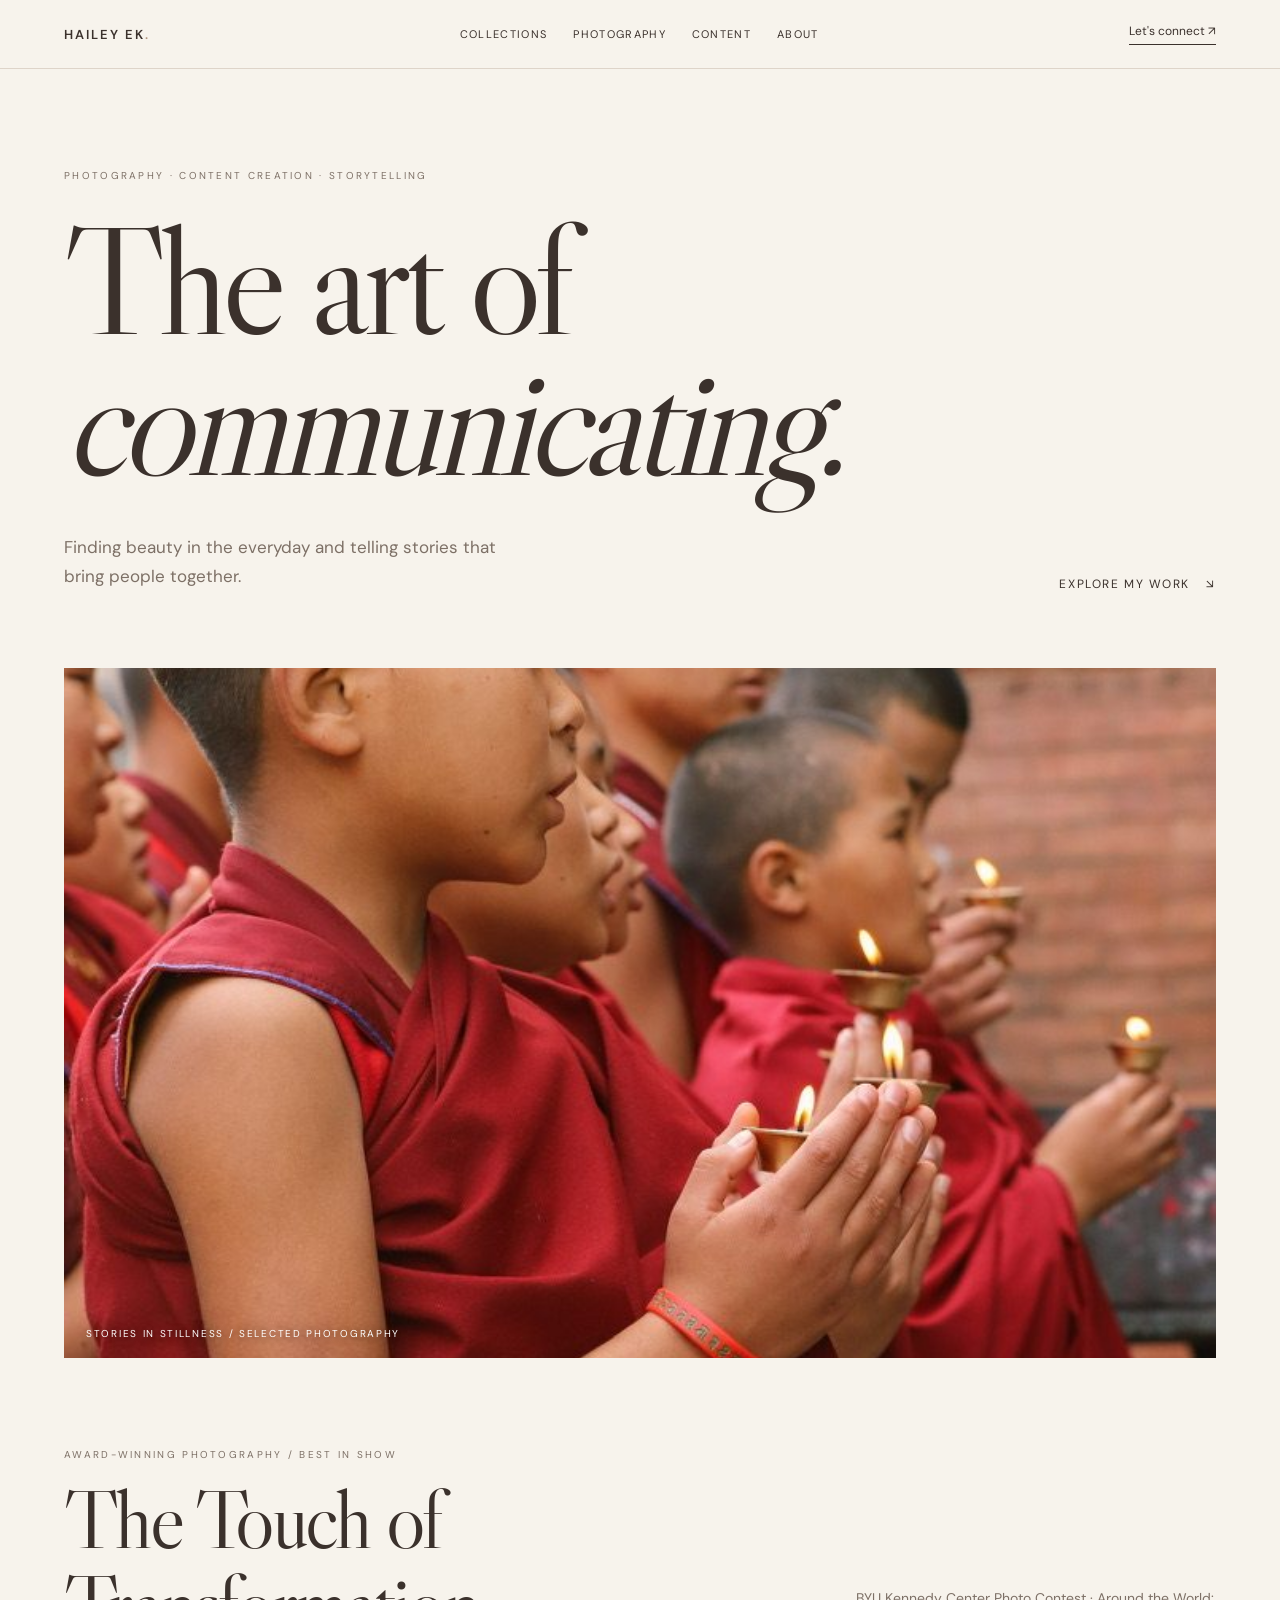
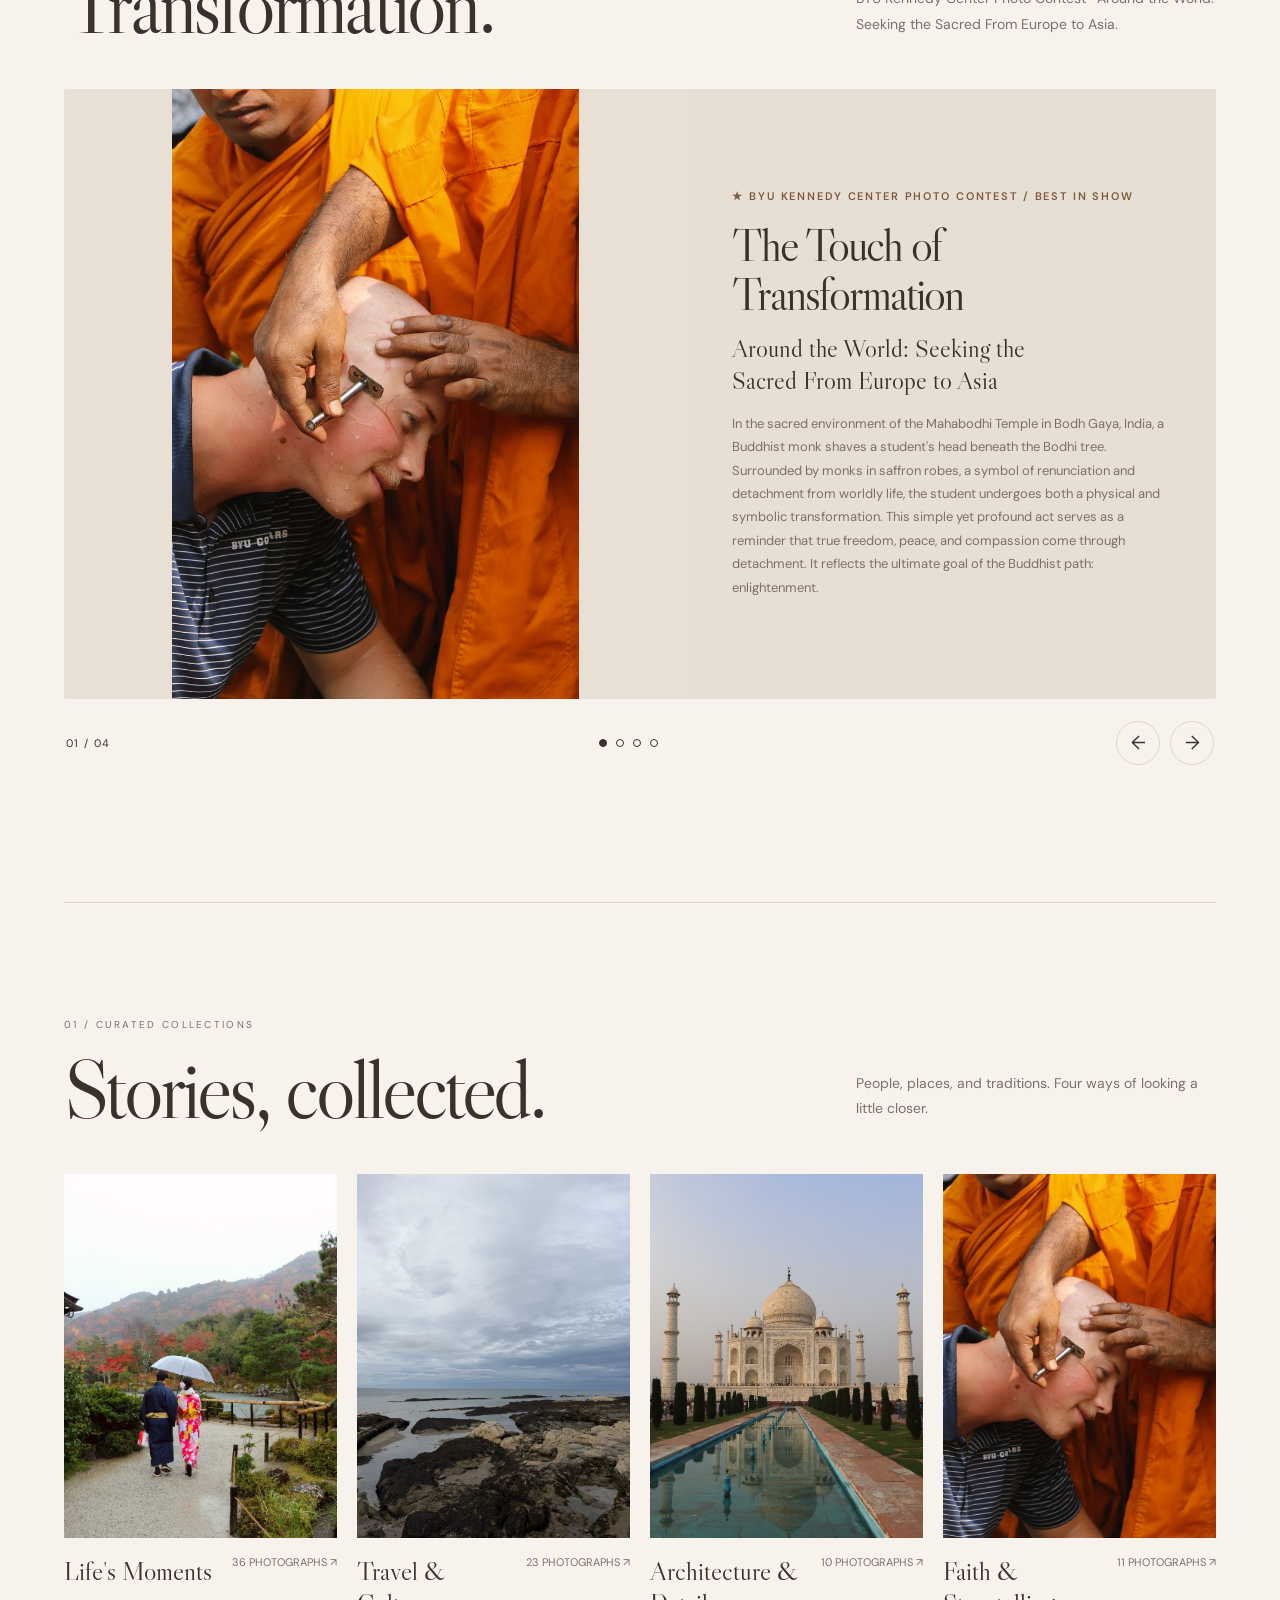
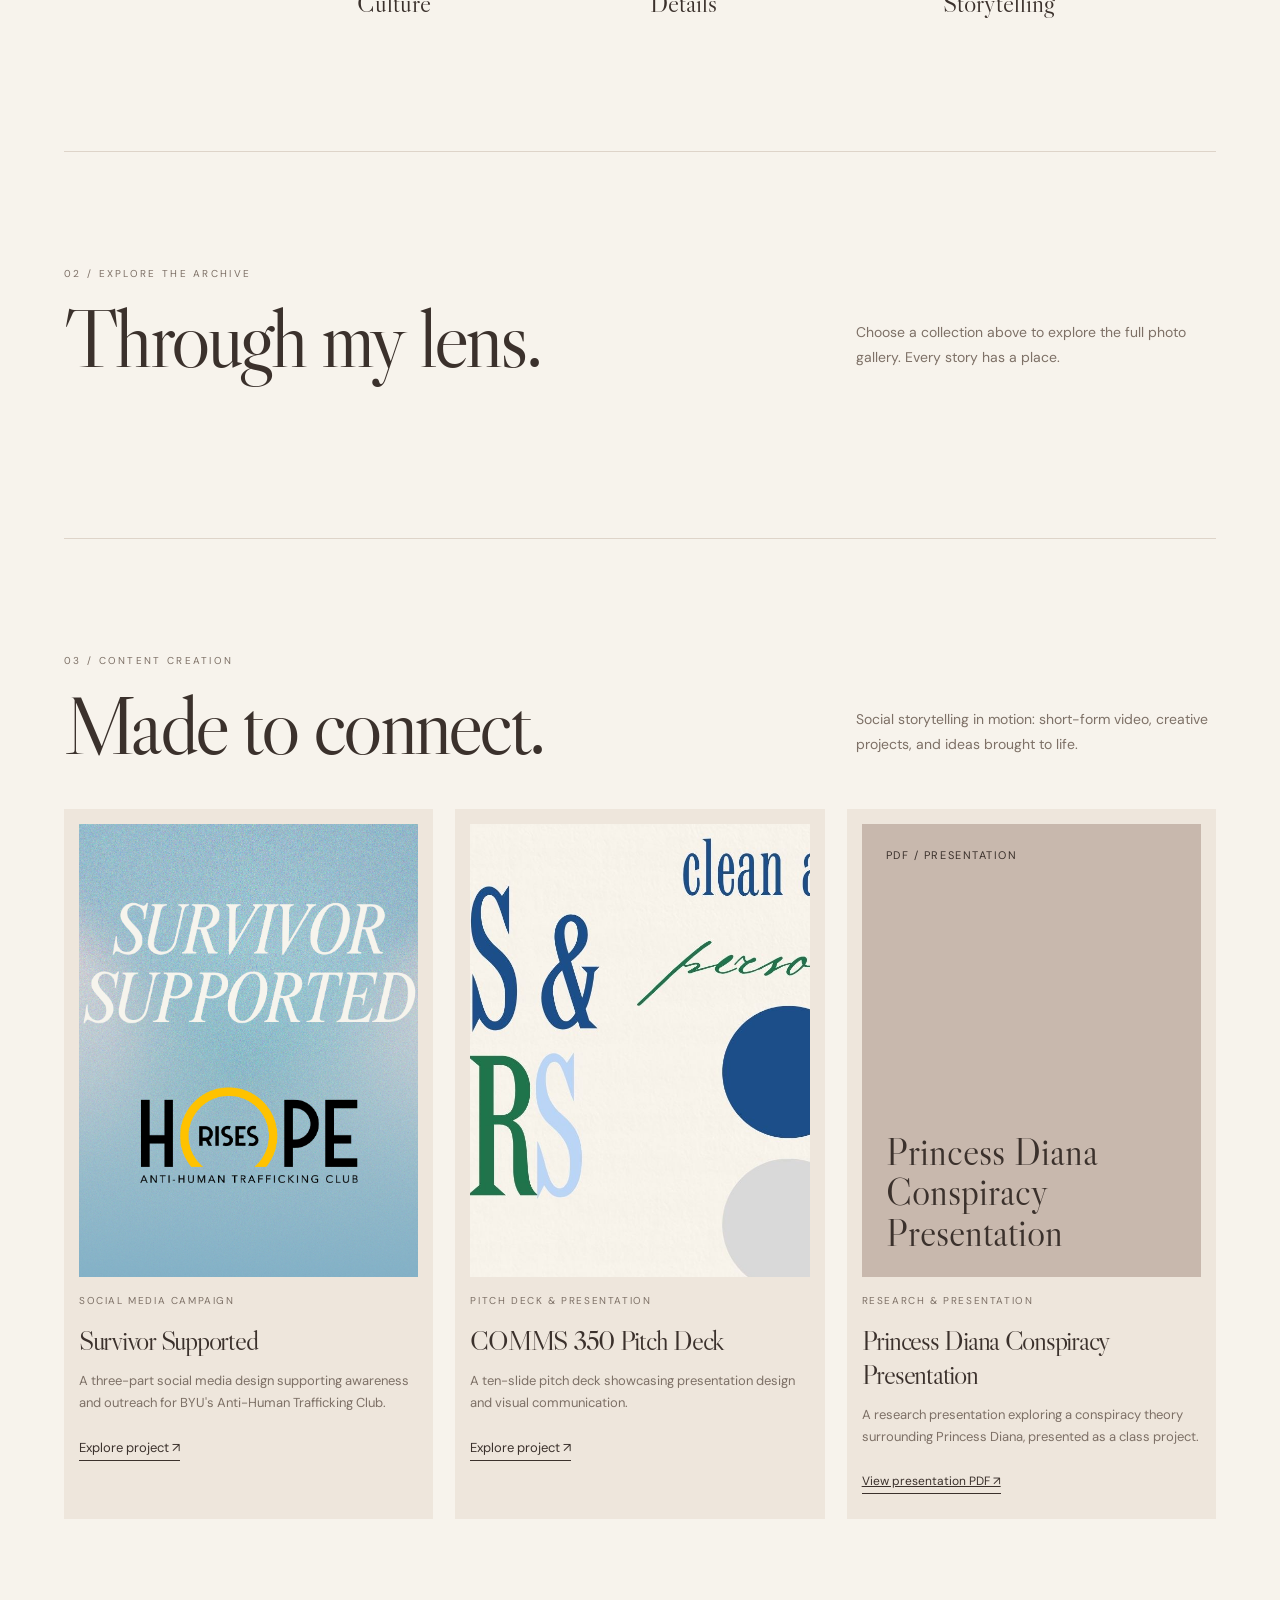
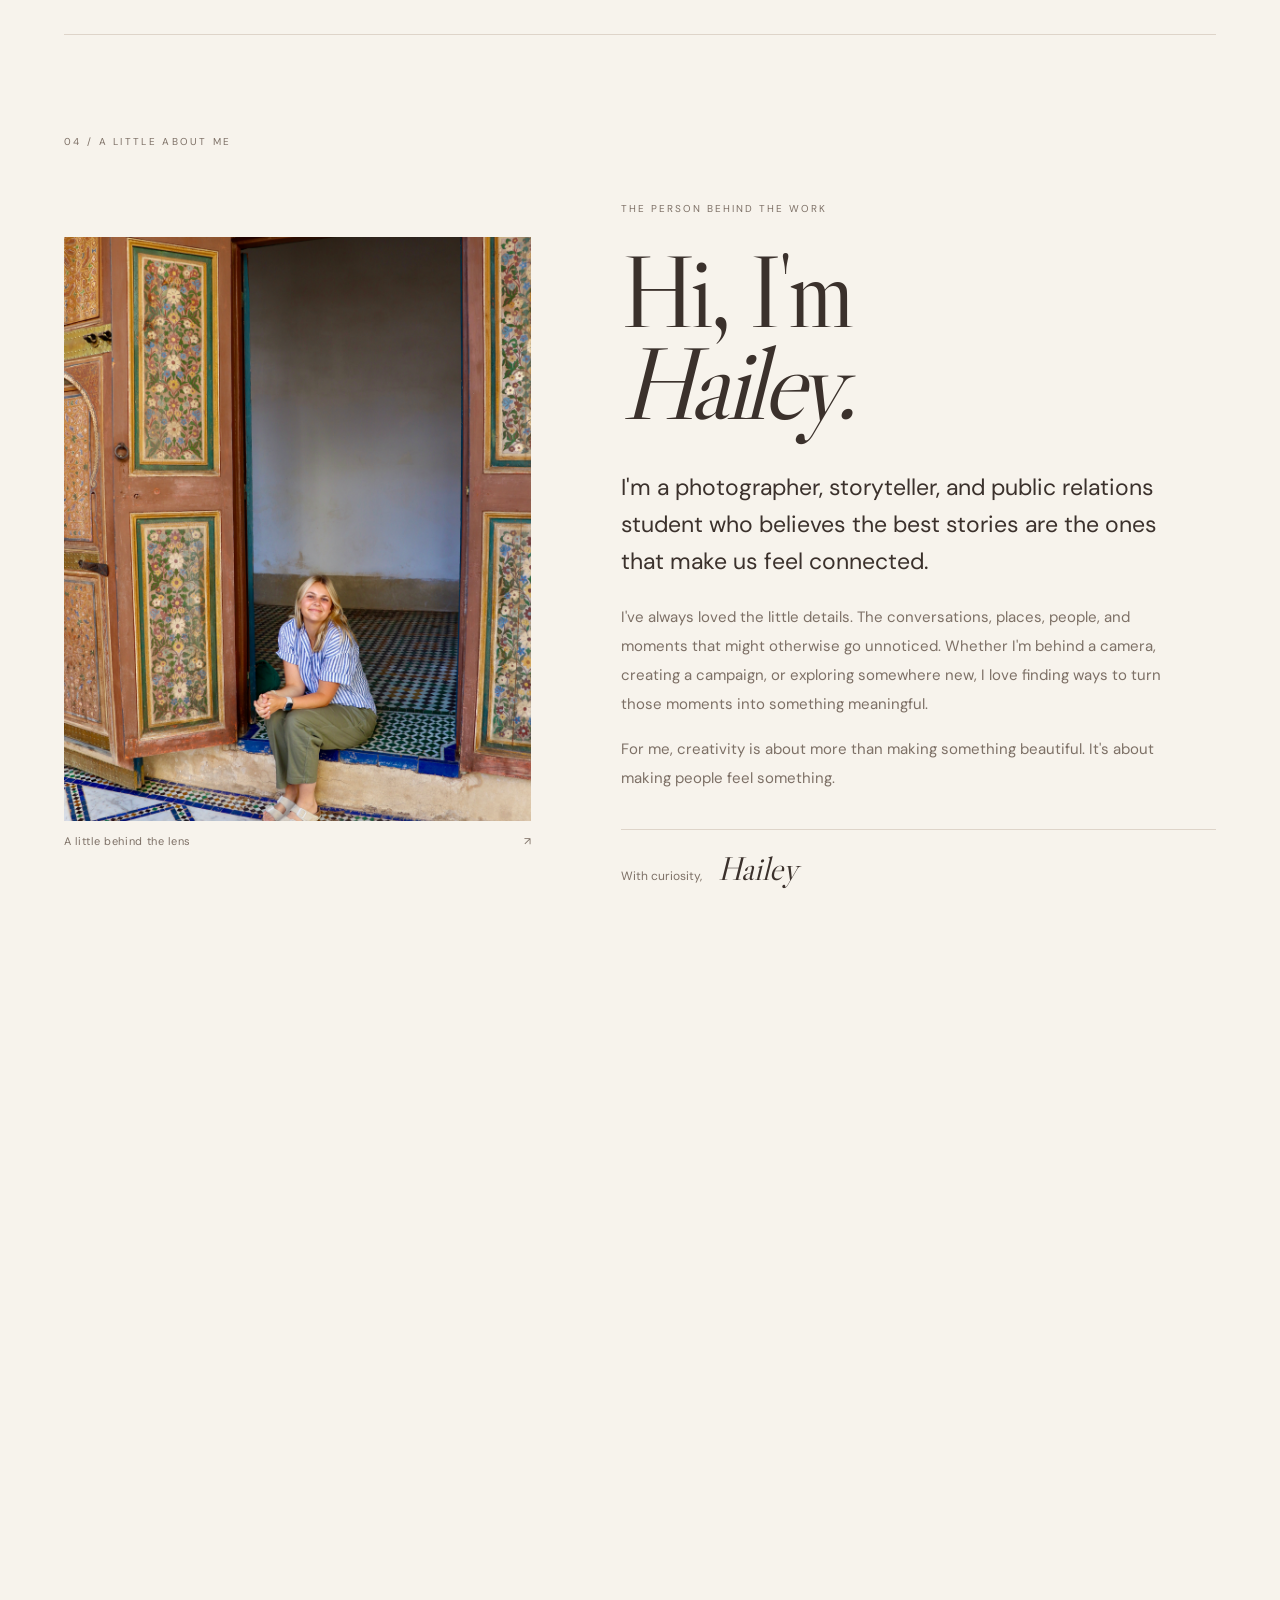
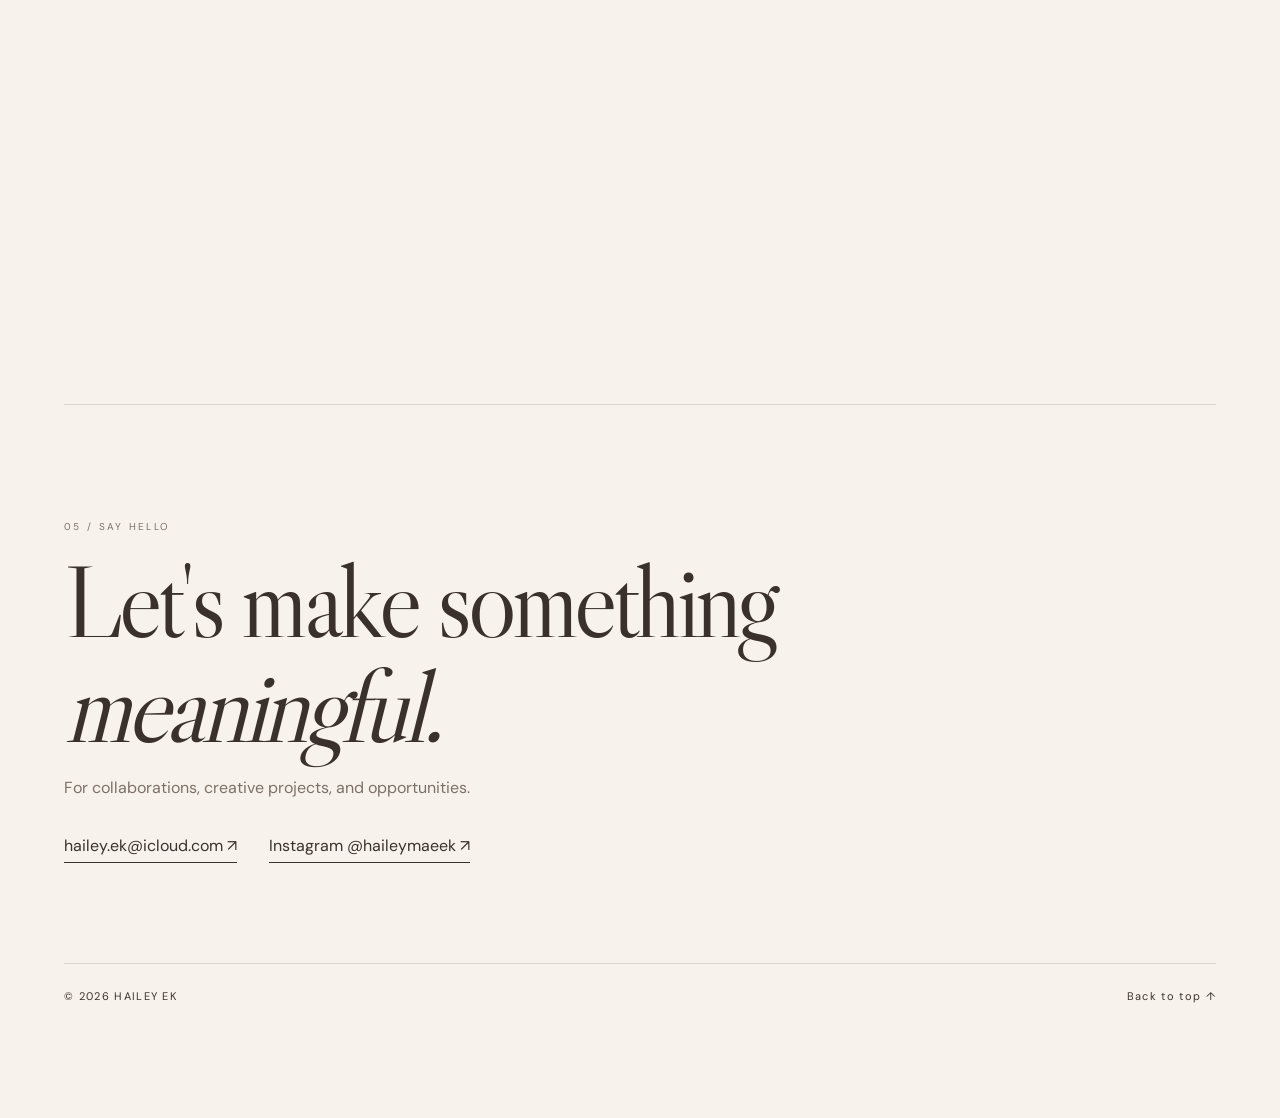
==== index.html @ 7de1fc57 "Lead carousel with winning photo and distinguish companion images" ====
<!doctype html><html lang="en"><head><meta charset="utf-8"><meta name="viewport" content="width=device-width,initial-scale=1"><meta name="description" content="Hailey Ek — photography, content creation, and stories worth telling."><meta name="theme-color" content="#f7f3ec"><title>Hailey Ek | Photography & Creative Storytelling</title><link rel="preconnect" href="https://fonts.googleapis.com"><link rel="preconnect" href="https://fonts.gstatic.com" crossorigin><link href="https://fonts.googleapis.com/css2?family=DM+Sans:wght@400;500;600&family=Libre+Caslon+Display&display=swap" rel="stylesheet"><link rel="stylesheet" href="style.css?v=20261017-award-first"></head><body>
<header><nav class="nav" aria-label="Main navigation"><a class="brand" href="#top">HAILEY EK<span class="dot">.</span></a><div class="navlinks"><a href="#collections">Collections</a><a href="#photography">Photography</a><a href="#content">Content</a><a href="#about">About</a></div><a class="nav-contact" href="#contact">Let's connect ↗</a></nav></header>
<main id="top"><section class="hero"><div class="eyebrow reveal">PHOTOGRAPHY · CONTENT CREATION · STORYTELLING</div><h1 class="reveal">The art of<br><em>communicating.</em></h1><div class="hero-bottom reveal"><p>Finding beauty in the everyday and telling stories that bring people together.</p><a class="text-link" href="#collections">Explore my work <span>↘</span></a></div></section>
<div class="hero-frame reveal"><img src="images/photo-10.jpg" alt="Young monks holding candles during a ceremony" fetchpriority="high"><span class="image-credit">STORIES IN STILLNESS / SELECTED PHOTOGRAPHY</span></div>
<section id="featured" class="section featured-section" aria-label="Featured work"><div class="section-heading reveal"><div><div class="eyebrow">AWARD-WINNING PHOTOGRAPHY / BEST IN SHOW</div><h2>The Touch of Transformation.</h2></div><p>BYU Kennedy Center Photo Contest · Around the World: Seeking the Sacred From Europe to Asia.</p></div><div class="featured-shell reveal"><div class="featured-viewport" id="featured-viewport" aria-roledescription="carousel"><div class="featured-track" id="featured-track"></div></div><div class="featured-controls"><span class="featured-count" id="featured-count" aria-live="polite">01 / 04</span><div class="featured-dots" id="featured-dots" aria-label="Choose featured work"></div><div class="featured-arrows"><button type="button" id="featured-prev" aria-label="Previous featured work">←</button><button type="button" id="featured-next" aria-label="Next featured work">→</button></div></div></div></section>
<section id="collections" class="section"><div class="section-heading reveal"><div><div class="eyebrow">01 / CURATED COLLECTIONS</div><h2>Stories, collected.</h2></div><p>People, places, and traditions. Four ways of looking a little closer.</p></div><div id="collection-grid" class="collection-grid"></div></section>
<section id="photography" class="section"><div class="section-heading reveal"><div><div class="eyebrow">02 / EXPLORE THE ARCHIVE</div><h2>Through my lens.</h2></div><p>Choose a collection above to explore the full photo gallery. Every story has a place.</p></div></section>
<section id="content" class="section"><div class="section-heading reveal"><div><div class="eyebrow">03 / CONTENT CREATION</div><h2>Made to connect.</h2></div><p>Social storytelling in motion: short-form video, creative projects, and ideas brought to life.</p></div><div id="projects" class="project-grid"></div><div id="project-empty" class="project-empty reveal"><span class="eyebrow">COMING SOON / NEW WORK</span><h3>More stories in motion.</h3><p>Reels, social media projects, and video storytelling will live here. The section is ready for new work.</p><div class="film-marks" aria-hidden="true">▶ &nbsp; 9:16 &nbsp; ✳</div></div></section>
<section id="about" class="section about about-editorial"><div class="eyebrow reveal">04 / A LITTLE ABOUT ME</div><div class="about-editorial-grid"><div class="about-portrait-column reveal"><div class="about-portrait-placeholder about-portrait-photo"><img src="IMG_4217%202.JPG" alt="Portrait of Hailey Ek" loading="lazy"></div><div class="about-image-note">A little behind the lens <span>↗</span></div></div><div class="about-editorial-copy reveal"><span class="about-intro-label">THE PERSON BEHIND THE WORK</span><h2>Hi, I'm<br><em>Hailey.</em></h2><p class="about-lead">I'm a photographer, storyteller, and public relations student who believes the best stories are the ones that make us feel connected.</p><p>I've always loved the little details. The conversations, places, people, and moments that might otherwise go unnoticed. Whether I'm behind a camera, creating a campaign, or exploring somewhere new, I love finding ways to turn those moments into something meaningful.</p><p>For me, creativity is about more than making something beautiful. It's about making people feel something.</p><div class="about-signoff">With curiosity, <span>Hailey</span></div></div></div><div class="about-philosophy reveal"><span class="eyebrow">A CREATIVE PHILOSOPHY</span><blockquote>“To love another person is to see the <em>face of God.</em>”</blockquote><p class="about-quote-author">— Victor Hugo, <em>Les Misérables</em></p><p class="about-quote-reflection">This quote reminds me that every person has a story worth seeing and a dignity worth honoring. It inspires me to photograph people with care, to notice the beauty in ordinary moments, and to capture connection rather than just an image. It also shapes the way I communicate with those around me. I want people to feel listened to, understood, and loved, whether I am behind a camera or simply sharing a conversation.</p></div><div class="about-personal reveal"><div class="about-personal-heading"><span class="eyebrow">A FEW THINGS I LOVE</span><span class="about-personal-flourish" aria-hidden="true">✳</span></div><div class="about-personal-grid"><div><span>01 /</span><strong>Places with stories</strong><p>Travel, culture, and seeing the world through new perspectives.</p></div><div><span>02 /</span><strong>People & connection</strong><p>Honest moments, meaningful relationships, and conversations worth remembering.</p></div><div><span>03 /</span><strong>Creating with purpose</strong><p>Photography, communication, and ideas that make people feel something.</p></div></div></div></section>
<footer id="contact" class="section footer"><div class="eyebrow">05 / SAY HELLO</div><h2>Let's make something<br><em>meaningful.</em></h2><p>For collaborations, creative projects, and opportunities.</p><div class="contact-links"><a href="mailto:hailey.ek@icloud.com" aria-label="Email Hailey Ek">hailey.ek@icloud.com ↗</a><a href="https://www.instagram.com/haileymaeek/" target="_blank" rel="noopener noreferrer" aria-label="Hailey Ek on Instagram">Instagram @haileymaeek ↗</a></div><div class="footer-bottom"><span>© <span id="year"></span> HAILEY EK</span><a href="#top">Back to top ↑</a></div></footer></main>
<div class="viewer" id="viewer" role="dialog" aria-modal="true" aria-label="Photography viewer" aria-hidden="true"><div class="viewer-top"><span id="viewer-number"></span><button id="viewer-close" aria-label="Close photo viewer">Close ×</button></div><button class="viewer-arrow prev" id="viewer-prev" aria-label="Previous photo">←</button><div class="viewer-image"><img id="viewer-img" alt=""><div class="viewer-caption"><strong id="viewer-title"></strong><span id="viewer-category"></span></div></div><button class="viewer-arrow next" id="viewer-next" aria-label="Next photo">→</button></div>
<div class="collection-modal" id="collection-modal" role="dialog" aria-modal="true" aria-label="Photography collection" aria-hidden="true"><div class="collection-modal-inner"><button id="collection-close" class="collection-close">← Back to collections</button><div class="eyebrow">A PHOTOGRAPHY COLLECTION</div><h2 id="collection-title"></h2><p id="collection-desc"></p><div id="collection-photos" class="gallery"></div></div></div>
<div class="project-modal" id="project-modal" role="dialog" aria-modal="true" aria-label="Creative project" aria-hidden="true"><div class="project-modal-inner"><button id="project-close" class="project-close">← Back to projects</button><div class="eyebrow" id="project-type"></div><h2 id="project-title"></h2><p id="project-description"></p><div id="project-slides" class="project-slides"></div></div></div>
<script src="photos.js?v=20261017-2"></script><script src="projects.js?v=20261017-projects"></script><script src="script.js?v=20261017-award-first"></script></body></html>
---- style.css ----
:root{--bg:#f7f3ec;--ink:#3b312c;--muted:#7d7066;--line:#ded4c9;--sand:#e9e0d5}*{box-sizing:border-box}html{scroll-behavior:smooth}body{margin:0;background:var(--bg);color:var(--ink);font-family:'DM Sans',Arial,sans-serif}body.lock{overflow:hidden}a{color:inherit;text-decoration:none}button{font:inherit;cursor:pointer}button:focus-visible,a:focus-visible{outline:2px solid #94765e;outline-offset:5px}.nav{max-width:1500px;margin:auto;padding:23px 5%;display:flex;align-items:center;gap:35px;justify-content:space-between}header{position:sticky;top:0;z-index:30;background:#f7f3ecef;backdrop-filter:blur(16px);border-bottom:1px solid var(--line)}.brand{font-size:13px;font-weight:600;letter-spacing:.15em;white-space:nowrap}.dot{color:#b3957b}.navlinks{display:flex;gap:26px;font-size:11px;text-transform:uppercase;letter-spacing:.12em}.navlinks a:hover,.nav-contact:hover,.text-link:hover{opacity:.55}.nav-contact{font-size:12px;border-bottom:1px solid var(--ink);padding-bottom:5px}main{max-width:1500px;margin:auto;padding:0 5%}.eyebrow{font-size:10px;letter-spacing:.23em;color:var(--muted);text-transform:uppercase}h1,h2,h3{font-family:'Libre Caslon Display',Georgia,serif;font-weight:400;letter-spacing:-.045em}h1{font-size:clamp(74px,12vw,170px);line-height:.92;margin:28px 0 40px}h1 em,h2 em{font-weight:400}.hero{padding:100px 0 76px}.hero-bottom{display:flex;justify-content:space-between;align-items:end;gap:35px}.hero-bottom p{max-width:450px;line-height:1.75;color:var(--muted);font-size:17px;margin:0}.text-link{font-size:12px;text-transform:uppercase;letter-spacing:.13em;white-space:nowrap}.text-link span{margin-left:12px}.hero-frame{position:relative}.hero-frame img{display:block;width:100%;height:min(65vw,690px);min-height:340px;object-fit:cover;object-position:center 46%}.image-credit{position:absolute;bottom:18px;left:22px;color:white;font-size:10px;letter-spacing:.17em;text-shadow:0 1px 10px #0009}.section{padding:115px 0;border-bottom:1px solid var(--line)}.section-heading{display:flex;justify-content:space-between;align-items:end;gap:45px;margin-bottom:42px}.section-heading p{max-width:360px;color:var(--muted);line-height:1.8;font-size:14px;margin-bottom:10px}h2{font-size:clamp(48px,6.5vw,90px);line-height:1.02;margin:16px 0 0}.collection-grid{display:grid;grid-template-columns:repeat(4,minmax(0,1fr));gap:20px}.collection-card{border:0;background:transparent;text-align:left;padding:0;color:var(--ink)}.collection-photo{position:relative;overflow:hidden;display:block;aspect-ratio:3/4}.collection-photo img{width:100%;height:100%;object-fit:cover;transition:transform .8s cubic-bezier(.2,.8,.2,1)}.collection-card:hover img{transform:scale(1.055)}.collection-info{display:flex;justify-content:space-between;gap:8px;padding:17px 0}.collection-info strong{font-family:'Libre Caslon Display',Georgia,serif;font-size:26px;font-weight:400}.collection-info small{font-size:11px;color:var(--muted);white-space:nowrap}.filter-bar{display:flex;gap:10px;flex-wrap:wrap;margin-bottom:36px}.filter{border:1px solid var(--line);border-radius:30px;background:transparent;color:var(--ink);padding:11px 19px;font-size:12px;transition:background .2s,color .2s}.filter.active,.filter:hover{background:var(--ink);color:var(--bg)}.gallery{columns:3 240px;column-gap:20px}.photo{break-inside:avoid;margin:0 0 27px}.photo-button{position:relative;display:block;width:100%;border:0;padding:0;overflow:hidden;background:var(--sand);text-align:left}.photo-button img{display:block;width:100%;height:auto;transition:transform .7s}.photo-button:hover img{transform:scale(1.04)}.photo-button:after{content:'View photograph ↗';position:absolute;inset:auto 0 0;padding:35px 15px 15px;color:white;font-size:12px;letter-spacing:.05em;background:linear-gradient(transparent,#0008);opacity:0;transition:opacity .25s}.photo-button:hover:after{opacity:1}.photo figcaption{display:flex;justify-content:space-between;gap:8px;padding-top:11px;font-size:12px}.photo figcaption small{color:var(--muted);font-size:10px;text-align:right}.gallery-count{text-align:center;font-size:11px;letter-spacing:.12em;text-transform:uppercase;color:var(--muted);margin:45px 0 0}.project-grid{display:grid;grid-template-columns:repeat(3,minmax(0,1fr));gap:22px}.project{background:#eee6dc;padding:15px}.project-media{aspect-ratio:9/12;background:#ded2c5;display:flex;align-items:center;justify-content:center;overflow:hidden}.project-media img,.project-media video{height:100%;width:100%;object-fit:cover}.project h3{font-size:28px;margin:16px 0 6px}.project p{font-size:13px;line-height:1.7;color:var(--muted)}.project a{display:inline-block;margin-bottom:10px;font-size:12px;text-decoration:underline}.project-empty{background:var(--sand);padding:70px 8%;position:relative;overflow:hidden}.project-empty h3{font-size:clamp(40px,6vw,75px);margin:22px 0}.project-empty p{max-width:450px;line-height:1.8;color:var(--muted)}.film-marks{position:absolute;right:8%;bottom:60px;opacity:.3;font-size:22px}.about-grid{display:grid;grid-template-columns:1fr 1fr;gap:10%;align-items:start}.about-grid p{font-size:16px;line-height:1.95;color:var(--muted)}.about-tags{display:flex;gap:8px;flex-wrap:wrap;margin-top:30px}.about-tags span{border:1px solid var(--line);padding:10px 14px;border-radius:25px;font-size:11px}.footer{border:0}.footer h2{font-size:clamp(50px,8vw,115px)}.footer p{color:var(--muted);line-height:1.8}.small{font-size:12px}.footer-bottom{display:flex;justify-content:space-between;border-top:1px solid var(--line);margin-top:100px;padding-top:25px;font-size:11px;letter-spacing:.12em}.viewer,.collection-modal{display:none;position:fixed;inset:0;z-index:60}.viewer.open,.collection-modal.open{display:block}.viewer{background:#211c1a;color:#fff}.viewer-top{position:absolute;top:22px;left:5%;right:5%;display:flex;justify-content:space-between;z-index:2;font-size:12px;letter-spacing:.12em}.viewer-top button,.viewer-arrow{background:none;border:0;color:white}.viewer-top button{font-size:13px}.viewer-image{position:absolute;inset:65px 14% 30px;display:flex;flex-direction:column;align-items:center;justify-content:center;min-height:0}.viewer-image img{display:block;max-width:100%;max-height:calc(100% - 60px);object-fit:contain}.viewer-caption{display:flex;gap:18px;justify-content:center;align-items:center;padding-top:16px;font-size:13px}.viewer-caption span{font-size:11px;color:#c5b7ab}.viewer-arrow{position:absolute;top:50%;transform:translateY(-50%);font-size:35px;padding:20px}.viewer-arrow.prev{left:3%}.viewer-arrow.next{right:3%}.collection-modal{overflow-y:auto;background:var(--bg)}.collection-modal-inner{max-width:1300px;margin:auto;padding:40px 5% 90px}.collection-close{border:0;background:transparent;padding:10px 0 65px;color:var(--ink);font-size:13px}.collection-modal h2{margin-bottom:20px}.collection-modal p{color:var(--muted);line-height:1.8;margin-bottom:50px;max-width:600px}.reveal{opacity:0;transform:translateY(22px);transition:opacity .8s,transform .8s}.reveal.visible{opacity:1;transform:none}@media(max-width:800px){.navlinks{gap:13px}.nav-contact{display:none}.hero{padding:80px 0 55px}.section{padding:75px 0}.section-heading{display:block}.collection-grid{gap:12px}.collection-info{display:block}.collection-info strong{font-size:20px}.collection-info small{display:block;margin-top:6px}.about-grid{gap:30px}.viewer-image{inset:70px 12% 30px}.viewer-arrow{font-size:25px;padding:8px}.viewer-arrow.prev{left:1%}.viewer-arrow.next{right:1%}}@media(max-width:550px){.nav{padding:18px 5%}.navlinks{font-size:9px;gap:12px}.navlinks a:nth-child(2){display:none}h1{font-size:clamp(65px,16vw,100px)}.hero-bottom{display:block}.hero-bottom p{font-size:15px;margin-bottom:28px}.collection-grid{grid-template-columns:1fr;gap:22px}.collection-photo{aspect-ratio:5/4}.gallery{columns:2 140px;column-gap:11px}.photo{margin-bottom:18px}.photo figcaption{display:block}.photo figcaption small{display:block;text-align:left;margin-top:5px}.about-grid{grid-template-columns:1fr}.project-grid{grid-template-columns:1fr}.film-marks{display:none}.viewer-caption{display:block;text-align:center}.viewer-caption span{display:block;margin-top:6px}.section-heading p{margin-top:22px}}@media(prefers-reduced-motion:reduce){html{scroll-behavior:auto}*,*:before,*:after{transition:none!important;animation:none!important}.reveal{opacity:1;transform:none}}

/* Portfolio contact links */
.contact-links{display:flex;flex-wrap:wrap;gap:1.1rem 2rem;margin:2rem 0 3rem}.contact-links a{display:inline-block;color:inherit;text-decoration:none;border-bottom:1px solid currentColor;padding-bottom:.35rem;transition:opacity .2s ease}.contact-links a:hover,.contact-links a:focus-visible{opacity:.62}

/* Creative project gallery */
.project-type{margin-top:17px;font-size:10px;letter-spacing:.16em;text-transform:uppercase;color:var(--muted)}.project-open{display:inline-block;border:0;border-bottom:1px solid currentColor;background:transparent;padding:0 0 4px;margin:12px 0 8px;color:var(--ink);font-size:13px;text-decoration:none;cursor:pointer}.project-pdf-cover{height:100%;width:100%;display:flex;flex-direction:column;justify-content:space-between;padding:24px;background:#c8b8ad;color:#3b312c}.project-pdf-icon{font-size:11px;letter-spacing:.14em}.project-pdf-cover strong{font-family:'Libre Caslon Display',Georgia,serif;font-weight:400;font-size:clamp(26px,3vw,43px);line-height:1.05}.project-modal{position:fixed;inset:0;z-index:65;background:var(--bg);overflow-y:auto;display:none}.project-modal.open{display:block}.project-modal-inner{max-width:1050px;margin:auto;padding:32px 5% 90px}.project-modal h2{font-family:'Libre Caslon Display',Georgia,serif;font-size:clamp(38px,6vw,72px);margin:25px 0 10px}.project-modal p{max-width:700px;line-height:1.7;color:var(--muted)}.project-close{border:0;background:transparent;color:var(--ink);padding:12px 0;cursor:pointer}.project-slides{display:grid;gap:35px;margin-top:35px;justify-items:center}.project-slide{width:min(100%,650px);margin:0}.project-slide img{display:block;width:100%;height:auto;box-shadow:0 10px 35px #3b312c1a}.project-slide figcaption{text-align:right;font-size:11px;letter-spacing:.1em;color:var(--muted);margin-top:9px}

/* Pitch deck cover: fill portrait card with a designed editorial crop */
.project:nth-child(2) .project-media img{object-fit:cover;object-position:center;transform:scale(1.22)}

/* Keep the four collection covers in one aligned desktop row. */
@media(min-width:801px){#collection-grid{display:grid;grid-template-columns:repeat(4,minmax(0,1fr));align-items:start;gap:20px}#collection-grid .collection-card{min-width:0;width:100%}}
@media(min-width:551px) and (max-width:800px){#collection-grid{grid-template-columns:repeat(2,minmax(0,1fr))}}

/* Featured work carousel */
.featured-section{padding-top:90px}.featured-shell{margin-top:30px}.featured-viewport{overflow:hidden;border-radius:2px}.featured-track{display:flex;transition:transform .65s cubic-bezier(.2,.7,.2,1);will-change:transform}.featured-slide{flex:0 0 100%;min-width:0;display:grid;grid-template-columns:1.3fr 1fr;min-height:470px;background:#e8dfd4}.featured-art{position:relative;overflow:hidden;min-height:400px;background:#d9cdc2}.featured-art img{display:block;width:100%;height:100%;position:absolute;inset:0;object-fit:cover;transition:transform .8s ease}.featured-slide:hover .featured-art img{transform:scale(1.045)}.featured-copy{display:flex;flex-direction:column;justify-content:center;padding:clamp(28px,5vw,75px)}.featured-kicker{font-size:11px;letter-spacing:.17em;text-transform:uppercase;color:var(--muted)}.featured-copy h3{font-family:'Libre Caslon Display',Georgia,serif;font-weight:400;font-size:clamp(38px,4.6vw,68px);line-height:1.06;margin:24px 0}.featured-copy p{line-height:1.75;color:var(--muted);max-width:330px}.featured-cta{align-self:flex-start;border-bottom:1px solid currentColor;margin-top:27px;padding-bottom:6px;font-size:13px}.featured-controls{display:flex;align-items:center;gap:20px;padding:22px 2px}.featured-count{font-size:11px;letter-spacing:.12em;min-width:75px}.featured-dots{display:flex;gap:9px;margin:auto}.featured-dot{width:8px;height:8px;padding:0;border:1px solid var(--ink);border-radius:50%;background:transparent}.featured-dot[aria-current="true"]{background:var(--ink)}.featured-arrows{display:flex;gap:10px}.featured-arrows button{height:44px;width:44px;border:1px solid var(--line);border-radius:50%;background:transparent;color:var(--ink);font-size:19px}.featured-arrows button:hover{background:var(--ink);color:var(--bg)}@media(max-width:700px){.featured-slide{grid-template-columns:1fr}.featured-art{min-height:320px}.featured-copy{padding:30px;min-height:290px}.featured-copy h3{margin:15px 0;font-size:43px}.featured-controls{gap:10px}}@media(prefers-reduced-motion:reduce){.featured-track,.featured-art img{transition:none}}

/* Editorial About Me */
.about-editorial{padding-top:100px}.about-editorial-grid{display:grid;grid-template-columns:minmax(0,.88fr) minmax(0,1.12fr);gap:clamp(35px,7vw,120px);align-items:center;margin-top:48px}.about-portrait-placeholder{aspect-ratio:4/5;background:linear-gradient(150deg,#d8c8b7,#e9e1d6 48%,#c6b3a5);position:relative;display:flex;align-items:center;justify-content:center;overflow:hidden}.about-portrait-placeholder:before{content:'';position:absolute;inset:9%;border:1px solid #ffffff66}.about-portrait-mark{font-family:'Libre Caslon Display',Georgia,serif;font-size:clamp(75px,11vw,160px);color:#f7f3ecb8;letter-spacing:-.08em}.about-portrait-caption{position:absolute;bottom:28px;left:30px;font-size:10px;letter-spacing:.18em;color:#5d5047}.about-image-note{display:flex;justify-content:space-between;margin-top:13px;font-size:11px;color:var(--muted);letter-spacing:.06em}.about-intro-label{font-size:10px;letter-spacing:.2em;color:var(--muted)}.about-editorial-copy h2{font-size:clamp(65px,8vw,130px);line-height:.9;margin:28px 0 40px}.about-editorial-copy p{font-size:15px;line-height:1.95;color:var(--muted);max-width:550px}.about-editorial-copy .about-lead{font-size:clamp(18px,2vw,23px);line-height:1.6;color:var(--ink)}.about-signoff{border-top:1px solid var(--line);margin-top:36px;padding-top:18px;color:var(--muted);font-size:12px;display:flex;align-items:baseline;gap:16px}.about-signoff span{font-family:'Libre Caslon Display',Georgia,serif;font-style:italic;font-size:33px;color:var(--ink)}.about-philosophy{margin:105px auto 95px;text-align:center;max-width:960px;padding:55px 0;border-top:1px solid var(--line);border-bottom:1px solid var(--line)}.about-philosophy blockquote{font-family:'Libre Caslon Display',Georgia,serif;font-size:clamp(43px,6.3vw,90px);line-height:1.12;font-weight:400;margin:30px 0 18px}.about-philosophy blockquote em{font-weight:400}.about-philosophy p{color:var(--muted);font-size:13px;line-height:1.7}.about-personal-heading{display:flex;align-items:center;justify-content:space-between;border-bottom:1px solid var(--line);padding-bottom:20px}.about-personal-flourish{font-size:32px;color:#bda38d}.about-personal-grid{display:grid;grid-template-columns:repeat(3,minmax(0,1fr));gap:35px;padding-top:35px}.about-personal-grid>div>span{display:block;color:var(--muted);font-size:11px;margin-bottom:18px}.about-personal-grid strong{font-family:'Libre Caslon Display',Georgia,serif;font-weight:400;font-size:clamp(24px,3vw,35px)}.about-personal-grid p{color:var(--muted);line-height:1.8;font-size:13px}@media(max-width:750px){.about-editorial-grid{grid-template-columns:1fr}.about-portrait-column{max-width:520px;width:100%;margin:auto}.about-editorial-copy h2{margin:22px 0 30px}.about-philosophy{margin:70px 0}.about-personal-grid{grid-template-columns:1fr;gap:15px}.about-personal-grid>div{border-bottom:1px solid var(--line);padding-bottom:15px}}

.about-portrait-photo img{display:block;width:100%;height:100%;position:absolute;inset:0;object-fit:cover;object-position:center}

.about-philosophy .about-quote-author{font-size:12px;letter-spacing:.08em;color:var(--ink);margin:4px 0 26px}.about-philosophy .about-quote-reflection{max-width:680px;margin:0 auto;color:var(--muted);font-size:15px;line-height:1.95;letter-spacing:normal}

/* Best in Show photo essay carousel */
.featured-award-slide{grid-template-columns:minmax(0,1.18fr) minmax(0,1fr);min-height:610px}.featured-award-slide .featured-art{min-height:610px;background:#e9e0d5}.featured-award-slide .featured-art img{object-fit:contain}.featured-award-slide .featured-copy{padding:clamp(24px,3.5vw,55px)}.featured-award-slide .featured-copy h3{font-size:clamp(35px,3.6vw,57px);margin:18px 0 14px}.featured-award-slide .featured-series{font-family:'Libre Caslon Display',Georgia,serif;font-size:clamp(19px,2vw,25px);color:var(--ink);line-height:1.3;margin:0 0 14px}.featured-award-slide .featured-caption{font-size:13px;line-height:1.8;color:var(--muted);max-width:unset;margin:0}@media(max-width:850px){.featured-award-slide{grid-template-columns:1fr}.featured-award-slide .featured-art{min-height:400px;height:65vw;max-height:650px}.featured-award-slide .featured-copy{min-height:unset;padding:30px}.featured-award-slide .featured-copy h3{font-size:43px}}

/* Separate the winning photograph from its three companion frames. */
.featured-winning-slide .featured-kicker{font-weight:600;color:#7c5b40}.featured-companion-slide{background:#eee8df}.featured-companion-slide .featured-copy h3{font-size:clamp(38px,4vw,62px)}.featured-companion-note{font-size:14px;line-height:1.85;color:var(--muted);max-width:370px}
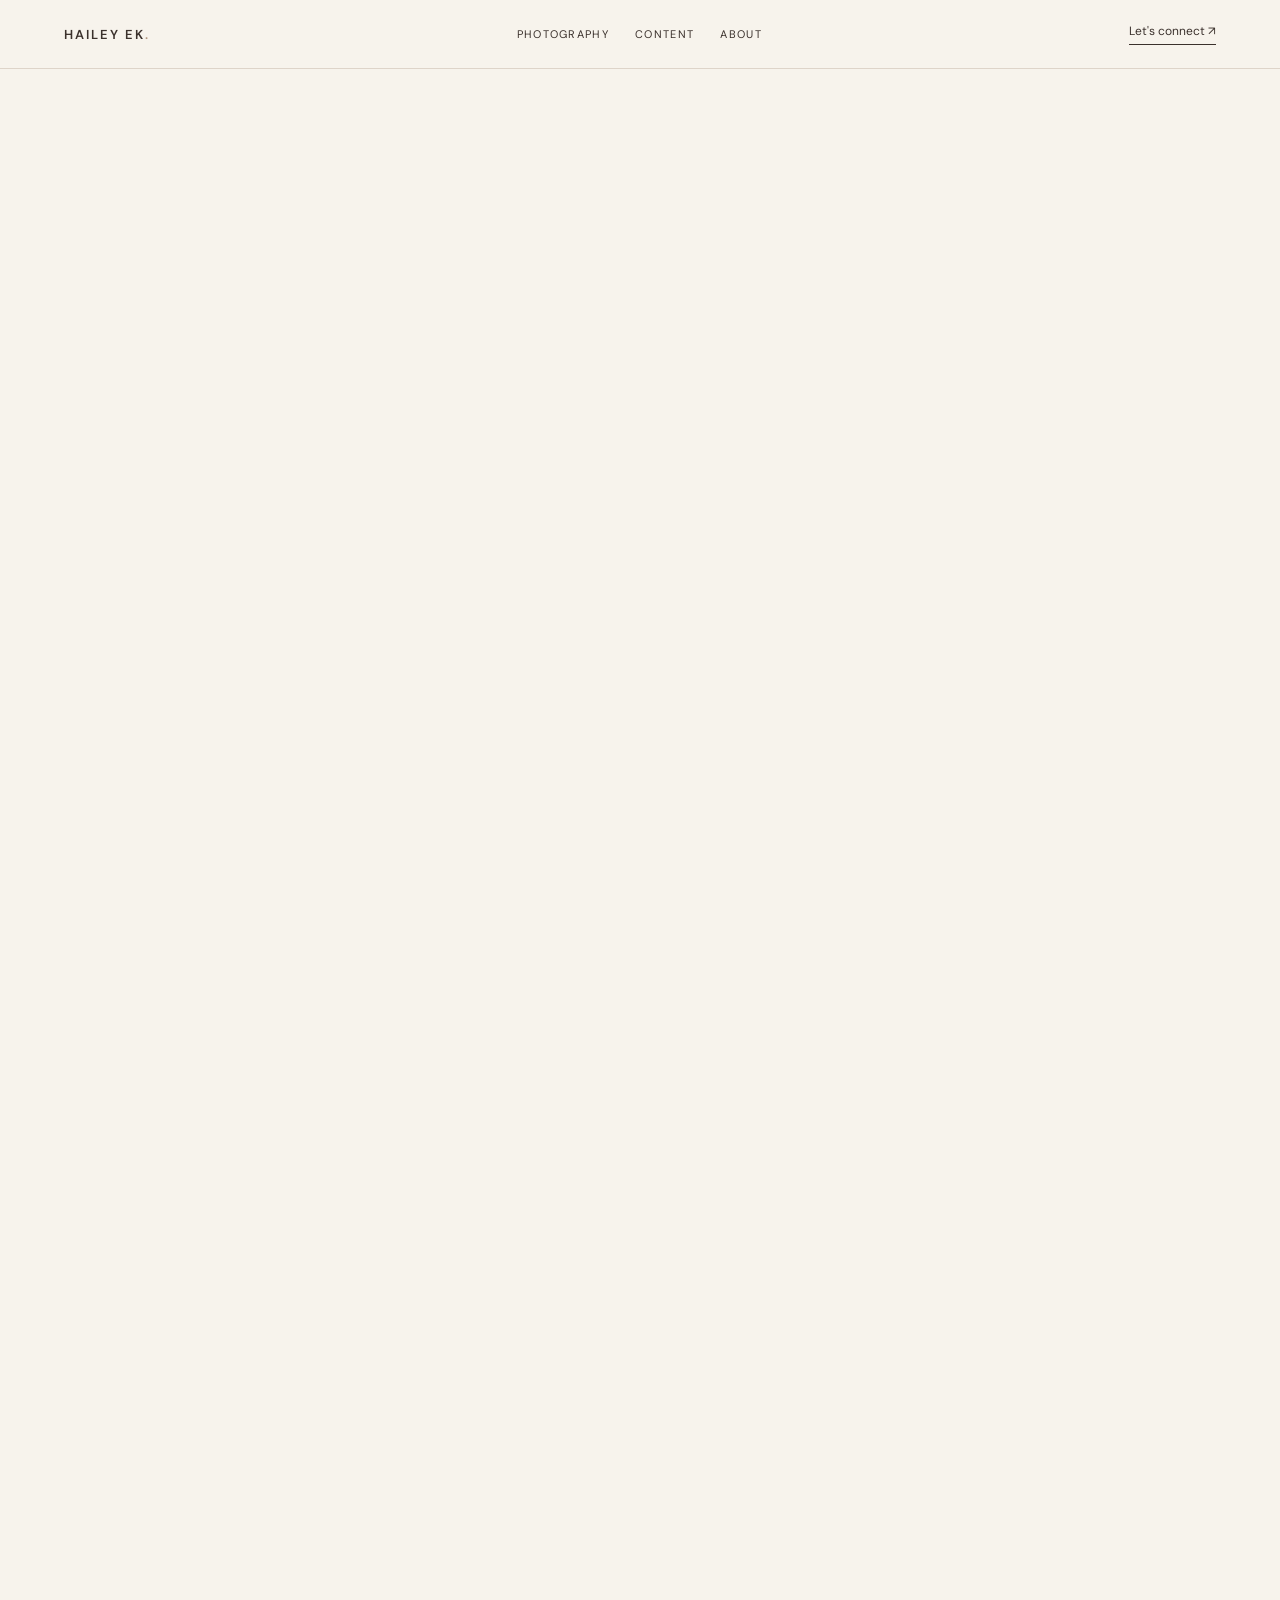
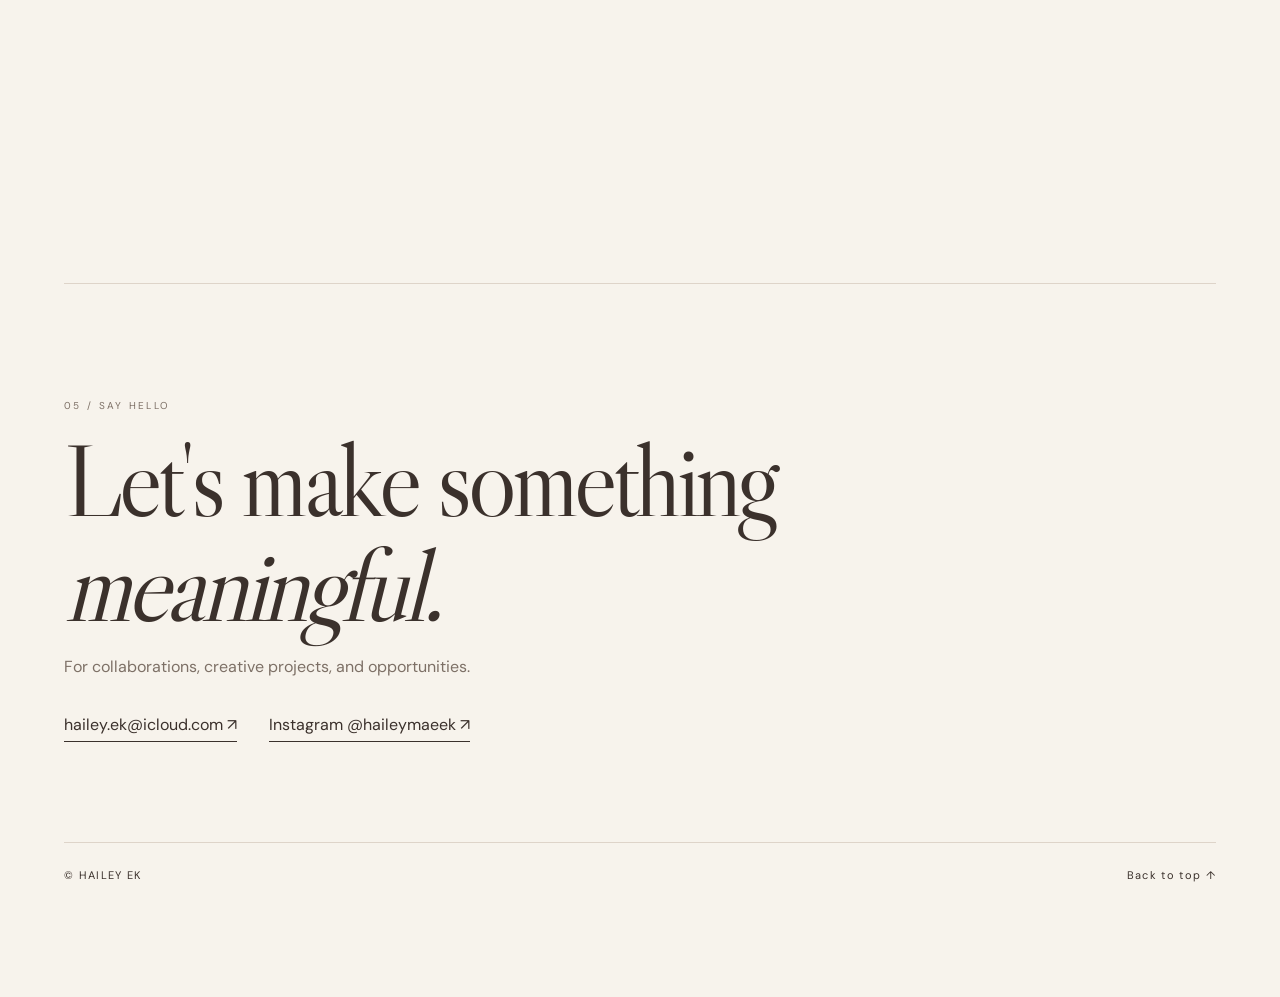
==== commit 93034c11: "Combine collections and photography into filtered gallery" ====
--- a/index.html
+++ b/index.html
@@ -1,14 +1,13 @@
-<!doctype html><html lang="en"><head><meta charset="utf-8"><meta name="viewport" content="width=device-width,initial-scale=1"><meta name="description" content="Hailey Ek — photography, content creation, and stories worth telling."><meta name="theme-color" content="#f7f3ec"><title>Hailey Ek | Photography & Creative Storytelling</title><link rel="preconnect" href="https://fonts.googleapis.com"><link rel="preconnect" href="https://fonts.gstatic.com" crossorigin><link href="https://fonts.googleapis.com/css2?family=DM+Sans:wght@400;500;600&family=Libre+Caslon+Display&display=swap" rel="stylesheet"><link rel="stylesheet" href="style.css?v=20261017-award-first"></head><body>
-<header><nav class="nav" aria-label="Main navigation"><a class="brand" href="#top">HAILEY EK<span class="dot">.</span></a><div class="navlinks"><a href="#collections">Collections</a><a href="#photography">Photography</a><a href="#content">Content</a><a href="#about">About</a></div><a class="nav-contact" href="#contact">Let's connect ↗</a></nav></header>
-<main id="top"><section class="hero"><div class="eyebrow reveal">PHOTOGRAPHY · CONTENT CREATION · STORYTELLING</div><h1 class="reveal">The art of<br><em>communicating.</em></h1><div class="hero-bottom reveal"><p>Finding beauty in the everyday and telling stories that bring people together.</p><a class="text-link" href="#collections">Explore my work <span>↘</span></a></div></section>
+<!doctype html><html lang="en"><head><meta charset="utf-8"><meta name="viewport" content="width=device-width,initial-scale=1"><meta name="description" content="Hailey Ek — photography, content creation, and stories worth telling."><meta name="theme-color" content="#f7f3ec"><title>Hailey Ek | Photography & Creative Storytelling</title><link rel="preconnect" href="https://fonts.googleapis.com"><link rel="preconnect" href="https://fonts.gstatic.com" crossorigin><link href="https://fonts.googleapis.com/css2?family=DM+Sans:wght@400;500;600&family=Libre+Caslon+Display&display=swap" rel="stylesheet"><link rel="stylesheet" href="style.css?v=20261017-unifiedgallery"></head><body>
+<header><nav class="nav" aria-label="Main navigation"><a class="brand" href="#top">HAILEY EK<span class="dot">.</span></a><div class="navlinks"><a href="#photography">Photography</a><a href="#content">Content</a><a href="#about">About</a></div><a class="nav-contact" href="#contact">Let's connect ↗</a></nav></header>
+<main id="top"><section class="hero"><div class="eyebrow reveal">PHOTOGRAPHY · CONTENT CREATION · STORYTELLING</div><h1 class="reveal">The art of<br><em>communicating.</em></h1><div class="hero-bottom reveal"><p>Finding beauty in the everyday and telling stories that bring people together.</p><a class="text-link" href="#photography">Explore my work <span>↘</span></a></div></section>
 <div class="hero-frame reveal"><img src="images/photo-10.jpg" alt="Young monks holding candles during a ceremony" fetchpriority="high"><span class="image-credit">STORIES IN STILLNESS / SELECTED PHOTOGRAPHY</span></div>
 <section id="featured" class="section featured-section" aria-label="Featured work"><div class="section-heading reveal"><div><div class="eyebrow">AWARD-WINNING PHOTOGRAPHY / BEST IN SHOW</div><h2>The Touch of Transformation.</h2></div><p>BYU Kennedy Center Photo Contest · Around the World: Seeking the Sacred From Europe to Asia.</p></div><div class="featured-shell reveal"><div class="featured-viewport" id="featured-viewport" aria-roledescription="carousel"><div class="featured-track" id="featured-track"></div></div><div class="featured-controls"><span class="featured-count" id="featured-count" aria-live="polite">01 / 04</span><div class="featured-dots" id="featured-dots" aria-label="Choose featured work"></div><div class="featured-arrows"><button type="button" id="featured-prev" aria-label="Previous featured work">←</button><button type="button" id="featured-next" aria-label="Next featured work">→</button></div></div></div></section>
-<section id="collections" class="section"><div class="section-heading reveal"><div><div class="eyebrow">01 / CURATED COLLECTIONS</div><h2>Stories, collected.</h2></div><p>People, places, and traditions. Four ways of looking a little closer.</p></div><div id="collection-grid" class="collection-grid"></div></section>
-<section id="photography" class="section"><div class="section-heading reveal"><div><div class="eyebrow">02 / EXPLORE THE ARCHIVE</div><h2>Through my lens.</h2></div><p>Choose a collection above to explore the full photo gallery. Every story has a place.</p></div></section>
+<section id="photography" class="section photography-unified"><div class="section-heading reveal"><div><div class="eyebrow">01 / THE PHOTOGRAPHY PORTFOLIO</div><h2>Stories through the lens.</h2></div><p>People, places, and moments that remind me there is beauty in every story.</p></div><div class="photo-filter-wrap reveal"><div class="filter-bar" role="group" aria-label="Filter photographs by collection"><button class="filter active" data-filter="All" type="button" aria-pressed="true">All Photos</button><button class="filter" data-filter="Life's Moments" type="button" aria-pressed="false">Life's Moments</button><button class="filter" data-filter="Travel & Culture" type="button" aria-pressed="false">Travel & Culture</button><button class="filter" data-filter="Architecture & Details" type="button" aria-pressed="false">Architecture & Details</button><button class="filter" data-filter="Faith & Storytelling" type="button" aria-pressed="false">Faith & Storytelling</button></div><div id="gallery-count" class="photo-gallery-count" aria-live="polite"></div></div><div id="gallery" class="gallery unified-gallery"></div><div class="gallery-more-wrap"><button id="gallery-more" class="gallery-more" type="button" hidden>View more photographs ↓</button></div></section>
 <section id="content" class="section"><div class="section-heading reveal"><div><div class="eyebrow">03 / CONTENT CREATION</div><h2>Made to connect.</h2></div><p>Social storytelling in motion: short-form video, creative projects, and ideas brought to life.</p></div><div id="projects" class="project-grid"></div><div id="project-empty" class="project-empty reveal"><span class="eyebrow">COMING SOON / NEW WORK</span><h3>More stories in motion.</h3><p>Reels, social media projects, and video storytelling will live here. The section is ready for new work.</p><div class="film-marks" aria-hidden="true">▶ &nbsp; 9:16 &nbsp; ✳</div></div></section>
 <section id="about" class="section about about-editorial"><div class="eyebrow reveal">04 / A LITTLE ABOUT ME</div><div class="about-editorial-grid"><div class="about-portrait-column reveal"><div class="about-portrait-placeholder about-portrait-photo"><img src="IMG_4217%202.JPG" alt="Portrait of Hailey Ek" loading="lazy"></div><div class="about-image-note">A little behind the lens <span>↗</span></div></div><div class="about-editorial-copy reveal"><span class="about-intro-label">THE PERSON BEHIND THE WORK</span><h2>Hi, I'm<br><em>Hailey.</em></h2><p class="about-lead">I'm a photographer, storyteller, and public relations student who believes the best stories are the ones that make us feel connected.</p><p>I've always loved the little details. The conversations, places, people, and moments that might otherwise go unnoticed. Whether I'm behind a camera, creating a campaign, or exploring somewhere new, I love finding ways to turn those moments into something meaningful.</p><p>For me, creativity is about more than making something beautiful. It's about making people feel something.</p><div class="about-signoff">With curiosity, <span>Hailey</span></div></div></div><div class="about-philosophy reveal"><span class="eyebrow">A CREATIVE PHILOSOPHY</span><blockquote>“To love another person is to see the <em>face of God.</em>”</blockquote><p class="about-quote-author">— Victor Hugo, <em>Les Misérables</em></p><p class="about-quote-reflection">This quote reminds me that every person has a story worth seeing and a dignity worth honoring. It inspires me to photograph people with care, to notice the beauty in ordinary moments, and to capture connection rather than just an image. It also shapes the way I communicate with those around me. I want people to feel listened to, understood, and loved, whether I am behind a camera or simply sharing a conversation.</p></div><div class="about-personal reveal"><div class="about-personal-heading"><span class="eyebrow">A FEW THINGS I LOVE</span><span class="about-personal-flourish" aria-hidden="true">✳</span></div><div class="about-personal-grid"><div><span>01 /</span><strong>Places with stories</strong><p>Travel, culture, and seeing the world through new perspectives.</p></div><div><span>02 /</span><strong>People & connection</strong><p>Honest moments, meaningful relationships, and conversations worth remembering.</p></div><div><span>03 /</span><strong>Creating with purpose</strong><p>Photography, communication, and ideas that make people feel something.</p></div></div></div></section>
 <footer id="contact" class="section footer"><div class="eyebrow">05 / SAY HELLO</div><h2>Let's make something<br><em>meaningful.</em></h2><p>For collaborations, creative projects, and opportunities.</p><div class="contact-links"><a href="mailto:hailey.ek@icloud.com" aria-label="Email Hailey Ek">hailey.ek@icloud.com ↗</a><a href="https://www.instagram.com/haileymaeek/" target="_blank" rel="noopener noreferrer" aria-label="Hailey Ek on Instagram">Instagram @haileymaeek ↗</a></div><div class="footer-bottom"><span>© <span id="year"></span> HAILEY EK</span><a href="#top">Back to top ↑</a></div></footer></main>
 <div class="viewer" id="viewer" role="dialog" aria-modal="true" aria-label="Photography viewer" aria-hidden="true"><div class="viewer-top"><span id="viewer-number"></span><button id="viewer-close" aria-label="Close photo viewer">Close ×</button></div><button class="viewer-arrow prev" id="viewer-prev" aria-label="Previous photo">←</button><div class="viewer-image"><img id="viewer-img" alt=""><div class="viewer-caption"><strong id="viewer-title"></strong><span id="viewer-category"></span></div></div><button class="viewer-arrow next" id="viewer-next" aria-label="Next photo">→</button></div>
 <div class="collection-modal" id="collection-modal" role="dialog" aria-modal="true" aria-label="Photography collection" aria-hidden="true"><div class="collection-modal-inner"><button id="collection-close" class="collection-close">← Back to collections</button><div class="eyebrow">A PHOTOGRAPHY COLLECTION</div><h2 id="collection-title"></h2><p id="collection-desc"></p><div id="collection-photos" class="gallery"></div></div></div>
 <div class="project-modal" id="project-modal" role="dialog" aria-modal="true" aria-label="Creative project" aria-hidden="true"><div class="project-modal-inner"><button id="project-close" class="project-close">← Back to projects</button><div class="eyebrow" id="project-type"></div><h2 id="project-title"></h2><p id="project-description"></p><div id="project-slides" class="project-slides"></div></div></div>
-<script src="photos.js?v=20261017-2"></script><script src="projects.js?v=20261017-projects"></script><script src="script.js?v=20261017-award-first"></script></body></html>+<script src="photos.js?v=20261017-2"></script><script src="projects.js?v=20261017-projects"></script><script src="script.js?v=20261017-unifiedgallery"></script></body></html>
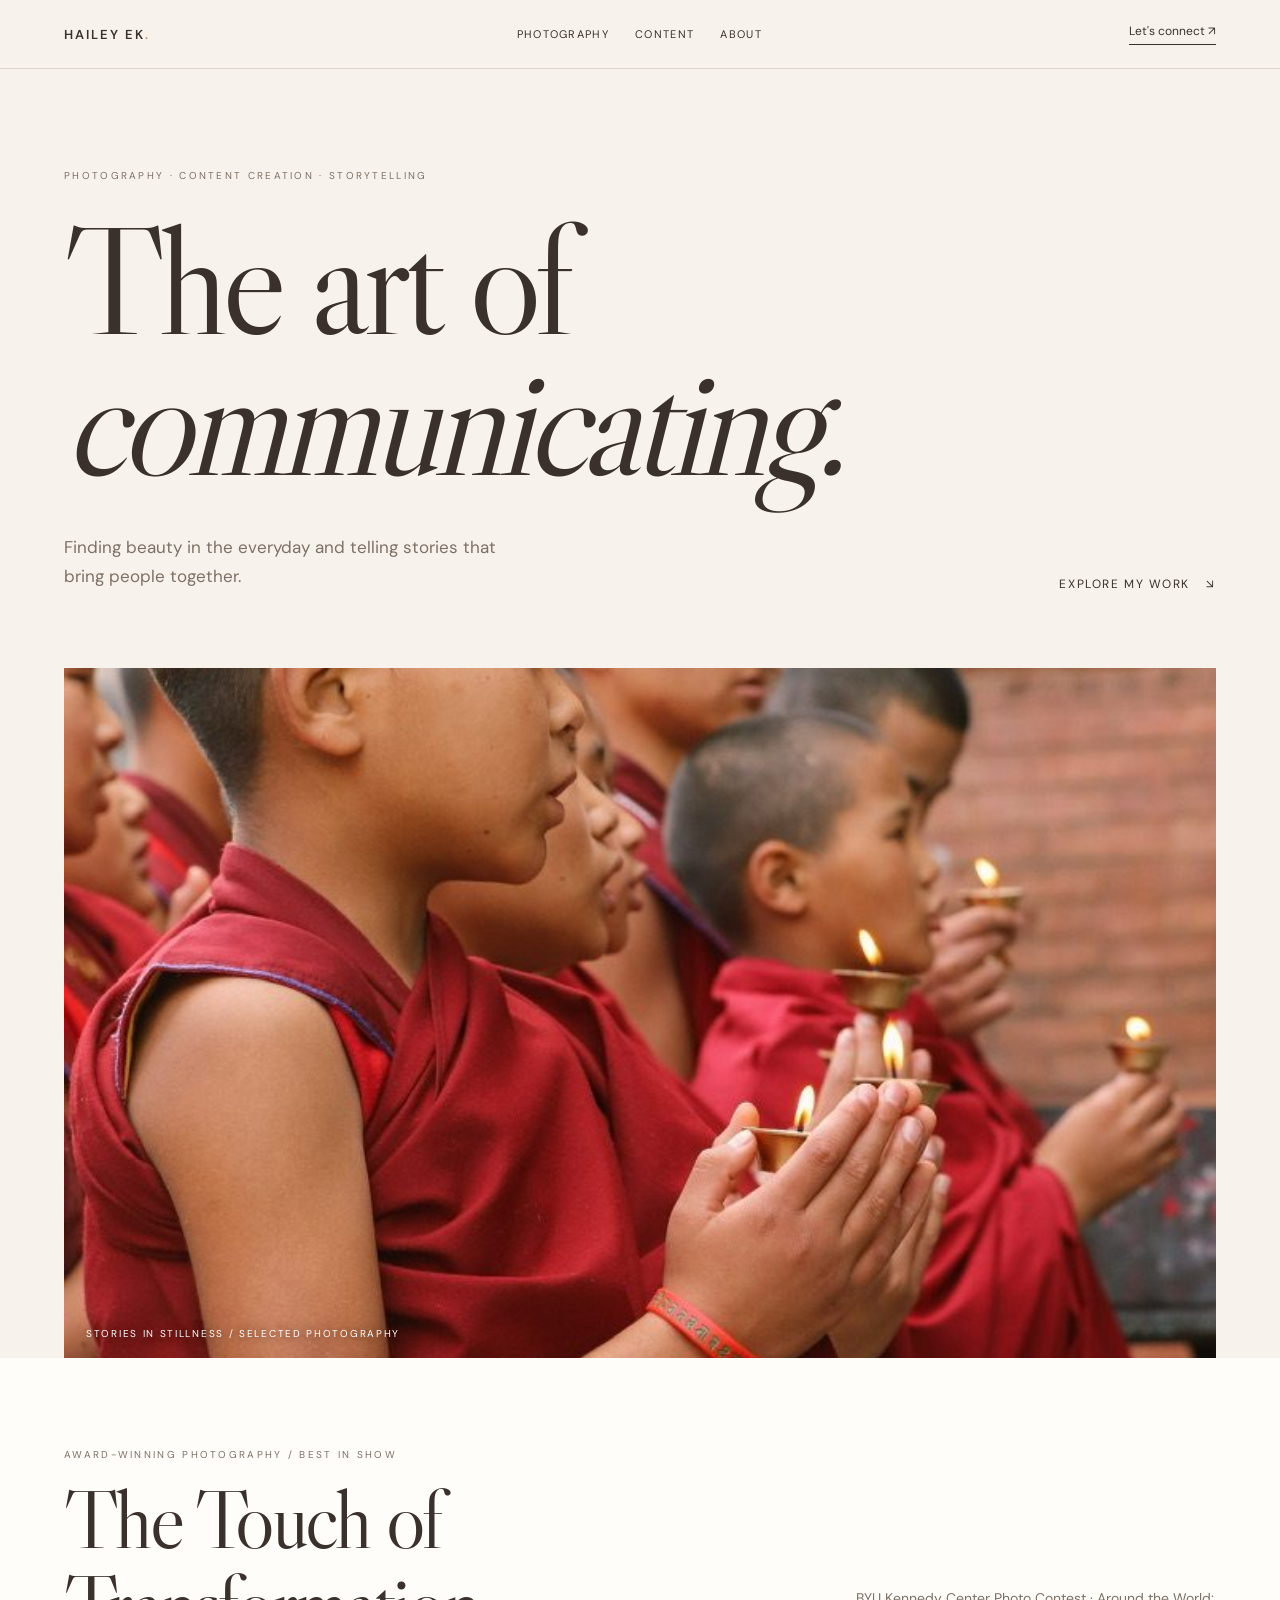
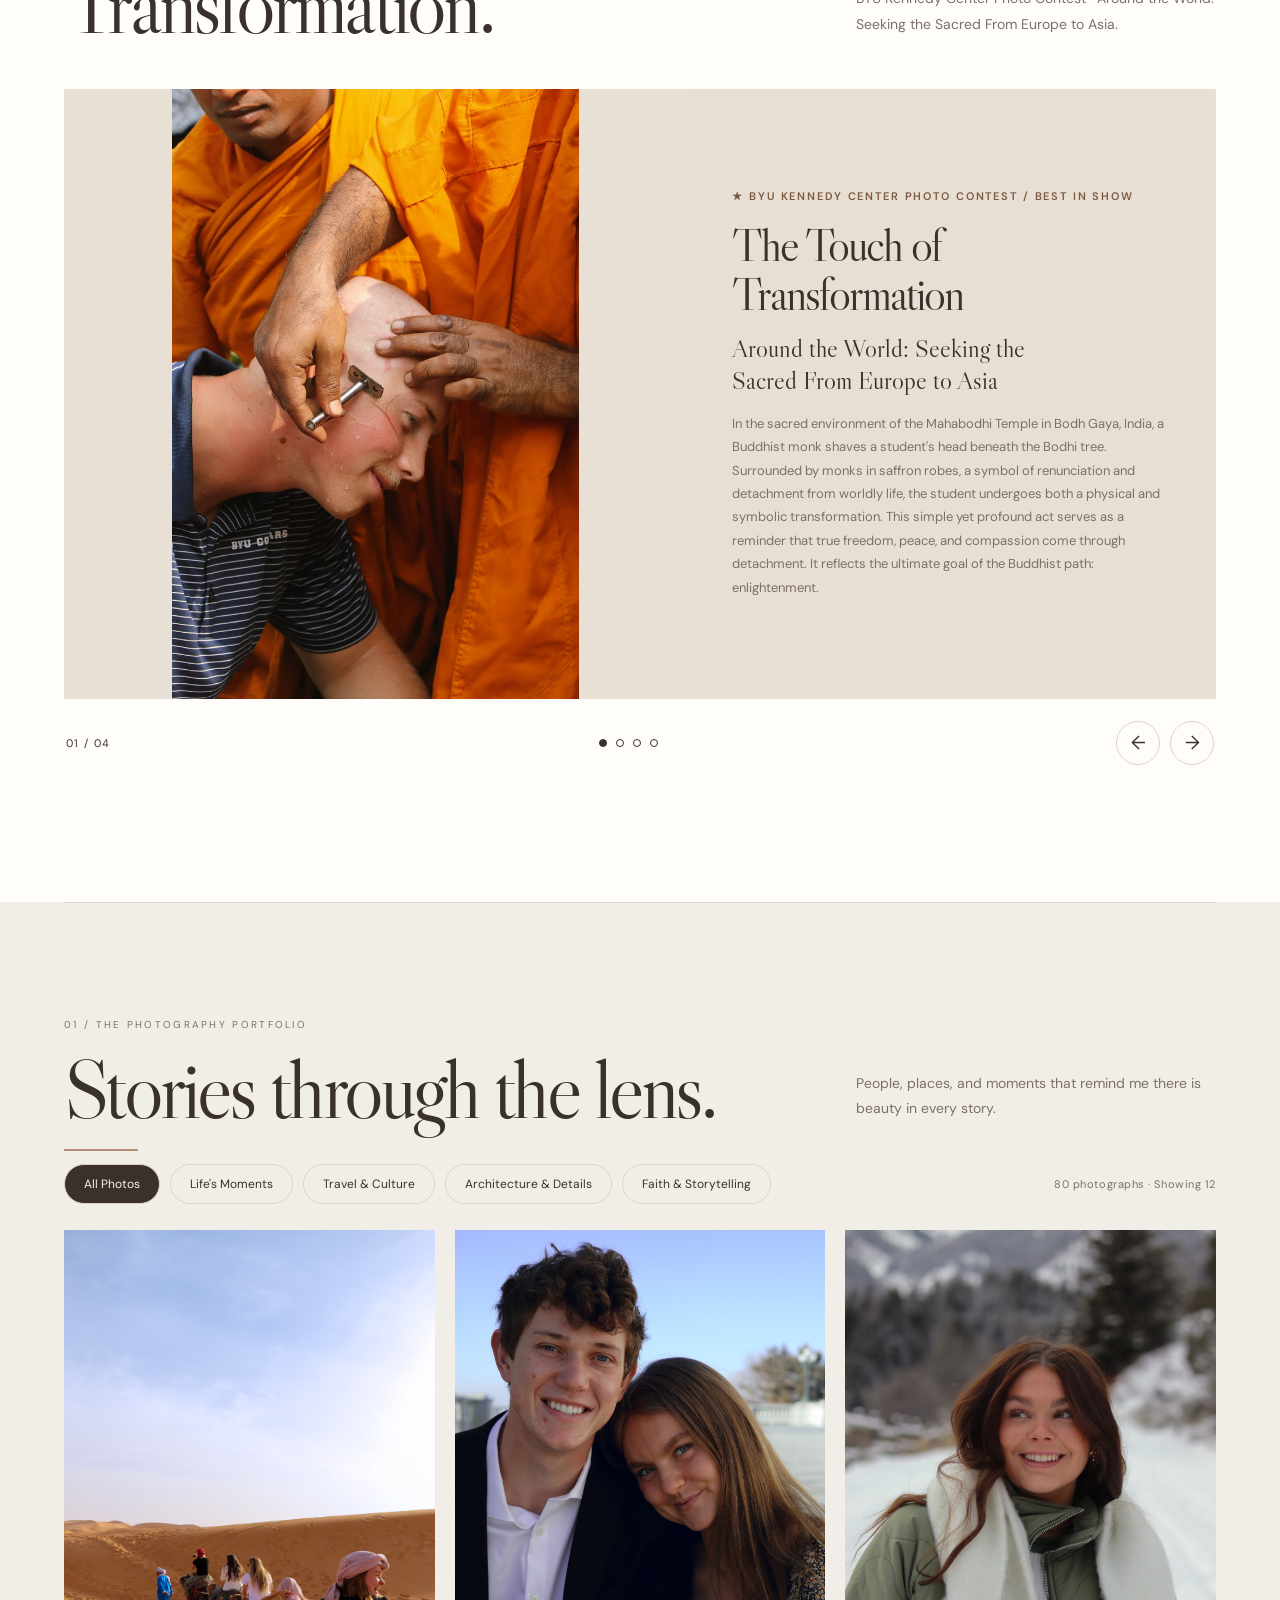
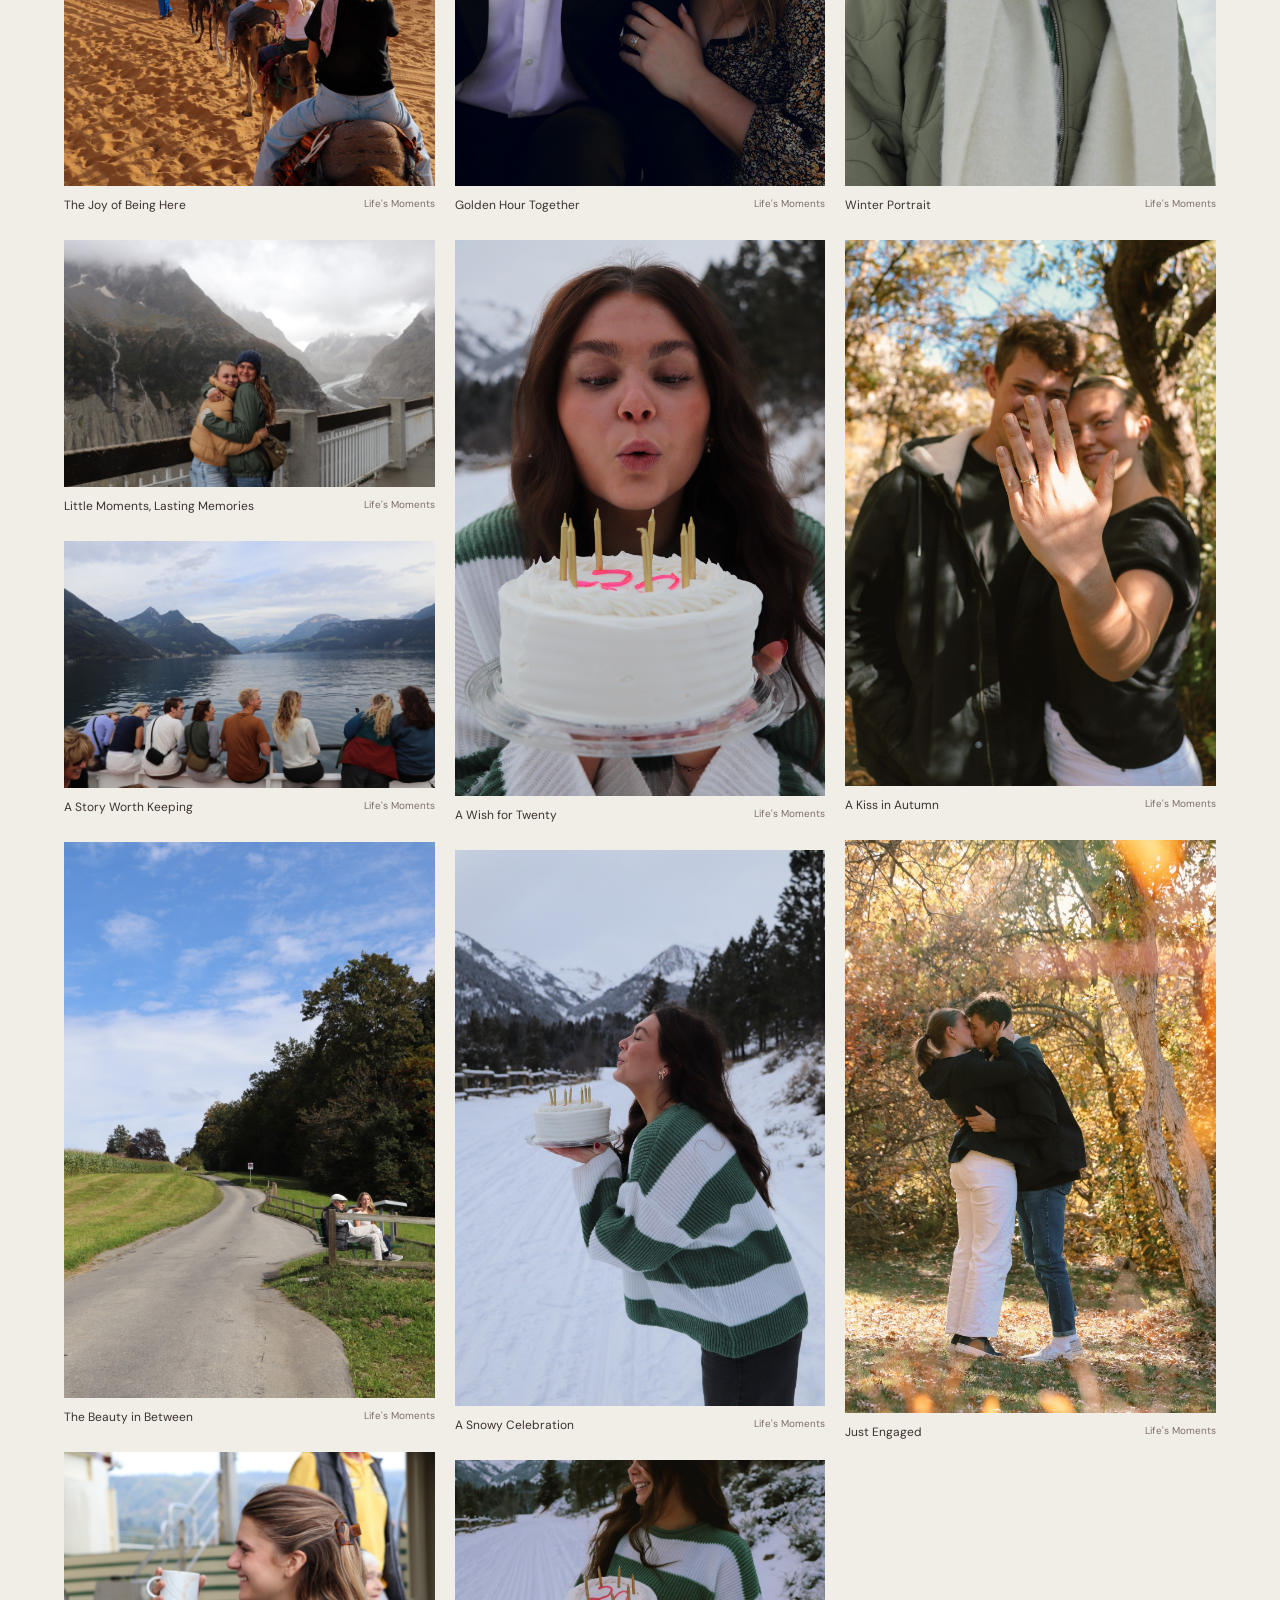
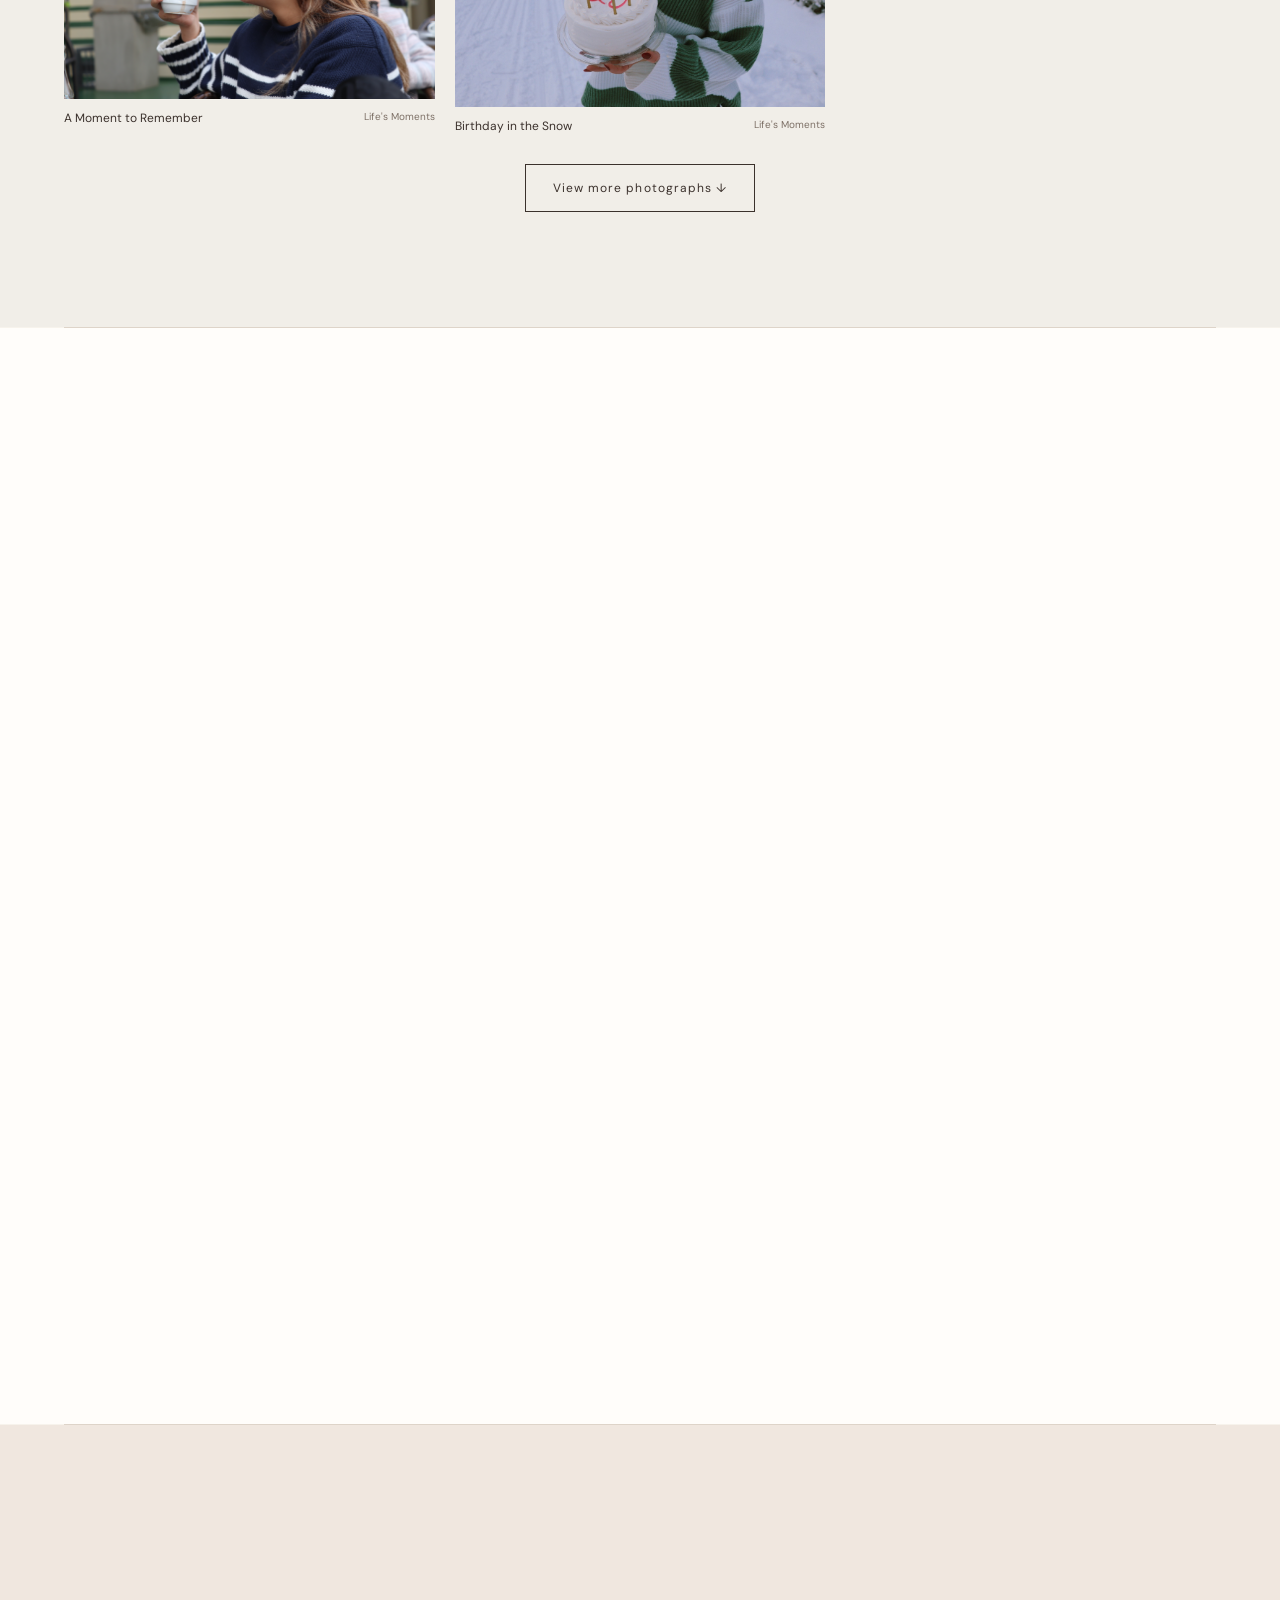
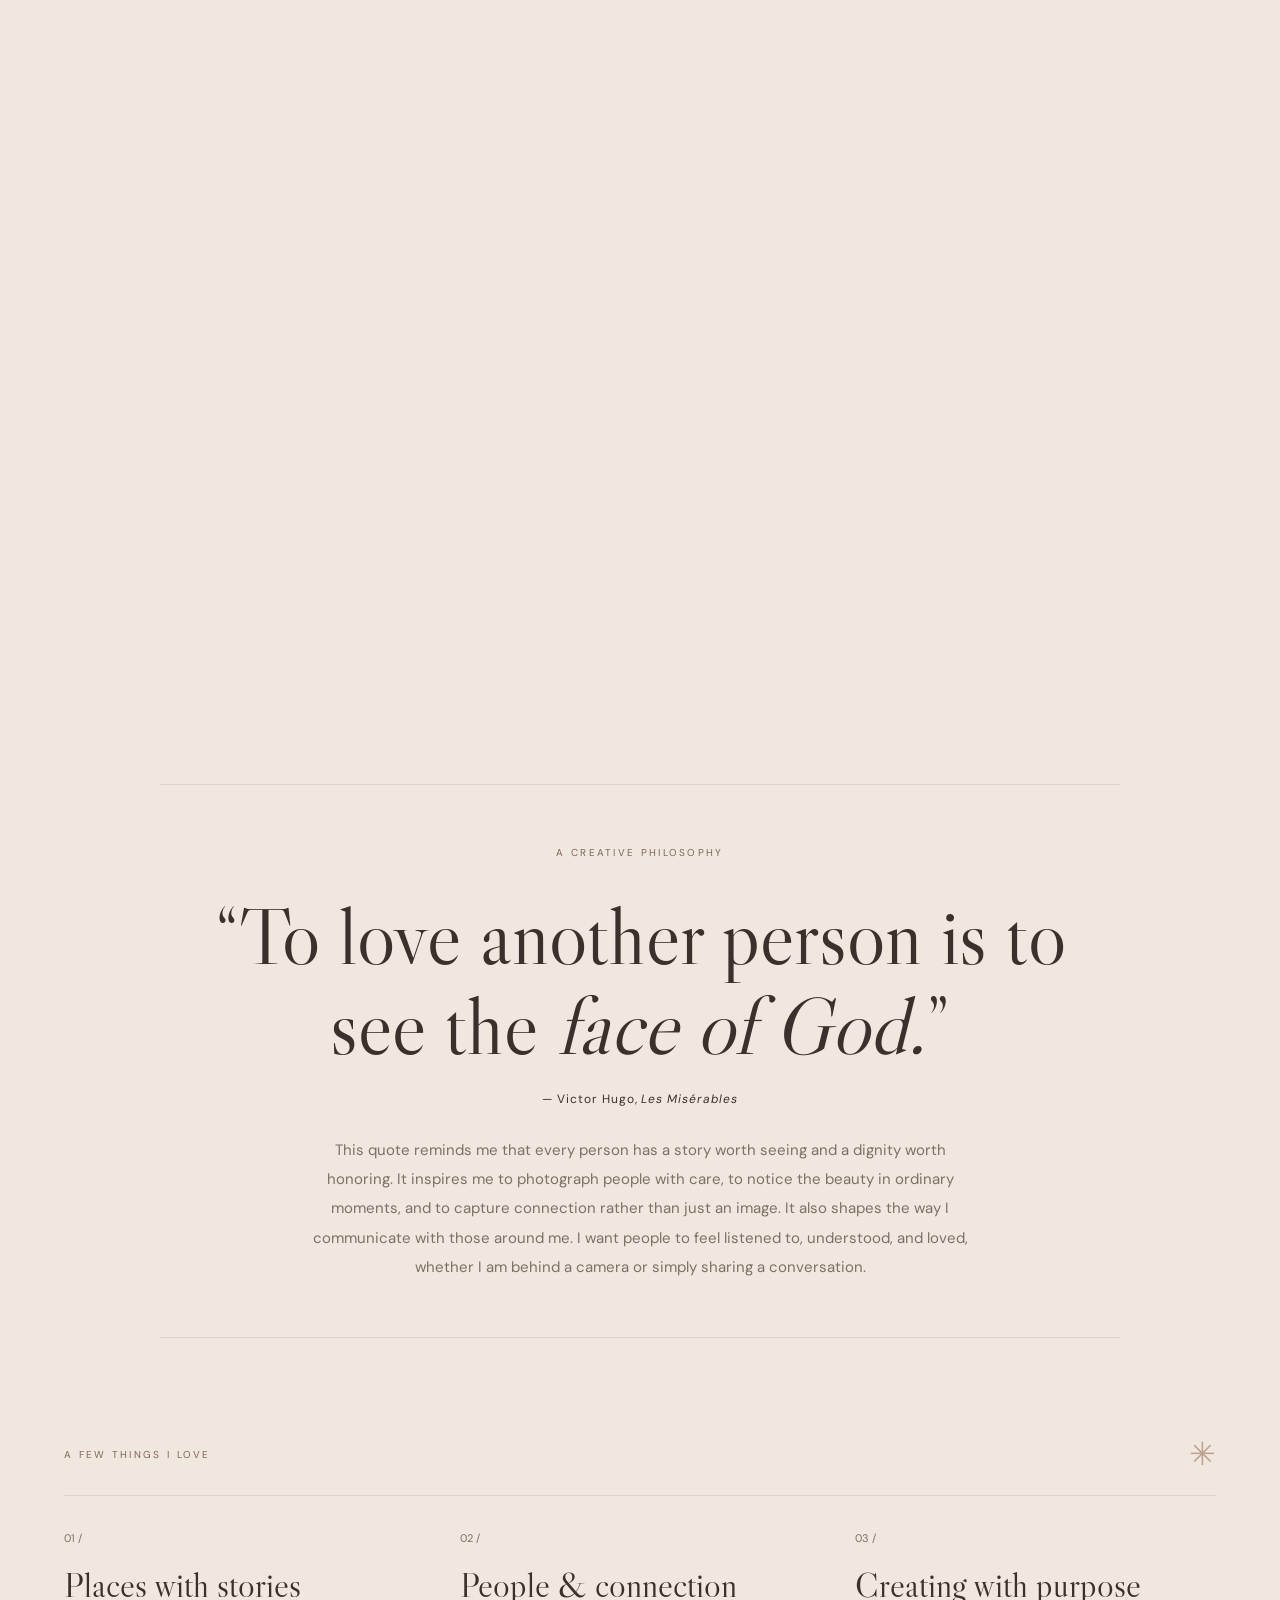
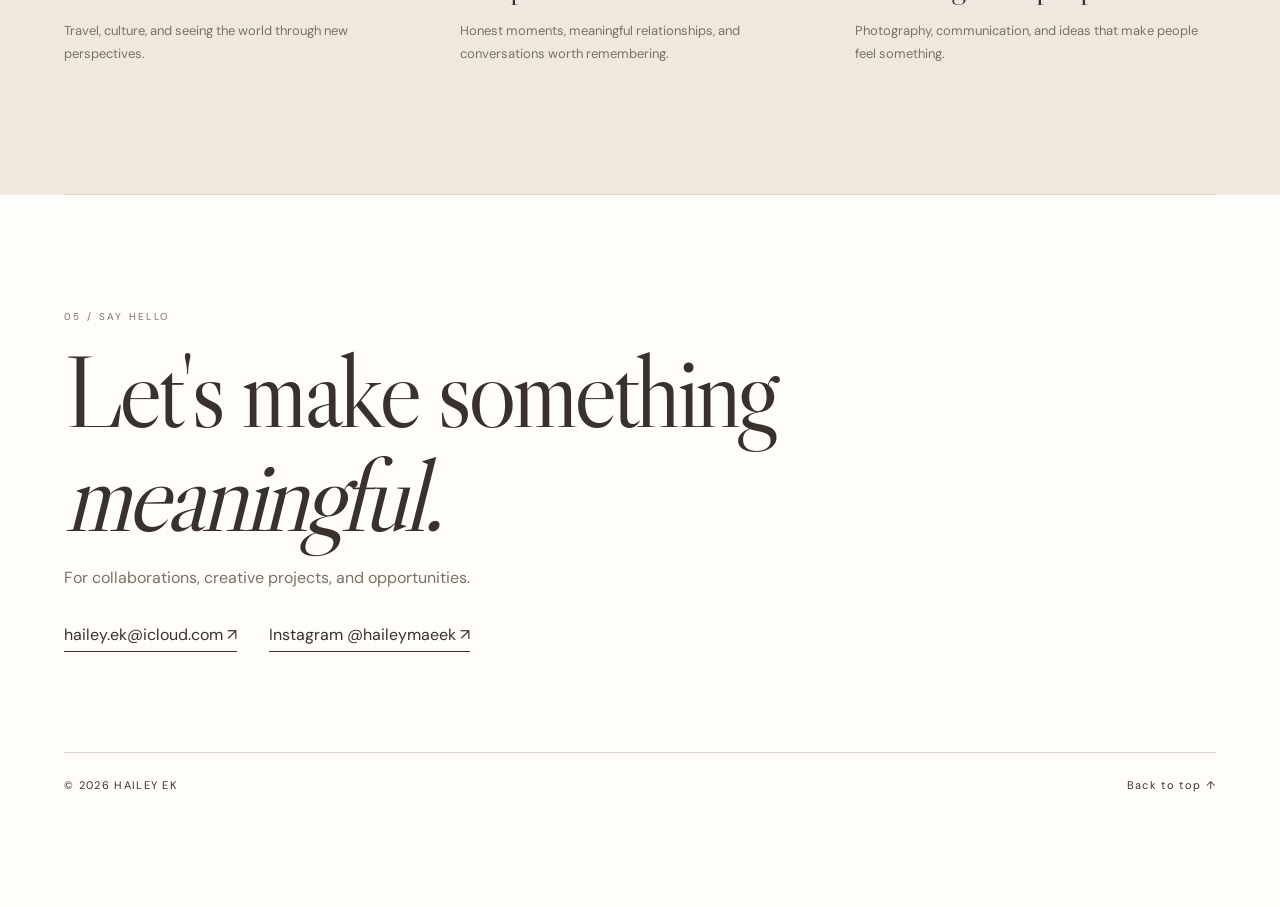
==== commit 1c836edc: "Add alternating editorial backgrounds and warm accent details" ====
--- a/index.html
+++ b/index.html
@@ -1,4 +1,4 @@
-<!doctype html><html lang="en"><head><meta charset="utf-8"><meta name="viewport" content="width=device-width,initial-scale=1"><meta name="description" content="Hailey Ek — photography, content creation, and stories worth telling."><meta name="theme-color" content="#f7f3ec"><title>Hailey Ek | Photography & Creative Storytelling</title><link rel="preconnect" href="https://fonts.googleapis.com"><link rel="preconnect" href="https://fonts.gstatic.com" crossorigin><link href="https://fonts.googleapis.com/css2?family=DM+Sans:wght@400;500;600&family=Libre+Caslon+Display&display=swap" rel="stylesheet"><link rel="stylesheet" href="style.css?v=20261017-unifiedgallery"></head><body>
+<!doctype html><html lang="en"><head><meta charset="utf-8"><meta name="viewport" content="width=device-width,initial-scale=1"><meta name="description" content="Hailey Ek — photography, content creation, and stories worth telling."><meta name="theme-color" content="#f7f3ec"><title>Hailey Ek | Photography & Creative Storytelling</title><link rel="preconnect" href="https://fonts.googleapis.com"><link rel="preconnect" href="https://fonts.gstatic.com" crossorigin><link href="https://fonts.googleapis.com/css2?family=DM+Sans:wght@400;500;600&family=Libre+Caslon+Display&display=swap" rel="stylesheet"><link rel="stylesheet" href="style.css?v=20261017-editorialpanels"></head><body>
 <header><nav class="nav" aria-label="Main navigation"><a class="brand" href="#top">HAILEY EK<span class="dot">.</span></a><div class="navlinks"><a href="#photography">Photography</a><a href="#content">Content</a><a href="#about">About</a></div><a class="nav-contact" href="#contact">Let's connect ↗</a></nav></header>
 <main id="top"><section class="hero"><div class="eyebrow reveal">PHOTOGRAPHY · CONTENT CREATION · STORYTELLING</div><h1 class="reveal">The art of<br><em>communicating.</em></h1><div class="hero-bottom reveal"><p>Finding beauty in the everyday and telling stories that bring people together.</p><a class="text-link" href="#photography">Explore my work <span>↘</span></a></div></section>
 <div class="hero-frame reveal"><img src="images/photo-10.jpg" alt="Young monks holding candles during a ceremony" fetchpriority="high"><span class="image-credit">STORIES IN STILLNESS / SELECTED PHOTOGRAPHY</span></div>
--- a/style.css
+++ b/style.css
@@ -28,3 +28,19 @@
 
 /* Separate the winning photograph from its three companion frames. */
 .featured-winning-slide .featured-kicker{font-weight:600;color:#7c5b40}.featured-companion-slide{background:#eee8df}.featured-companion-slide .featured-copy h3{font-size:clamp(38px,4vw,62px)}.featured-companion-note{font-size:14px;line-height:1.85;color:var(--muted);max-width:370px}
+
+/* Unified, filterable photography archive */
+.photography-unified .section-heading{margin-bottom:32px}.photo-filter-wrap{display:flex;align-items:center;justify-content:space-between;gap:18px;flex-wrap:wrap;margin-bottom:26px}.photo-filter-wrap .filter-bar{margin-bottom:0}.photo-gallery-count{font-size:11px;color:var(--muted);letter-spacing:.05em}.unified-gallery{margin-top:12px}.gallery-more-wrap{text-align:center;margin-top:30px}.gallery-more{border:1px solid var(--ink);padding:15px 27px;background:transparent;color:var(--ink);font-size:12px;letter-spacing:.09em}.gallery-more:hover{background:var(--ink);color:var(--bg)}.gallery-more[hidden]{display:none}.unified-gallery .photo{animation:gallery-appear .4s ease both}@keyframes gallery-appear{from{opacity:0;transform:translateY(10px)}to{opacity:1;transform:translateY(0)}}@media(prefers-reduced-motion:reduce){.unified-gallery .photo{animation:none}}
+
+/* Editorial color-blocking: full-bleed paper panels break up the beige canvas. */
+#featured,#photography,#content,#about,#contact{position:relative;isolation:isolate}
+#featured::before,#photography::before,#content::before,#about::before,#contact::before{content:"";position:absolute;top:0;bottom:0;left:50%;width:100vw;transform:translateX(-50%);z-index:-1;pointer-events:none}
+#featured::before{background:#fffdfa}
+#photography::before{background:#f1eee8}
+#content::before{background:#fffdfa}
+#about::before{background:#f0e7df}
+#contact::before{background:#fffdfa}
+#photography .section-heading{position:relative}
+#photography .section-heading::after{content:"";position:absolute;bottom:-19px;left:0;width:74px;height:2px;background:#b38e75}
+#about .eyebrow:first-child{color:#806553}
+@media(max-width:750px){#photography .section-heading::after{bottom:-14px}}
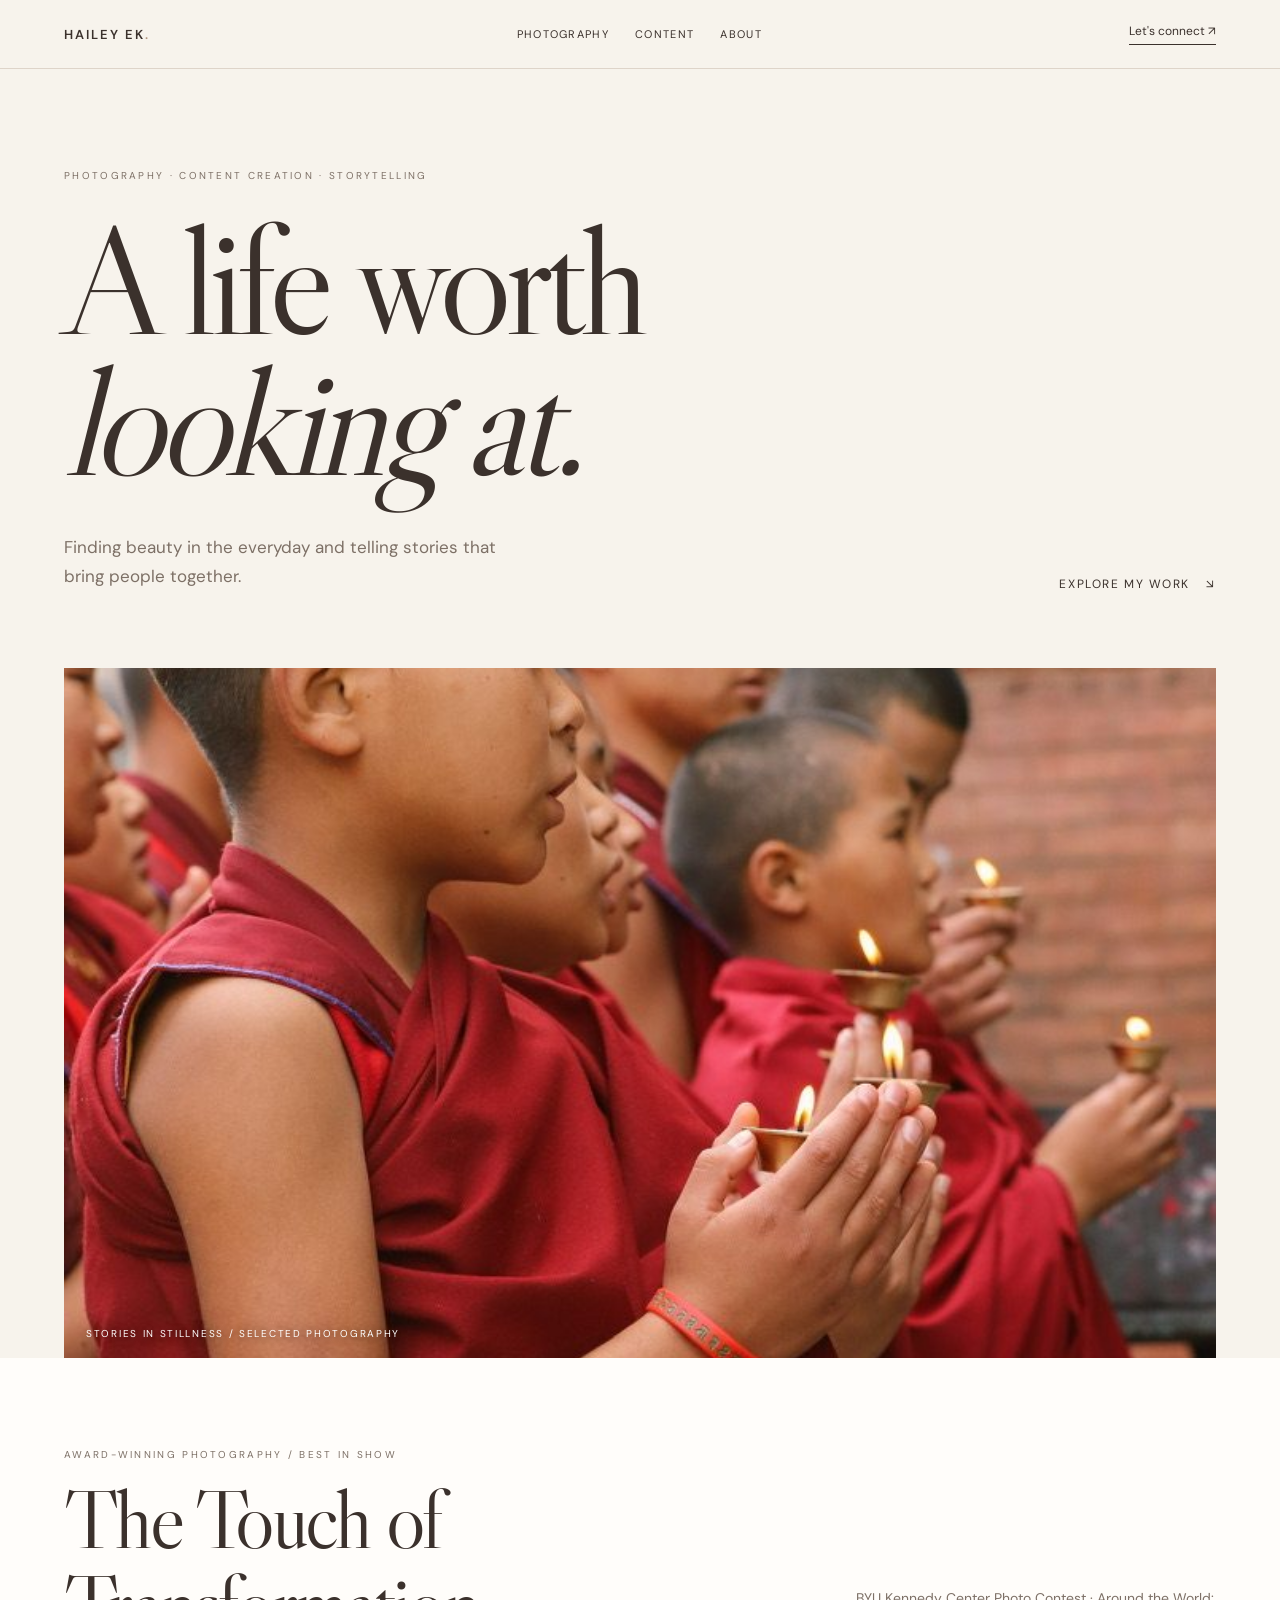
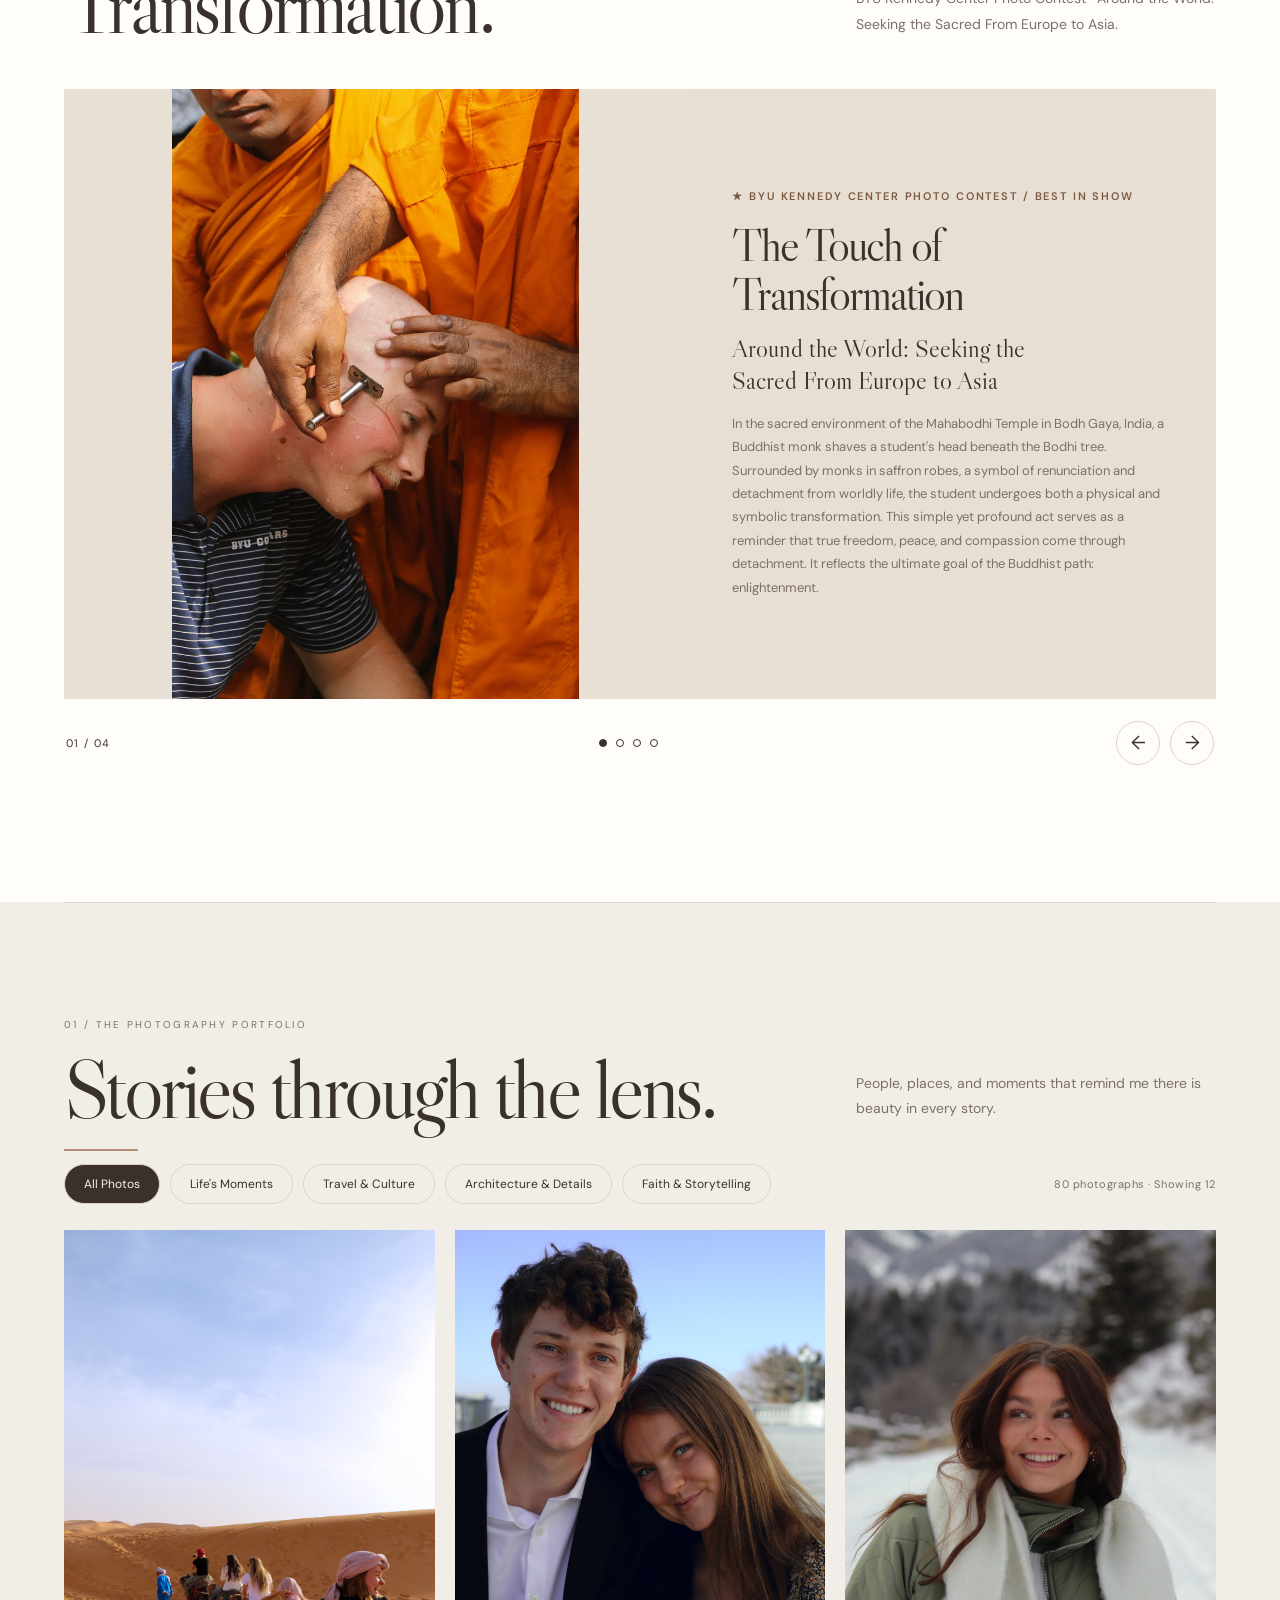
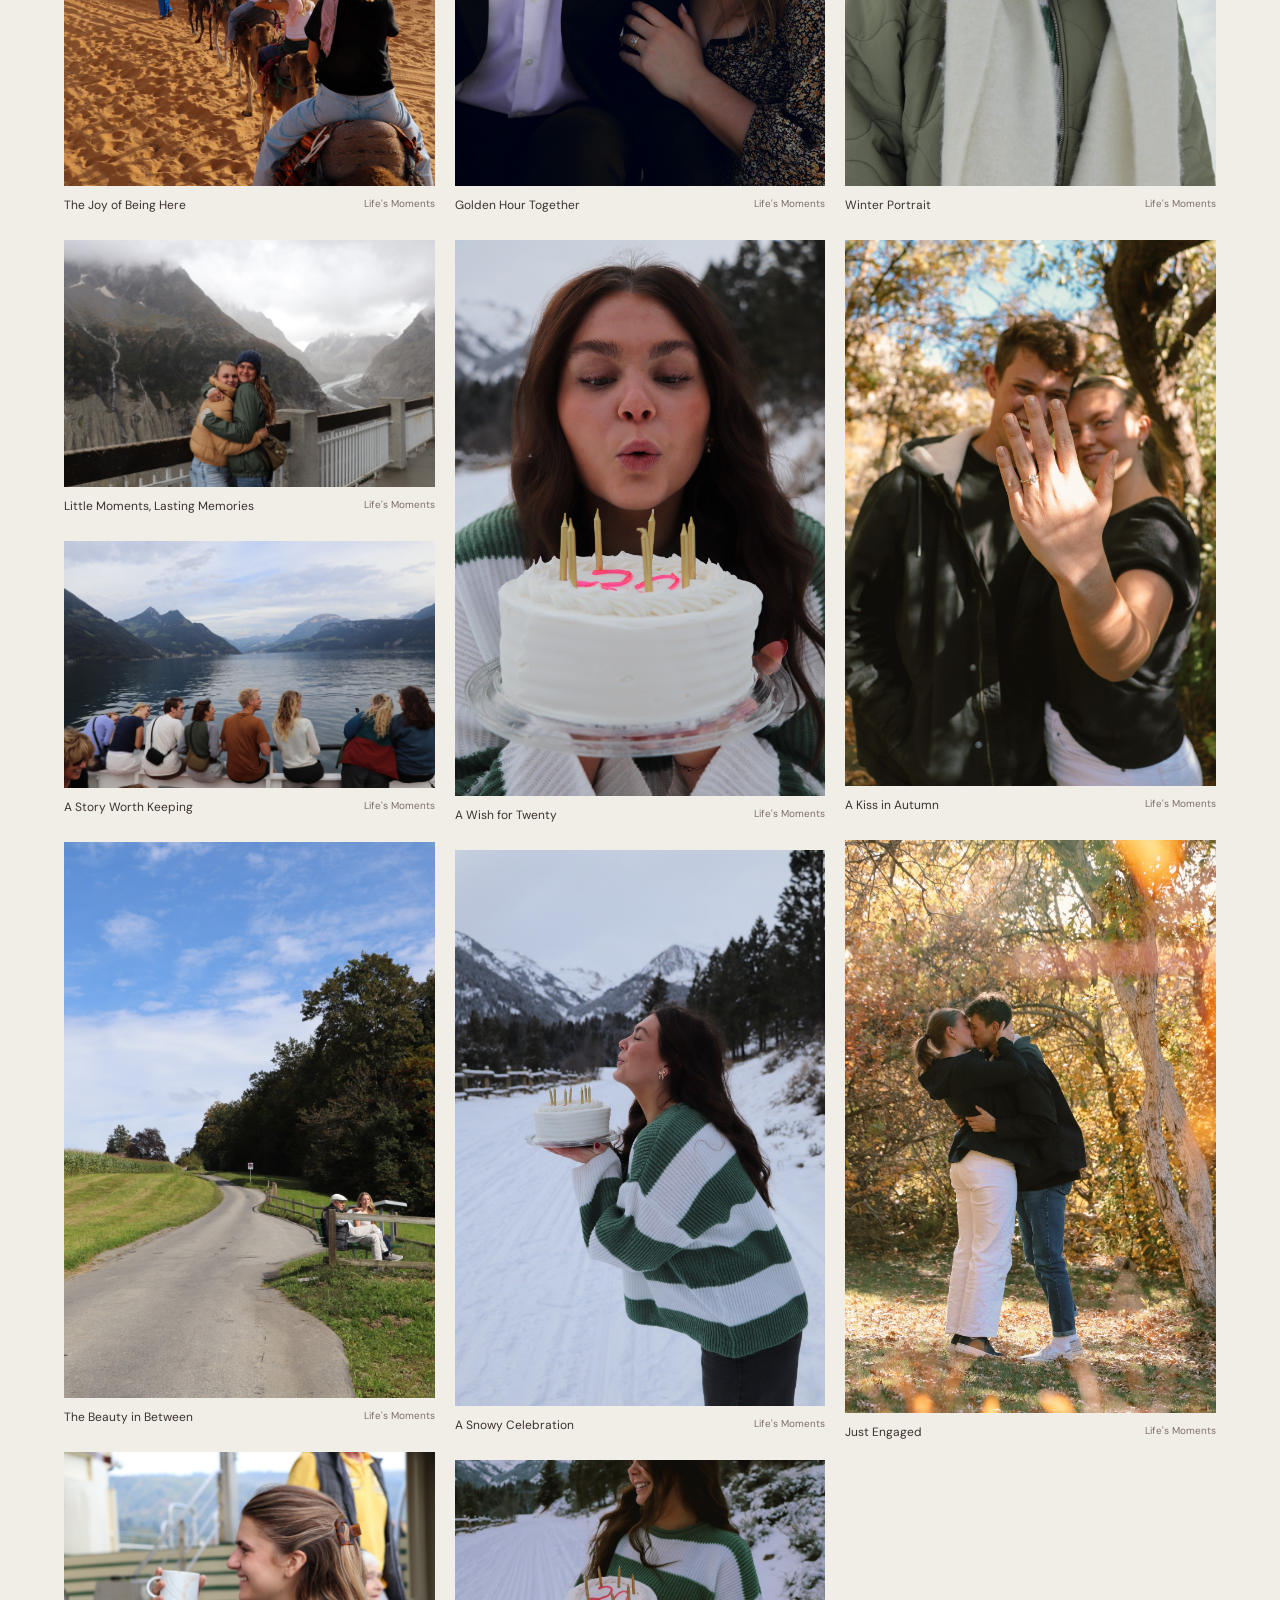
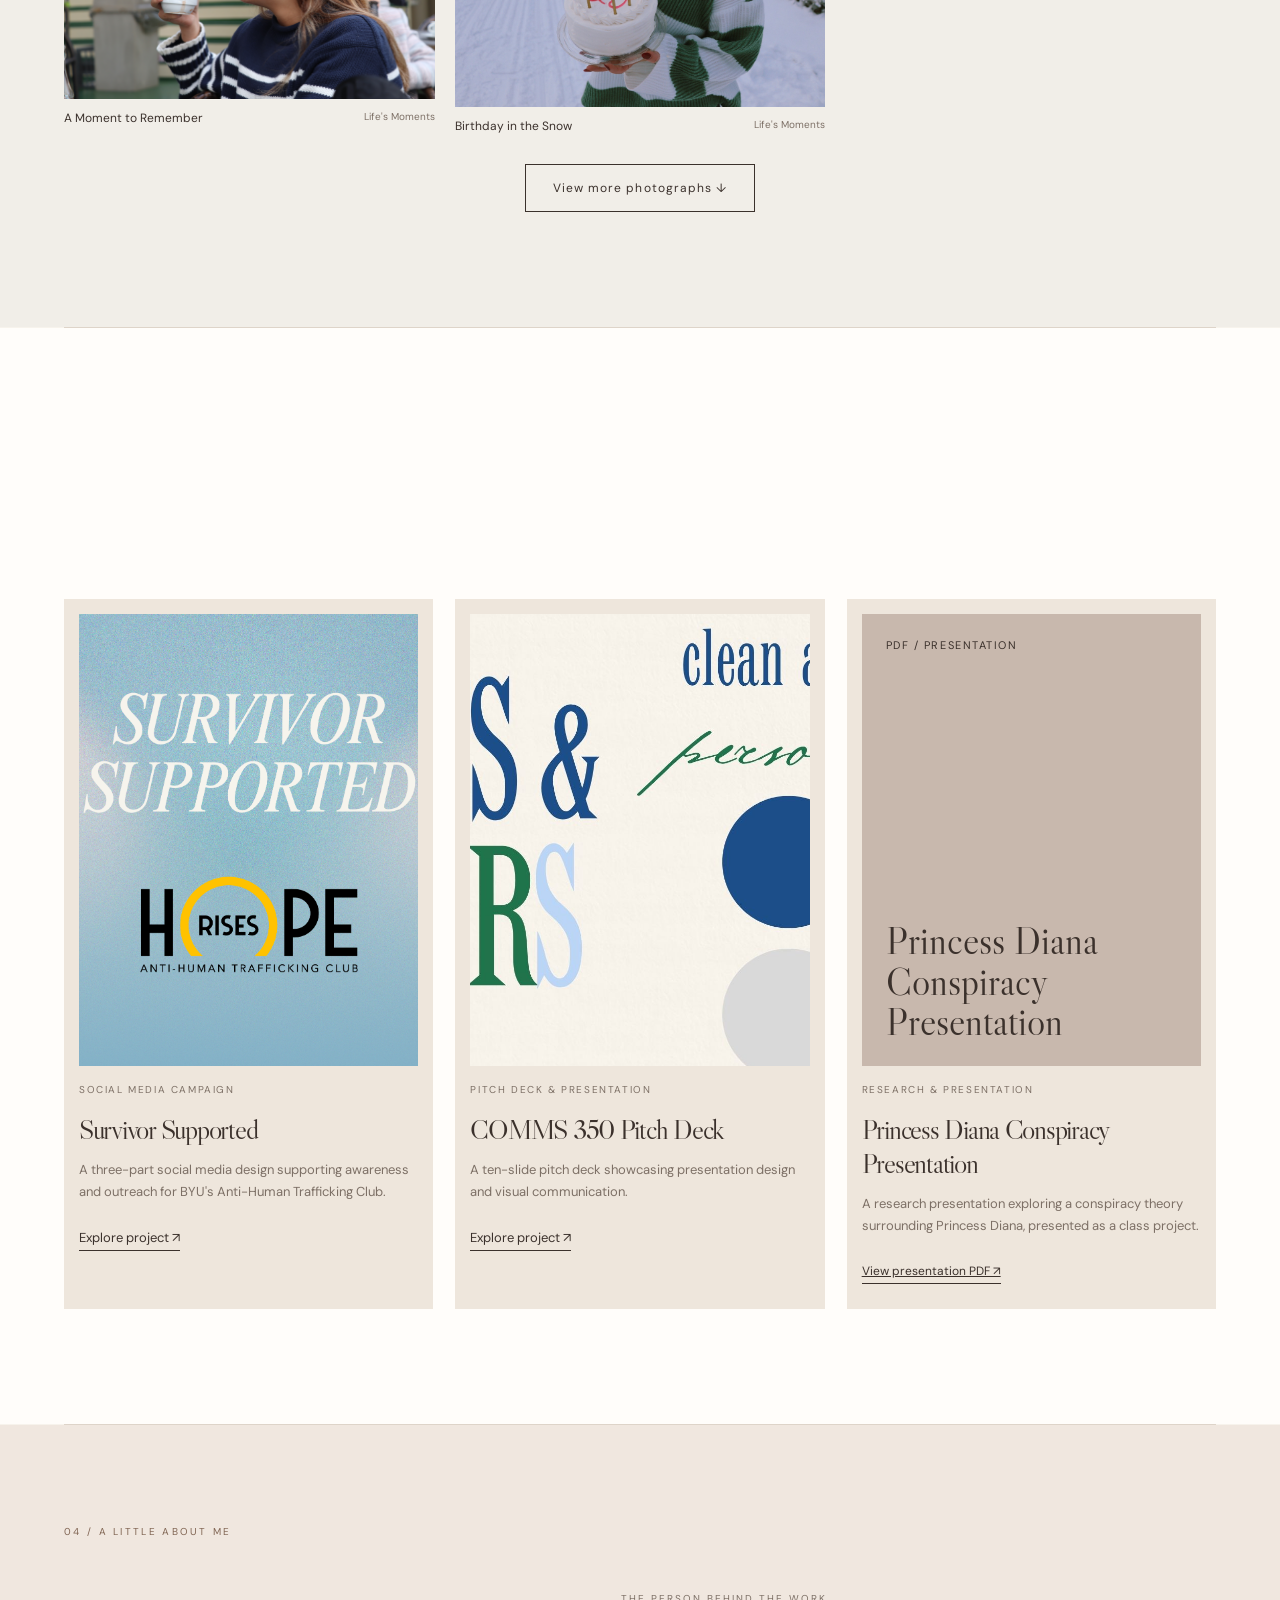
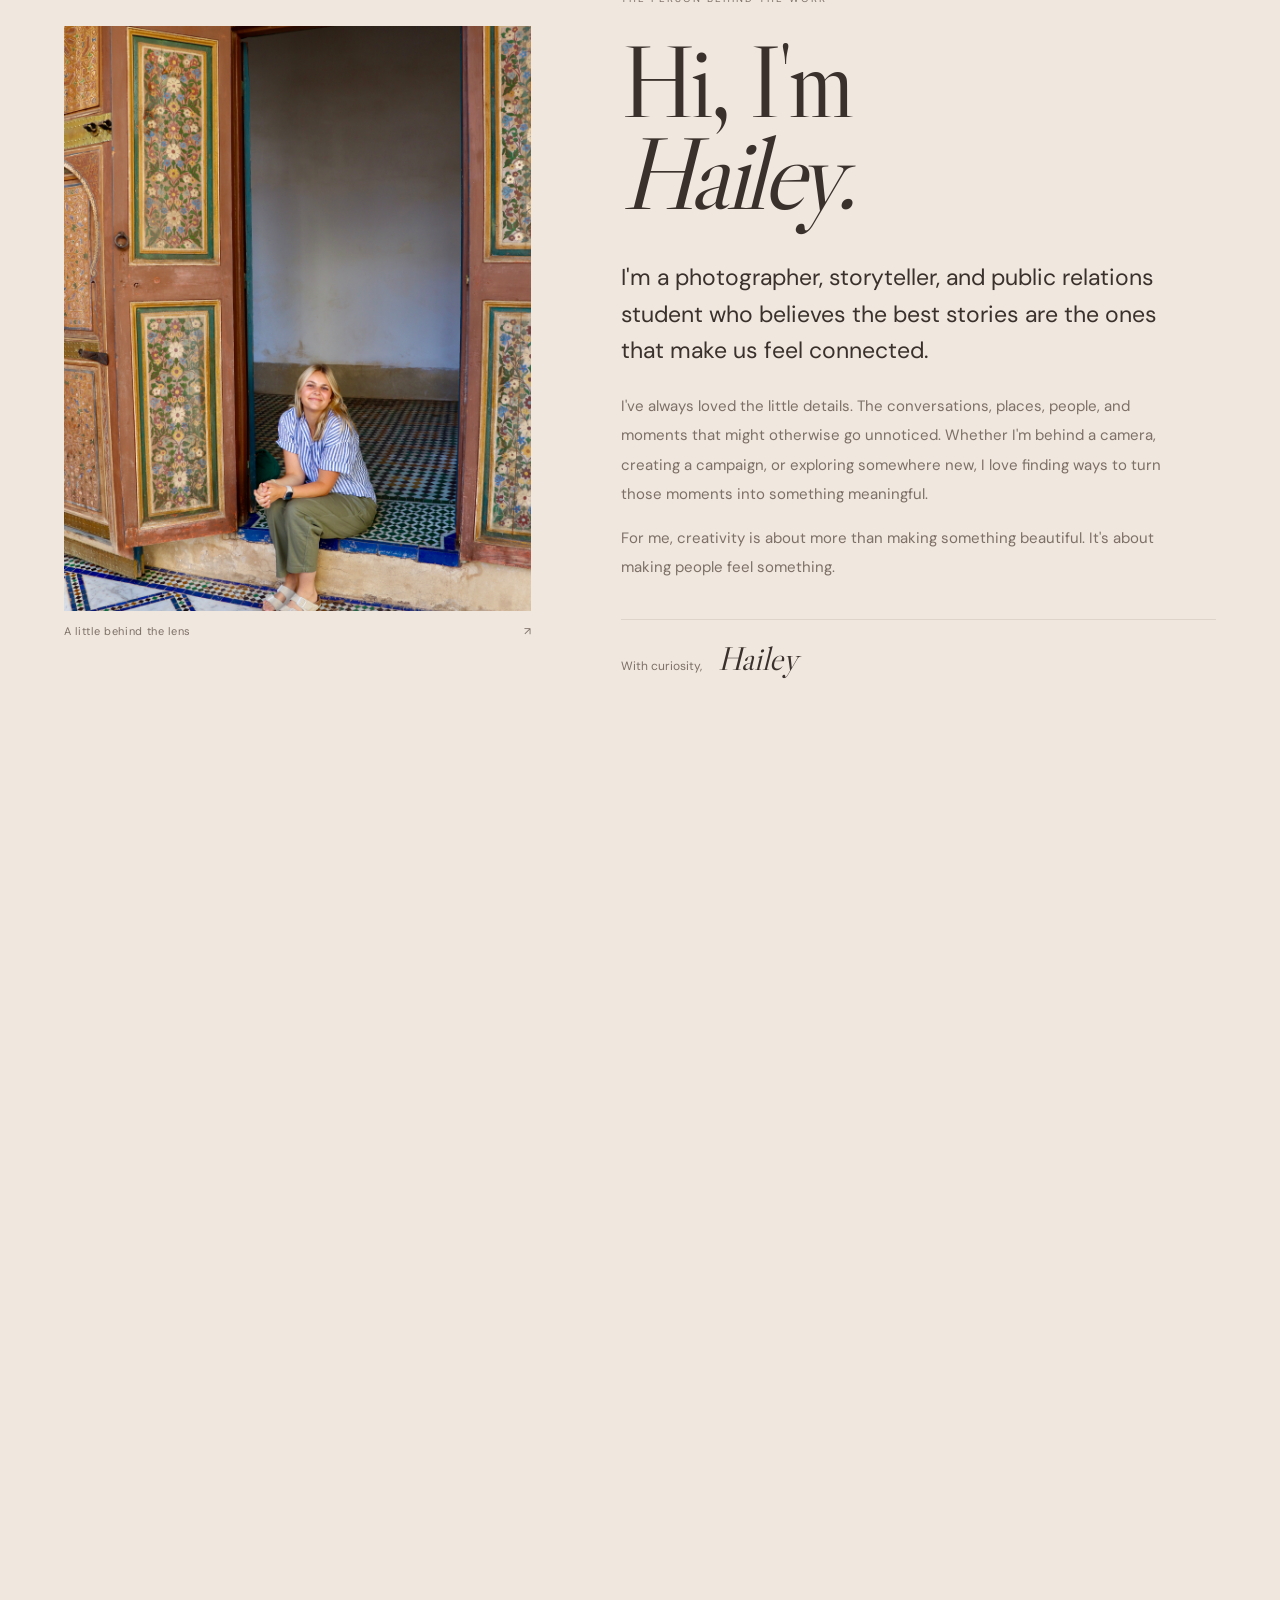
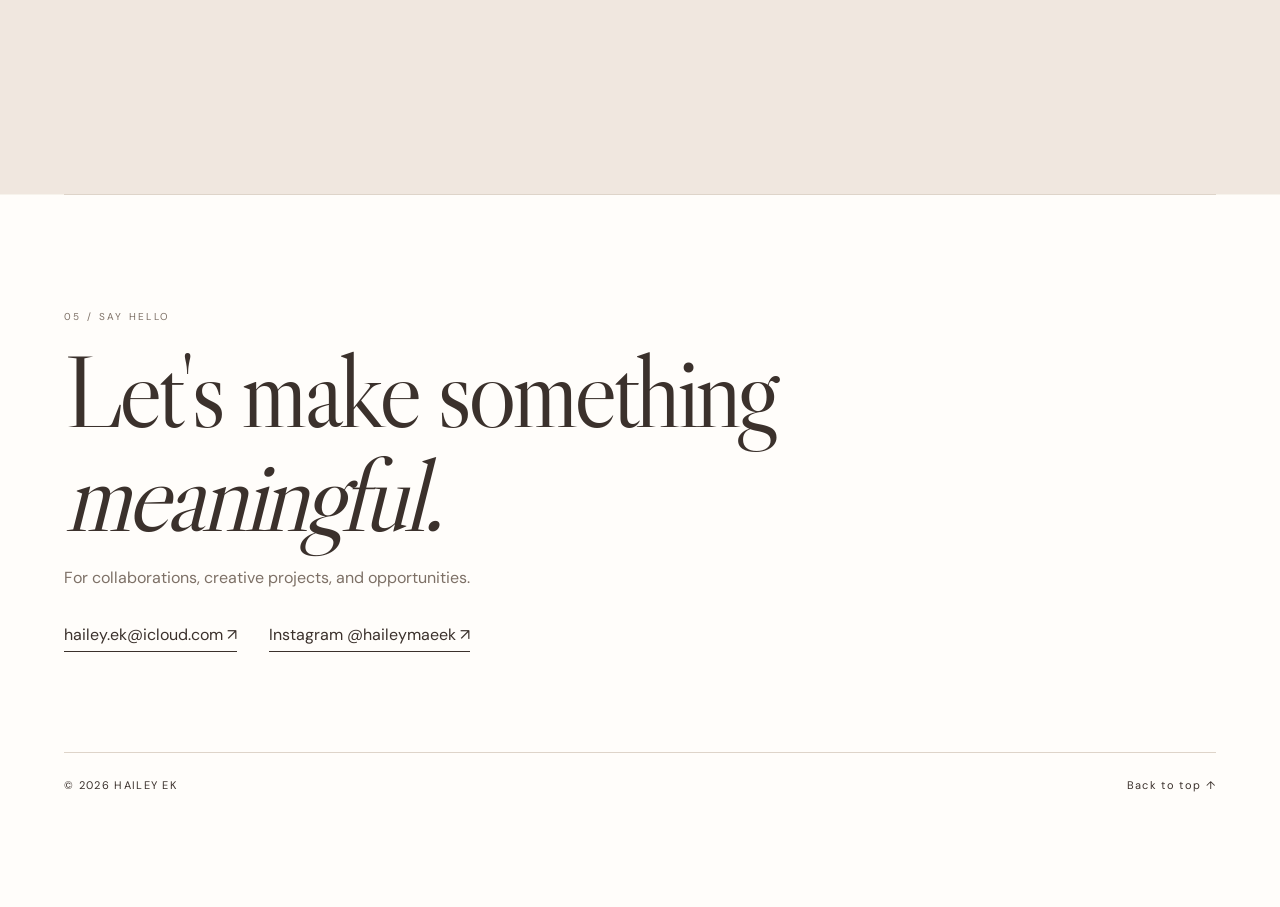
==== commit 97eb1168: "Update homepage headline to A life worth looking at" ====
--- a/index.html
+++ b/index.html
@@ -1,6 +1,6 @@
 <!doctype html><html lang="en"><head><meta charset="utf-8"><meta name="viewport" content="width=device-width,initial-scale=1"><meta name="description" content="Hailey Ek — photography, content creation, and stories worth telling."><meta name="theme-color" content="#f7f3ec"><title>Hailey Ek | Photography & Creative Storytelling</title><link rel="preconnect" href="https://fonts.googleapis.com"><link rel="preconnect" href="https://fonts.gstatic.com" crossorigin><link href="https://fonts.googleapis.com/css2?family=DM+Sans:wght@400;500;600&family=Libre+Caslon+Display&display=swap" rel="stylesheet"><link rel="stylesheet" href="style.css?v=20261017-editorialpanels"></head><body>
 <header><nav class="nav" aria-label="Main navigation"><a class="brand" href="#top">HAILEY EK<span class="dot">.</span></a><div class="navlinks"><a href="#photography">Photography</a><a href="#content">Content</a><a href="#about">About</a></div><a class="nav-contact" href="#contact">Let's connect ↗</a></nav></header>
-<main id="top"><section class="hero"><div class="eyebrow reveal">PHOTOGRAPHY · CONTENT CREATION · STORYTELLING</div><h1 class="reveal">The art of<br><em>communicating.</em></h1><div class="hero-bottom reveal"><p>Finding beauty in the everyday and telling stories that bring people together.</p><a class="text-link" href="#photography">Explore my work <span>↘</span></a></div></section>
+<main id="top"><section class="hero"><div class="eyebrow reveal">PHOTOGRAPHY · CONTENT CREATION · STORYTELLING</div><h1 class="reveal">A life worth<br><em>looking at.</em></h1><div class="hero-bottom reveal"><p>Finding beauty in the everyday and telling stories that bring people together.</p><a class="text-link" href="#photography">Explore my work <span>↘</span></a></div></section>
 <div class="hero-frame reveal"><img src="images/photo-10.jpg" alt="Young monks holding candles during a ceremony" fetchpriority="high"><span class="image-credit">STORIES IN STILLNESS / SELECTED PHOTOGRAPHY</span></div>
 <section id="featured" class="section featured-section" aria-label="Featured work"><div class="section-heading reveal"><div><div class="eyebrow">AWARD-WINNING PHOTOGRAPHY / BEST IN SHOW</div><h2>The Touch of Transformation.</h2></div><p>BYU Kennedy Center Photo Contest · Around the World: Seeking the Sacred From Europe to Asia.</p></div><div class="featured-shell reveal"><div class="featured-viewport" id="featured-viewport" aria-roledescription="carousel"><div class="featured-track" id="featured-track"></div></div><div class="featured-controls"><span class="featured-count" id="featured-count" aria-live="polite">01 / 04</span><div class="featured-dots" id="featured-dots" aria-label="Choose featured work"></div><div class="featured-arrows"><button type="button" id="featured-prev" aria-label="Previous featured work">←</button><button type="button" id="featured-next" aria-label="Next featured work">→</button></div></div></div></section>
 <section id="photography" class="section photography-unified"><div class="section-heading reveal"><div><div class="eyebrow">01 / THE PHOTOGRAPHY PORTFOLIO</div><h2>Stories through the lens.</h2></div><p>People, places, and moments that remind me there is beauty in every story.</p></div><div class="photo-filter-wrap reveal"><div class="filter-bar" role="group" aria-label="Filter photographs by collection"><button class="filter active" data-filter="All" type="button" aria-pressed="true">All Photos</button><button class="filter" data-filter="Life's Moments" type="button" aria-pressed="false">Life's Moments</button><button class="filter" data-filter="Travel & Culture" type="button" aria-pressed="false">Travel & Culture</button><button class="filter" data-filter="Architecture & Details" type="button" aria-pressed="false">Architecture & Details</button><button class="filter" data-filter="Faith & Storytelling" type="button" aria-pressed="false">Faith & Storytelling</button></div><div id="gallery-count" class="photo-gallery-count" aria-live="polite"></div></div><div id="gallery" class="gallery unified-gallery"></div><div class="gallery-more-wrap"><button id="gallery-more" class="gallery-more" type="button" hidden>View more photographs ↓</button></div></section>
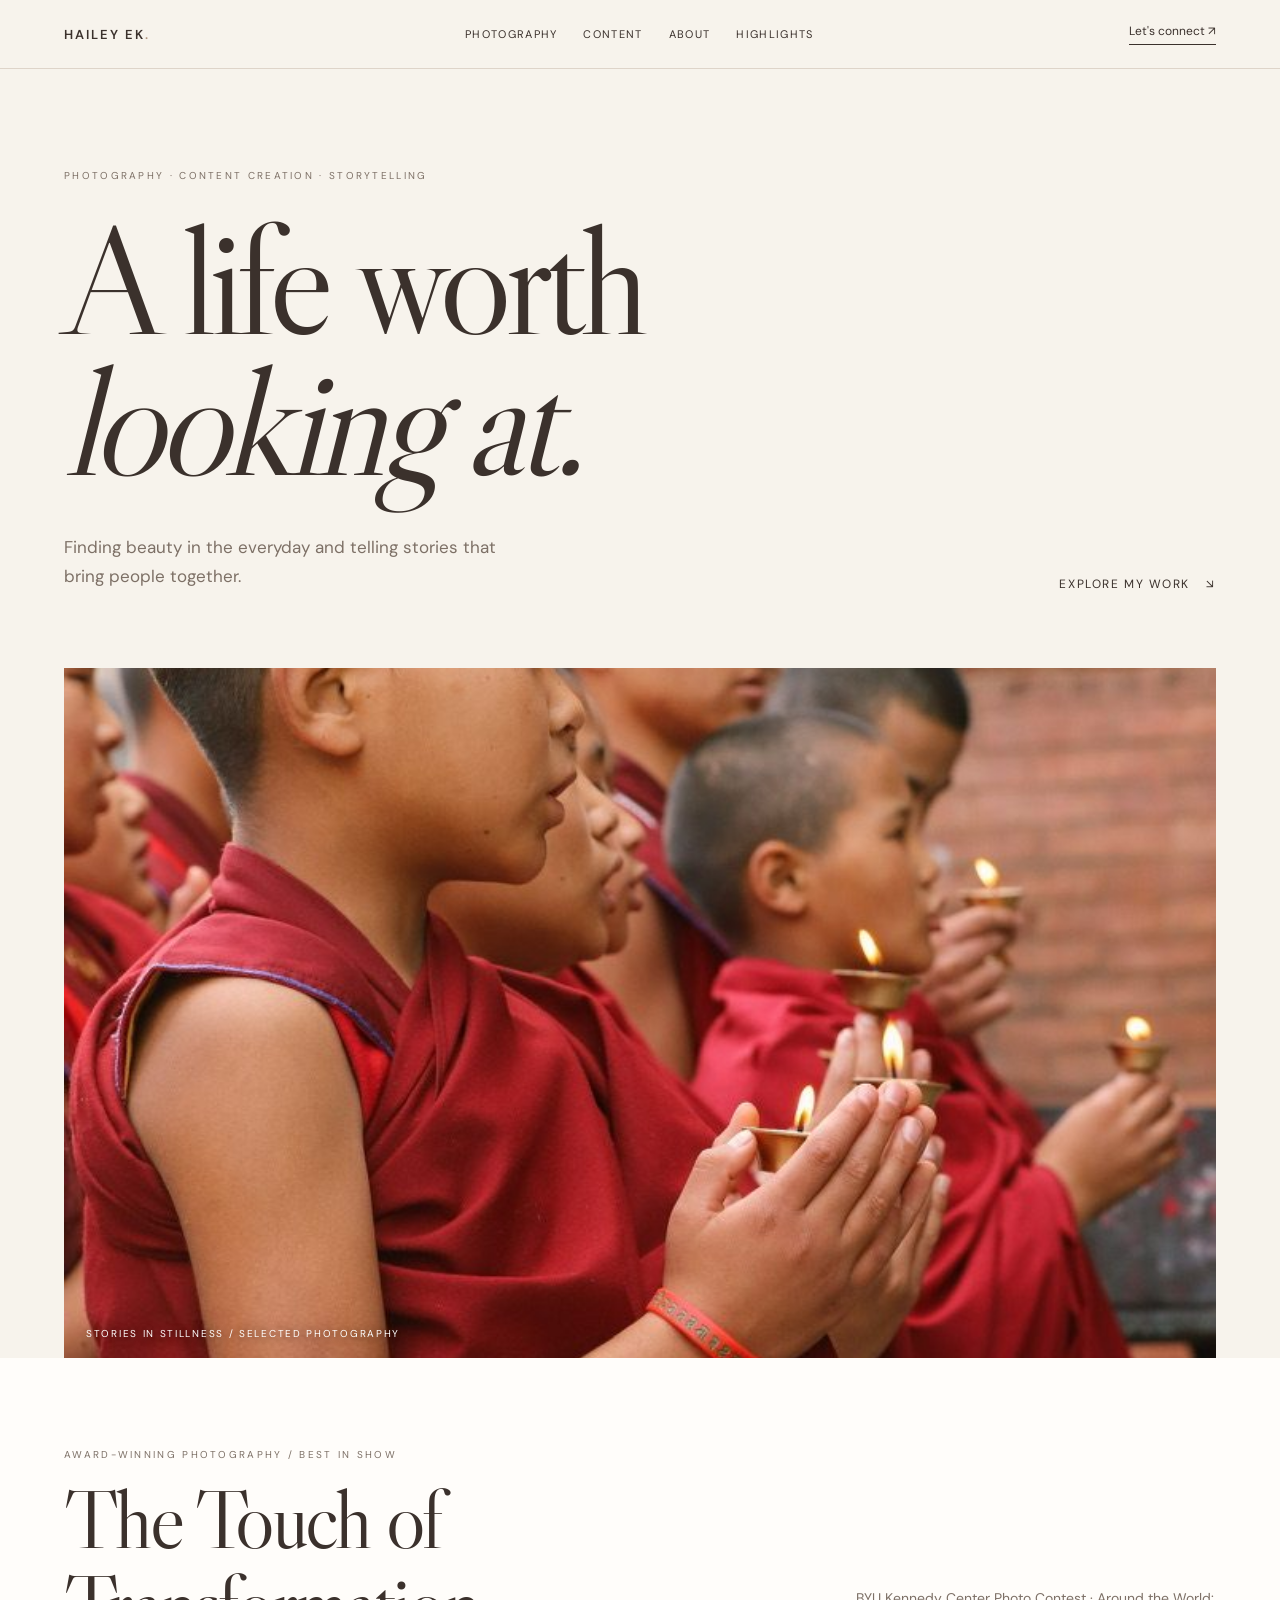
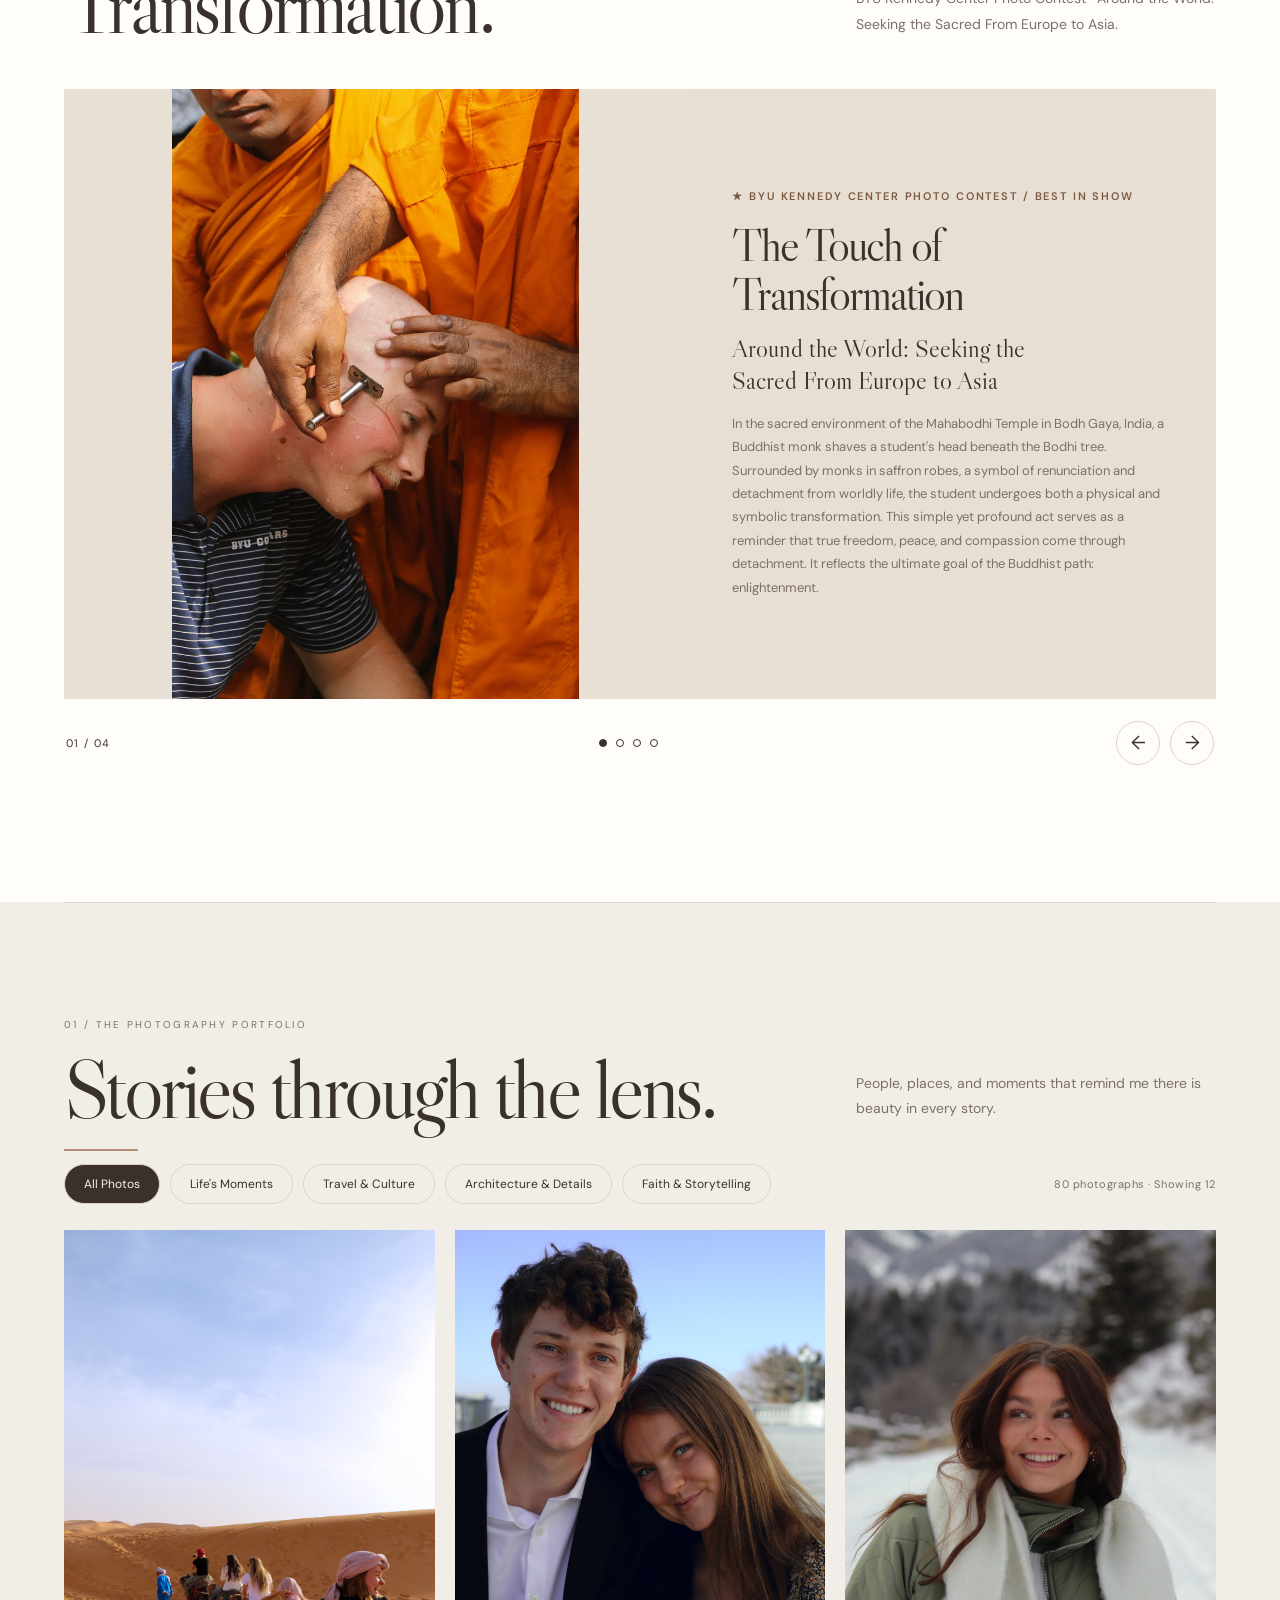
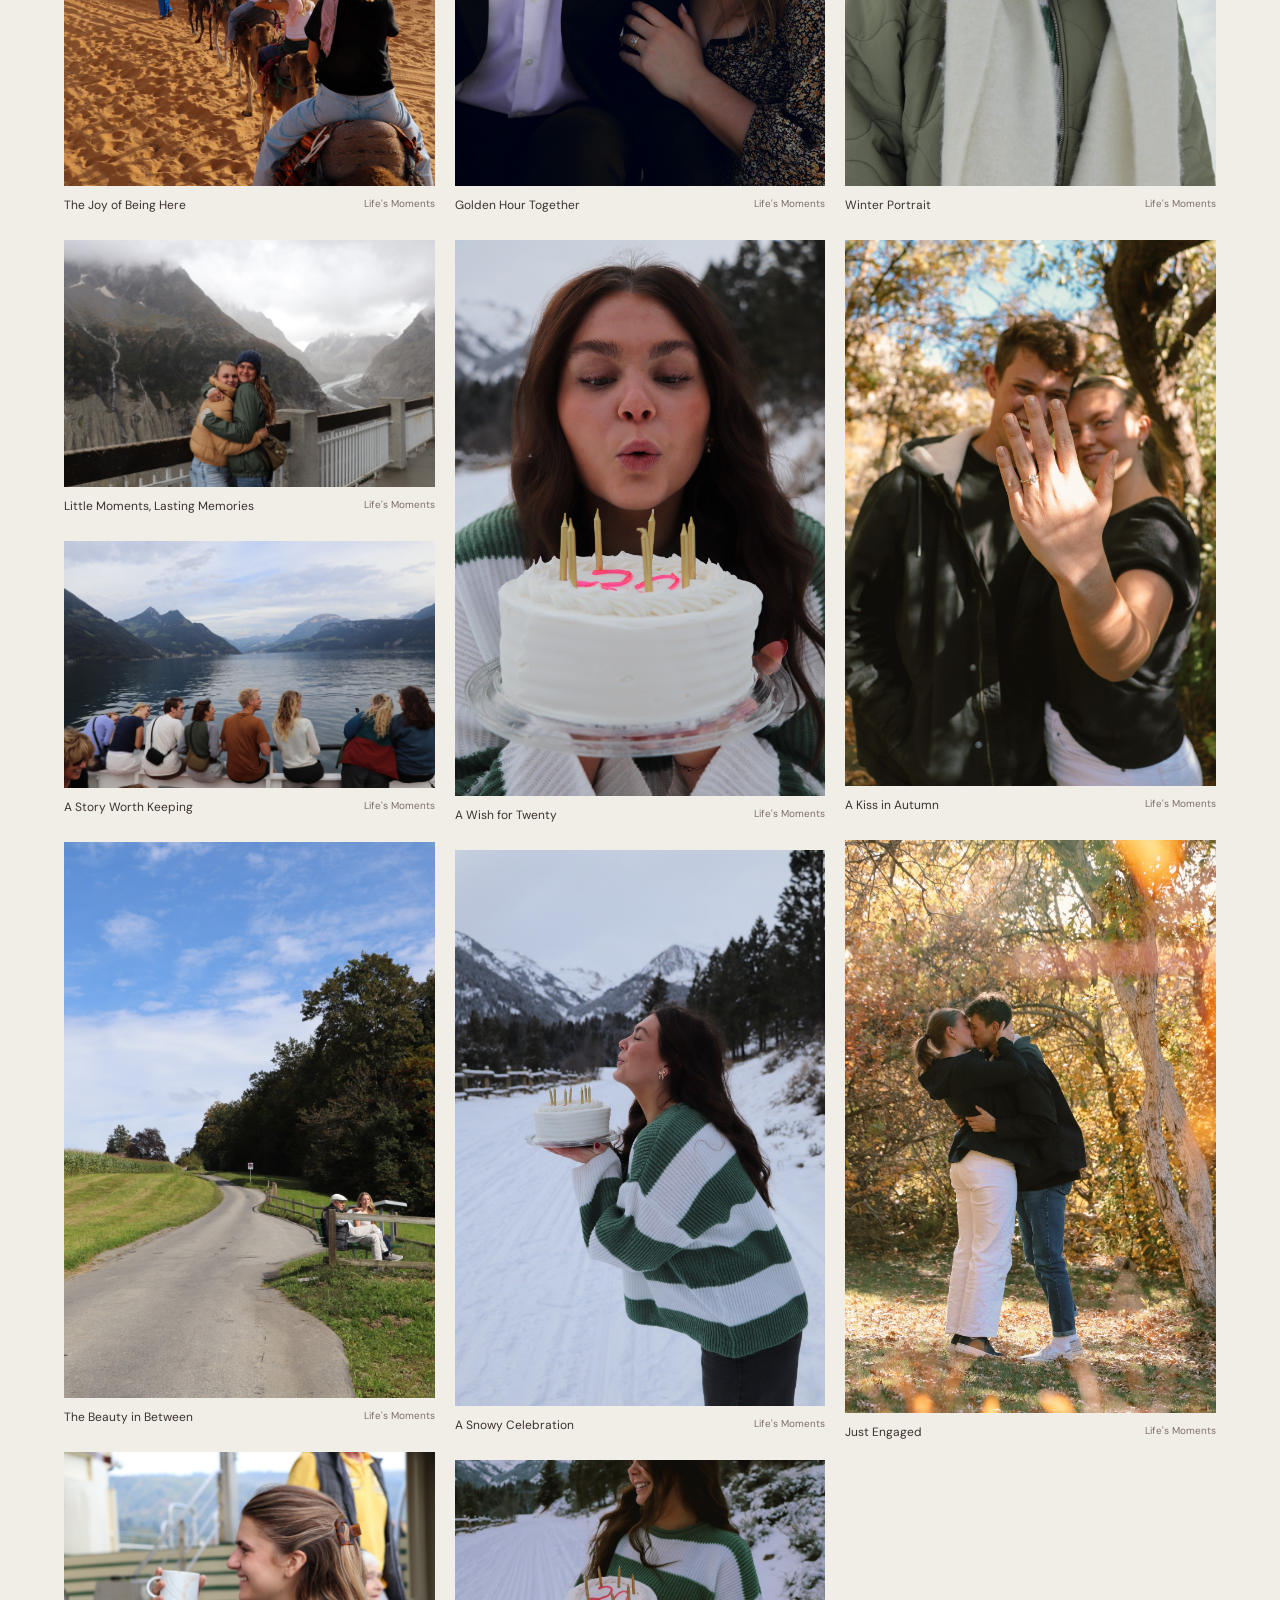
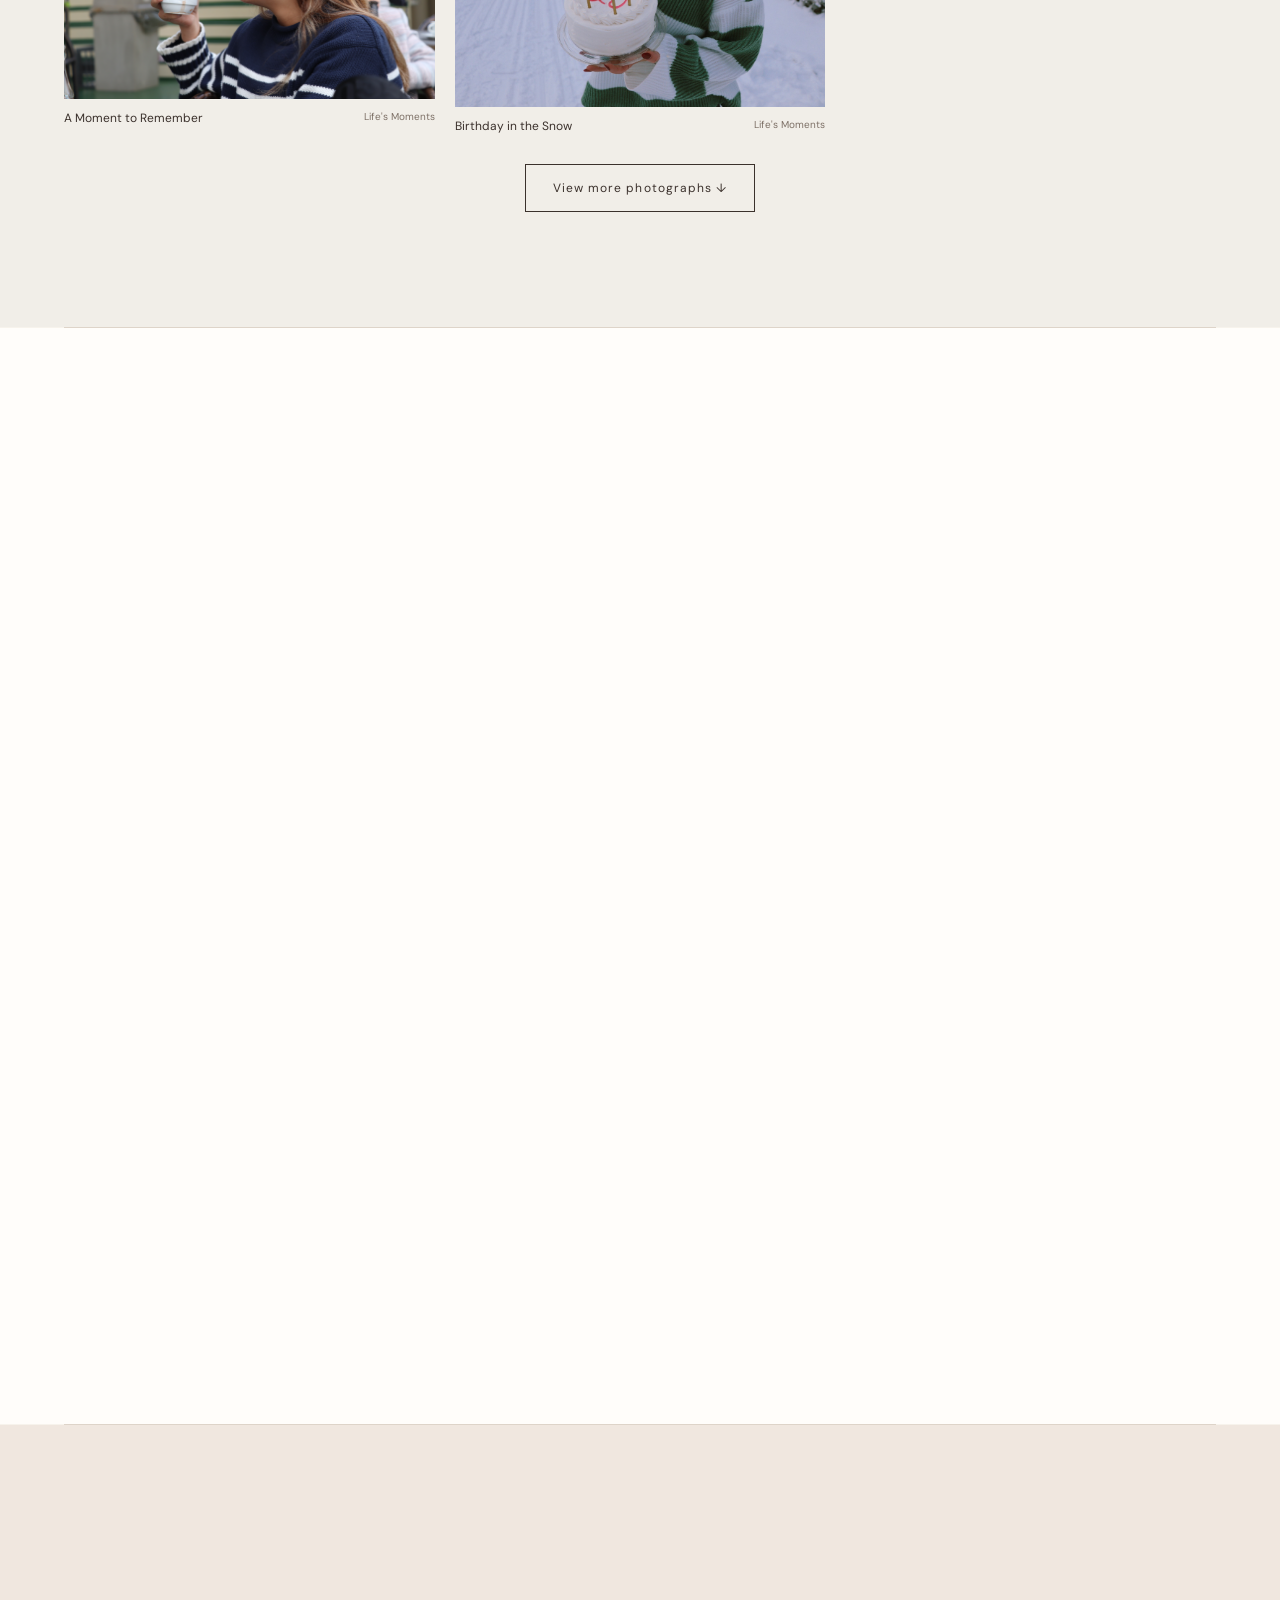
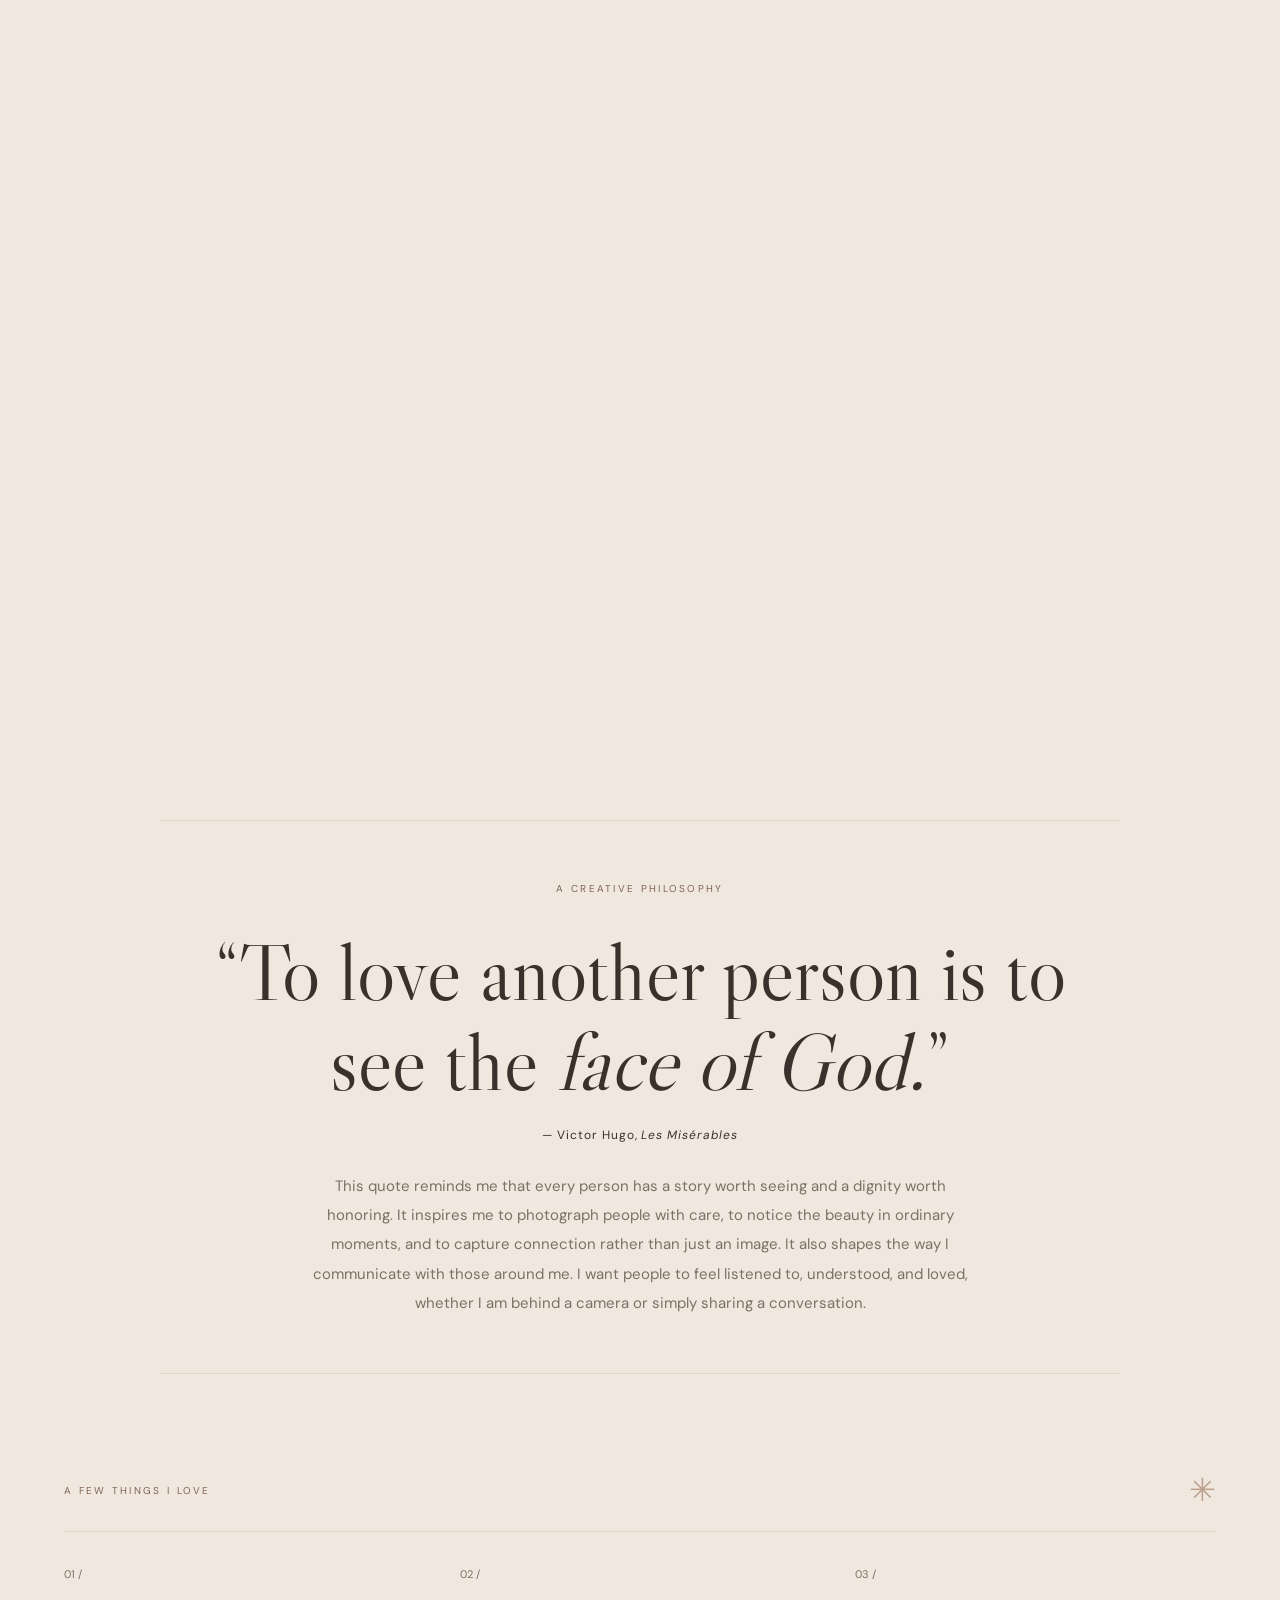
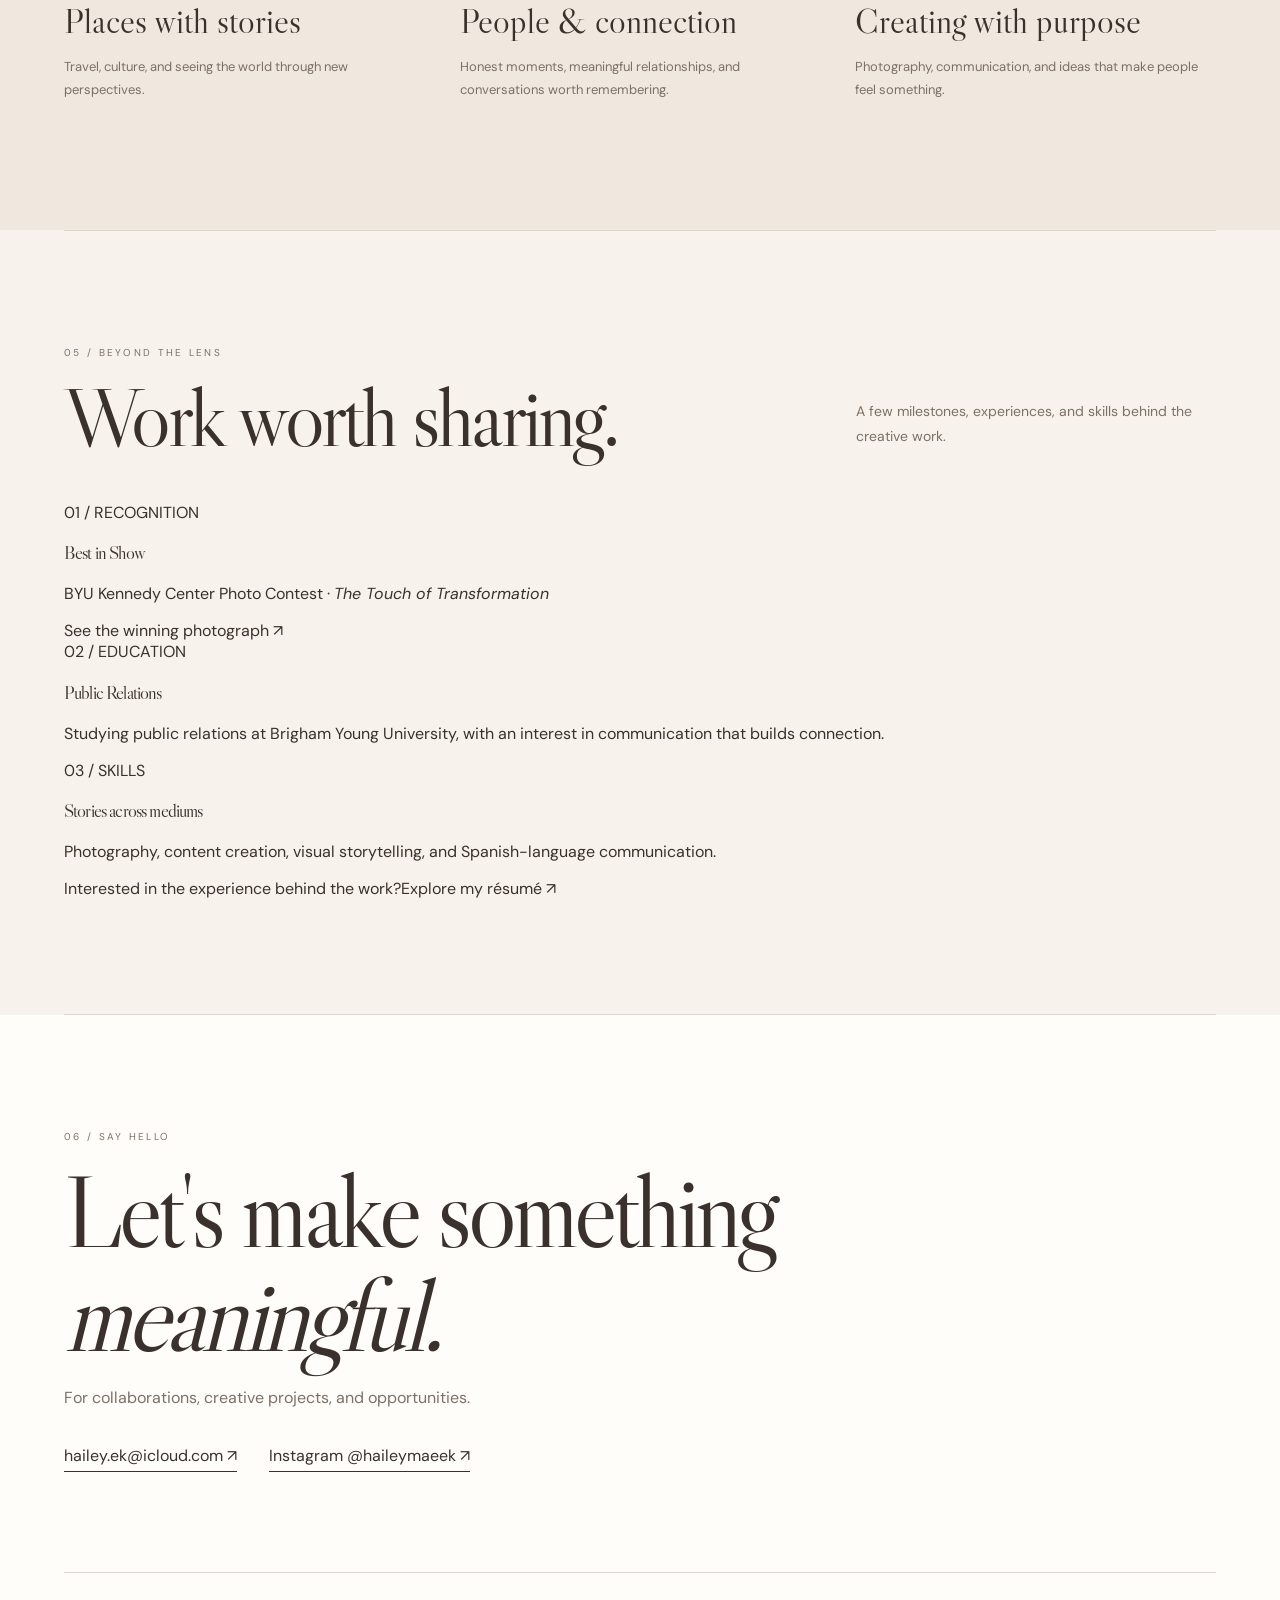
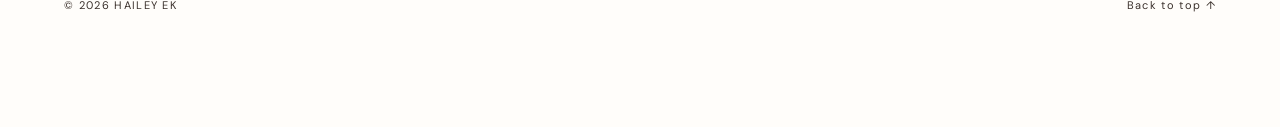
==== commit b0503921: "Add résumé links and professional highlights section" ====
--- a/index.html
+++ b/index.html
@@ -1,12 +1,13 @@
-<!doctype html><html lang="en"><head><meta charset="utf-8"><meta name="viewport" content="width=device-width,initial-scale=1"><meta name="description" content="Hailey Ek — photography, content creation, and stories worth telling."><meta name="theme-color" content="#f7f3ec"><title>Hailey Ek | Photography & Creative Storytelling</title><link rel="preconnect" href="https://fonts.googleapis.com"><link rel="preconnect" href="https://fonts.gstatic.com" crossorigin><link href="https://fonts.googleapis.com/css2?family=DM+Sans:wght@400;500;600&family=Libre+Caslon+Display&display=swap" rel="stylesheet"><link rel="stylesheet" href="style.css?v=20261017-editorialpanels"></head><body>
-<header><nav class="nav" aria-label="Main navigation"><a class="brand" href="#top">HAILEY EK<span class="dot">.</span></a><div class="navlinks"><a href="#photography">Photography</a><a href="#content">Content</a><a href="#about">About</a></div><a class="nav-contact" href="#contact">Let's connect ↗</a></nav></header>
+<!doctype html><html lang="en"><head><meta charset="utf-8"><meta name="viewport" content="width=device-width,initial-scale=1"><meta name="description" content="Hailey Ek — photography, content creation, and stories worth telling."><meta name="theme-color" content="#f7f3ec"><title>Hailey Ek | Photography & Creative Storytelling</title><link rel="preconnect" href="https://fonts.googleapis.com"><link rel="preconnect" href="https://fonts.gstatic.com" crossorigin><link href="https://fonts.googleapis.com/css2?family=DM+Sans:wght@400;500;600&family=Libre+Caslon+Display&display=swap" rel="stylesheet"><link rel="stylesheet" href="style.css?v=20261017-highlights"></head><body>
+<header><nav class="nav" aria-label="Main navigation"><a class="brand" href="#top">HAILEY EK<span class="dot">.</span></a><div class="navlinks"><a href="#photography">Photography</a><a href="#content">Content</a><a href="#about">About</a><a href="#highlights">Highlights</a></div><a class="nav-contact" href="#contact">Let's connect ↗</a></nav></header>
 <main id="top"><section class="hero"><div class="eyebrow reveal">PHOTOGRAPHY · CONTENT CREATION · STORYTELLING</div><h1 class="reveal">A life worth<br><em>looking at.</em></h1><div class="hero-bottom reveal"><p>Finding beauty in the everyday and telling stories that bring people together.</p><a class="text-link" href="#photography">Explore my work <span>↘</span></a></div></section>
 <div class="hero-frame reveal"><img src="images/photo-10.jpg" alt="Young monks holding candles during a ceremony" fetchpriority="high"><span class="image-credit">STORIES IN STILLNESS / SELECTED PHOTOGRAPHY</span></div>
 <section id="featured" class="section featured-section" aria-label="Featured work"><div class="section-heading reveal"><div><div class="eyebrow">AWARD-WINNING PHOTOGRAPHY / BEST IN SHOW</div><h2>The Touch of Transformation.</h2></div><p>BYU Kennedy Center Photo Contest · Around the World: Seeking the Sacred From Europe to Asia.</p></div><div class="featured-shell reveal"><div class="featured-viewport" id="featured-viewport" aria-roledescription="carousel"><div class="featured-track" id="featured-track"></div></div><div class="featured-controls"><span class="featured-count" id="featured-count" aria-live="polite">01 / 04</span><div class="featured-dots" id="featured-dots" aria-label="Choose featured work"></div><div class="featured-arrows"><button type="button" id="featured-prev" aria-label="Previous featured work">←</button><button type="button" id="featured-next" aria-label="Next featured work">→</button></div></div></div></section>
 <section id="photography" class="section photography-unified"><div class="section-heading reveal"><div><div class="eyebrow">01 / THE PHOTOGRAPHY PORTFOLIO</div><h2>Stories through the lens.</h2></div><p>People, places, and moments that remind me there is beauty in every story.</p></div><div class="photo-filter-wrap reveal"><div class="filter-bar" role="group" aria-label="Filter photographs by collection"><button class="filter active" data-filter="All" type="button" aria-pressed="true">All Photos</button><button class="filter" data-filter="Life's Moments" type="button" aria-pressed="false">Life's Moments</button><button class="filter" data-filter="Travel & Culture" type="button" aria-pressed="false">Travel & Culture</button><button class="filter" data-filter="Architecture & Details" type="button" aria-pressed="false">Architecture & Details</button><button class="filter" data-filter="Faith & Storytelling" type="button" aria-pressed="false">Faith & Storytelling</button></div><div id="gallery-count" class="photo-gallery-count" aria-live="polite"></div></div><div id="gallery" class="gallery unified-gallery"></div><div class="gallery-more-wrap"><button id="gallery-more" class="gallery-more" type="button" hidden>View more photographs ↓</button></div></section>
 <section id="content" class="section"><div class="section-heading reveal"><div><div class="eyebrow">03 / CONTENT CREATION</div><h2>Made to connect.</h2></div><p>Social storytelling in motion: short-form video, creative projects, and ideas brought to life.</p></div><div id="projects" class="project-grid"></div><div id="project-empty" class="project-empty reveal"><span class="eyebrow">COMING SOON / NEW WORK</span><h3>More stories in motion.</h3><p>Reels, social media projects, and video storytelling will live here. The section is ready for new work.</p><div class="film-marks" aria-hidden="true">▶ &nbsp; 9:16 &nbsp; ✳</div></div></section>
-<section id="about" class="section about about-editorial"><div class="eyebrow reveal">04 / A LITTLE ABOUT ME</div><div class="about-editorial-grid"><div class="about-portrait-column reveal"><div class="about-portrait-placeholder about-portrait-photo"><img src="IMG_4217%202.JPG" alt="Portrait of Hailey Ek" loading="lazy"></div><div class="about-image-note">A little behind the lens <span>↗</span></div></div><div class="about-editorial-copy reveal"><span class="about-intro-label">THE PERSON BEHIND THE WORK</span><h2>Hi, I'm<br><em>Hailey.</em></h2><p class="about-lead">I'm a photographer, storyteller, and public relations student who believes the best stories are the ones that make us feel connected.</p><p>I've always loved the little details. The conversations, places, people, and moments that might otherwise go unnoticed. Whether I'm behind a camera, creating a campaign, or exploring somewhere new, I love finding ways to turn those moments into something meaningful.</p><p>For me, creativity is about more than making something beautiful. It's about making people feel something.</p><div class="about-signoff">With curiosity, <span>Hailey</span></div></div></div><div class="about-philosophy reveal"><span class="eyebrow">A CREATIVE PHILOSOPHY</span><blockquote>“To love another person is to see the <em>face of God.</em>”</blockquote><p class="about-quote-author">— Victor Hugo, <em>Les Misérables</em></p><p class="about-quote-reflection">This quote reminds me that every person has a story worth seeing and a dignity worth honoring. It inspires me to photograph people with care, to notice the beauty in ordinary moments, and to capture connection rather than just an image. It also shapes the way I communicate with those around me. I want people to feel listened to, understood, and loved, whether I am behind a camera or simply sharing a conversation.</p></div><div class="about-personal reveal"><div class="about-personal-heading"><span class="eyebrow">A FEW THINGS I LOVE</span><span class="about-personal-flourish" aria-hidden="true">✳</span></div><div class="about-personal-grid"><div><span>01 /</span><strong>Places with stories</strong><p>Travel, culture, and seeing the world through new perspectives.</p></div><div><span>02 /</span><strong>People & connection</strong><p>Honest moments, meaningful relationships, and conversations worth remembering.</p></div><div><span>03 /</span><strong>Creating with purpose</strong><p>Photography, communication, and ideas that make people feel something.</p></div></div></div></section>
-<footer id="contact" class="section footer"><div class="eyebrow">05 / SAY HELLO</div><h2>Let's make something<br><em>meaningful.</em></h2><p>For collaborations, creative projects, and opportunities.</p><div class="contact-links"><a href="mailto:hailey.ek@icloud.com" aria-label="Email Hailey Ek">hailey.ek@icloud.com ↗</a><a href="https://www.instagram.com/haileymaeek/" target="_blank" rel="noopener noreferrer" aria-label="Hailey Ek on Instagram">Instagram @haileymaeek ↗</a></div><div class="footer-bottom"><span>© <span id="year"></span> HAILEY EK</span><a href="#top">Back to top ↑</a></div></footer></main>
+<section id="about" class="section about about-editorial"><div class="eyebrow reveal">04 / A LITTLE ABOUT ME</div><div class="about-editorial-grid"><div class="about-portrait-column reveal"><div class="about-portrait-placeholder about-portrait-photo"><img src="IMG_4217%202.JPG" alt="Portrait of Hailey Ek" loading="lazy"></div><div class="about-image-note">A little behind the lens <span>↗</span></div></div><div class="about-editorial-copy reveal"><span class="about-intro-label">THE PERSON BEHIND THE WORK</span><h2>Hi, I'm<br><em>Hailey.</em></h2><p class="about-lead">I'm a photographer, storyteller, and public relations student who believes the best stories are the ones that make us feel connected.</p><p>I've always loved the little details. The conversations, places, people, and moments that might otherwise go unnoticed. Whether I'm behind a camera, creating a campaign, or exploring somewhere new, I love finding ways to turn those moments into something meaningful.</p><p>For me, creativity is about more than making something beautiful. It's about making people feel something.</p><div class="about-resume-link"><a href="Hailey%20Ek%20Resume.png" target="_blank" rel="noopener noreferrer">View my résumé <span aria-hidden="true">↗</span></a><small>Opens résumé in a new tab</small></div><div class="about-signoff">With curiosity, <span>Hailey</span></div></div></div><div class="about-philosophy reveal"><span class="eyebrow">A CREATIVE PHILOSOPHY</span><blockquote>“To love another person is to see the <em>face of God.</em>”</blockquote><p class="about-quote-author">— Victor Hugo, <em>Les Misérables</em></p><p class="about-quote-reflection">This quote reminds me that every person has a story worth seeing and a dignity worth honoring. It inspires me to photograph people with care, to notice the beauty in ordinary moments, and to capture connection rather than just an image. It also shapes the way I communicate with those around me. I want people to feel listened to, understood, and loved, whether I am behind a camera or simply sharing a conversation.</p></div><div class="about-personal reveal"><div class="about-personal-heading"><span class="eyebrow">A FEW THINGS I LOVE</span><span class="about-personal-flourish" aria-hidden="true">✳</span></div><div class="about-personal-grid"><div><span>01 /</span><strong>Places with stories</strong><p>Travel, culture, and seeing the world through new perspectives.</p></div><div><span>02 /</span><strong>People & connection</strong><p>Honest moments, meaningful relationships, and conversations worth remembering.</p></div><div><span>03 /</span><strong>Creating with purpose</strong><p>Photography, communication, and ideas that make people feel something.</p></div></div></div></section>
+<section id="highlights" class="section highlights-section"><div class="section-heading reveal"><div><div class="eyebrow">05 / BEYOND THE LENS</div><h2>Work worth sharing.</h2></div><p>A few milestones, experiences, and skills behind the creative work.</p></div><div class="highlights-grid"><article class="highlight-item reveal"><span class="highlight-number">01 / RECOGNITION</span><h3>Best in Show</h3><p>BYU Kennedy Center Photo Contest · <em>The Touch of Transformation</em></p><a href="#featured">See the winning photograph ↗</a></article><article class="highlight-item reveal"><span class="highlight-number">02 / EDUCATION</span><h3>Public Relations</h3><p>Studying public relations at Brigham Young University, with an interest in communication that builds connection.</p></article><article class="highlight-item reveal"><span class="highlight-number">03 / SKILLS</span><h3>Stories across mediums</h3><p>Photography, content creation, visual storytelling, and Spanish-language communication.</p></article></div><div class="highlights-resume reveal"><span>Interested in the experience behind the work?</span><a href="Hailey%20Ek%20Resume.png" target="_blank" rel="noopener noreferrer">Explore my résumé ↗</a></div></section>
+<footer id="contact" class="section footer"><div class="eyebrow">06 / SAY HELLO</div><h2>Let's make something<br><em>meaningful.</em></h2><p>For collaborations, creative projects, and opportunities.</p><div class="contact-links"><a href="mailto:hailey.ek@icloud.com" aria-label="Email Hailey Ek">hailey.ek@icloud.com ↗</a><a href="https://www.instagram.com/haileymaeek/" target="_blank" rel="noopener noreferrer" aria-label="Hailey Ek on Instagram">Instagram @haileymaeek ↗</a></div><div class="footer-bottom"><span>© <span id="year"></span> HAILEY EK</span><a href="#top">Back to top ↑</a></div></footer></main>
 <div class="viewer" id="viewer" role="dialog" aria-modal="true" aria-label="Photography viewer" aria-hidden="true"><div class="viewer-top"><span id="viewer-number"></span><button id="viewer-close" aria-label="Close photo viewer">Close ×</button></div><button class="viewer-arrow prev" id="viewer-prev" aria-label="Previous photo">←</button><div class="viewer-image"><img id="viewer-img" alt=""><div class="viewer-caption"><strong id="viewer-title"></strong><span id="viewer-category"></span></div></div><button class="viewer-arrow next" id="viewer-next" aria-label="Next photo">→</button></div>
 <div class="collection-modal" id="collection-modal" role="dialog" aria-modal="true" aria-label="Photography collection" aria-hidden="true"><div class="collection-modal-inner"><button id="collection-close" class="collection-close">← Back to collections</button><div class="eyebrow">A PHOTOGRAPHY COLLECTION</div><h2 id="collection-title"></h2><p id="collection-desc"></p><div id="collection-photos" class="gallery"></div></div></div>
 <div class="project-modal" id="project-modal" role="dialog" aria-modal="true" aria-label="Creative project" aria-hidden="true"><div class="project-modal-inner"><button id="project-close" class="project-close">← Back to projects</button><div class="eyebrow" id="project-type"></div><h2 id="project-title"></h2><p id="project-description"></p><div id="project-slides" class="project-slides"></div></div></div>
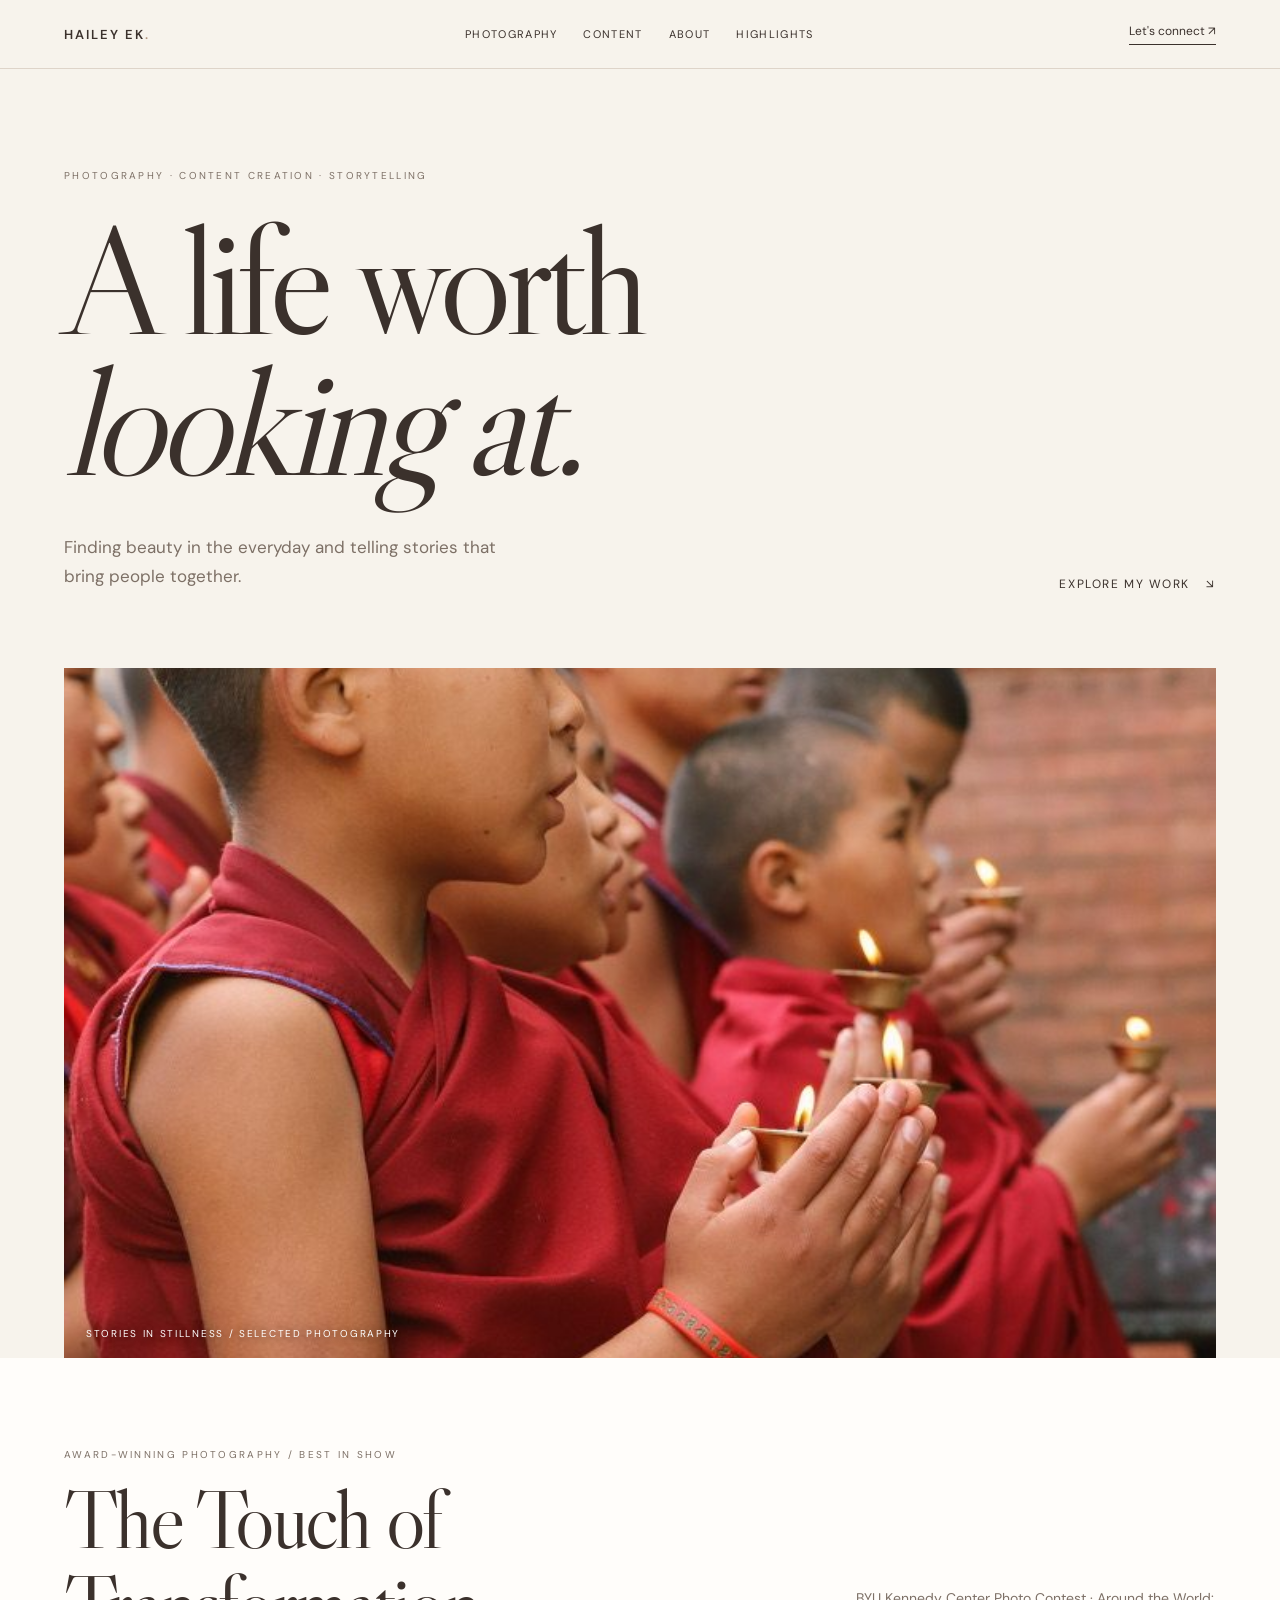
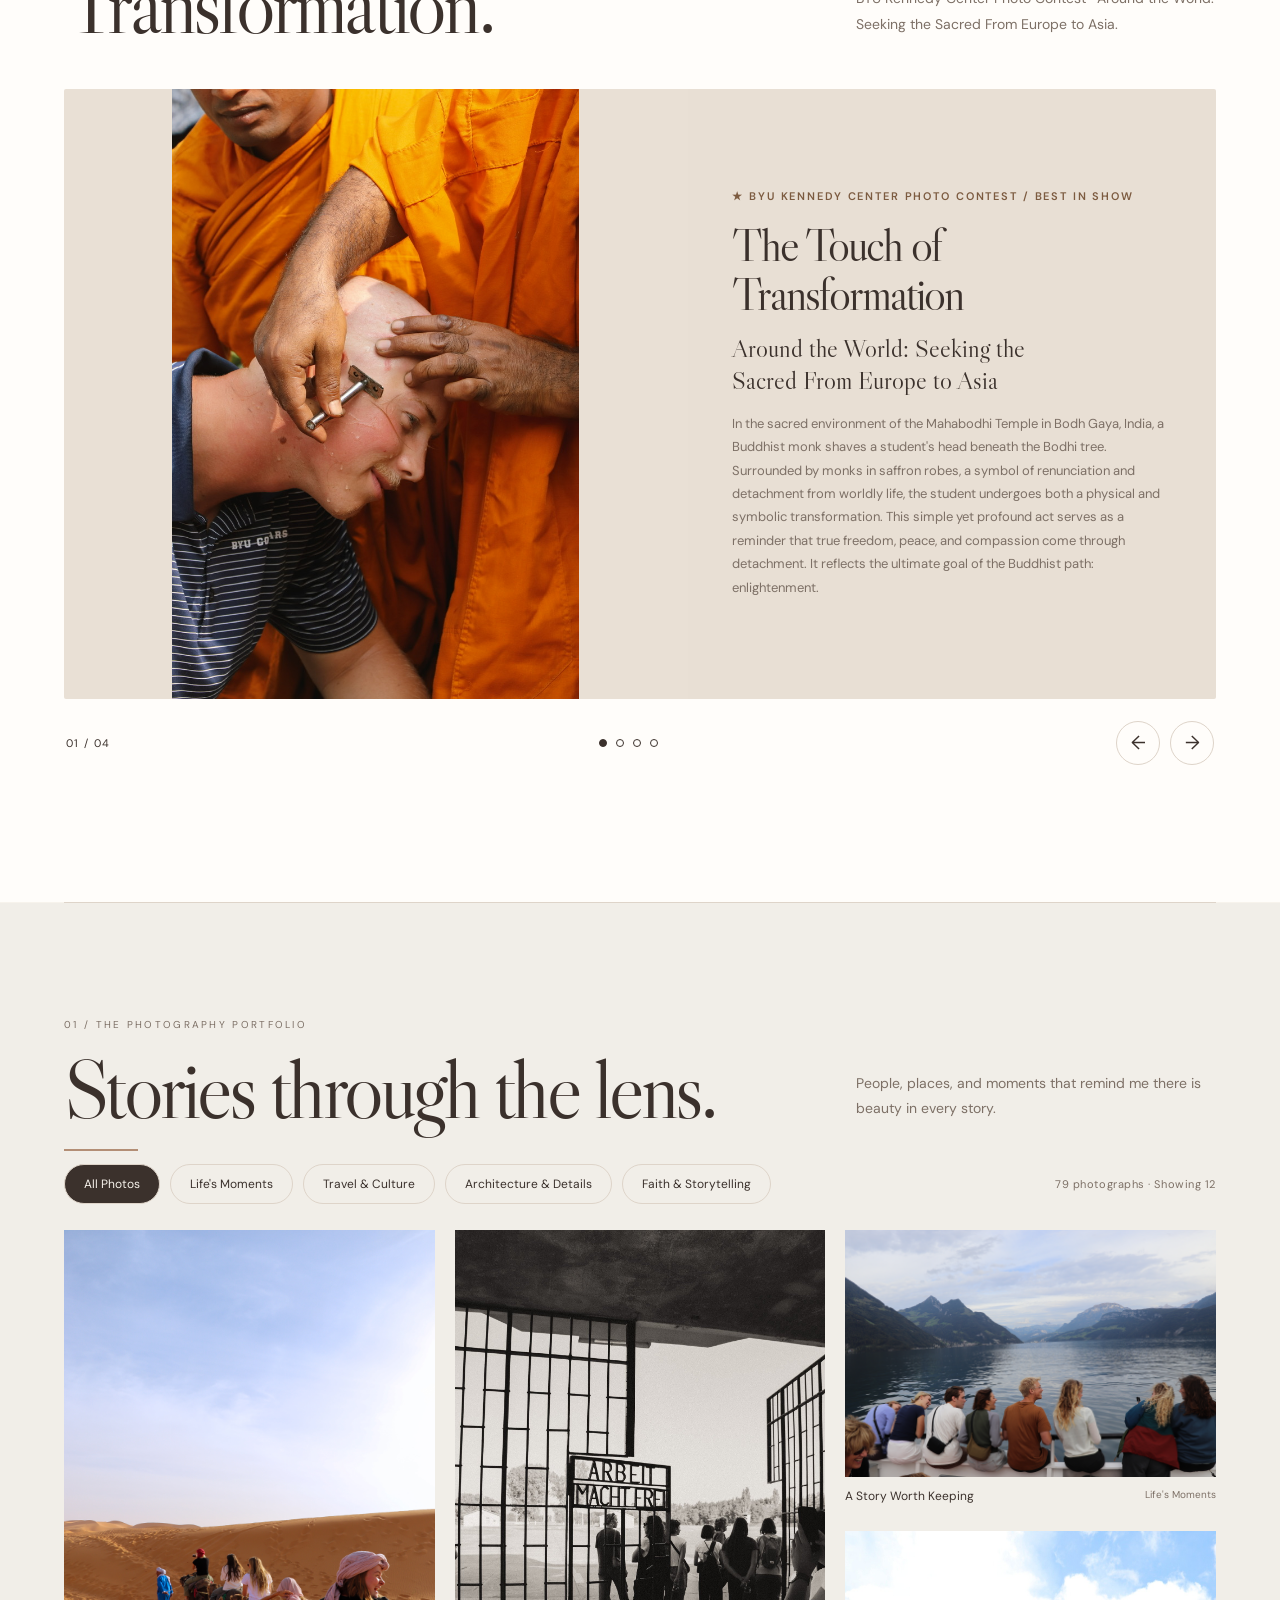
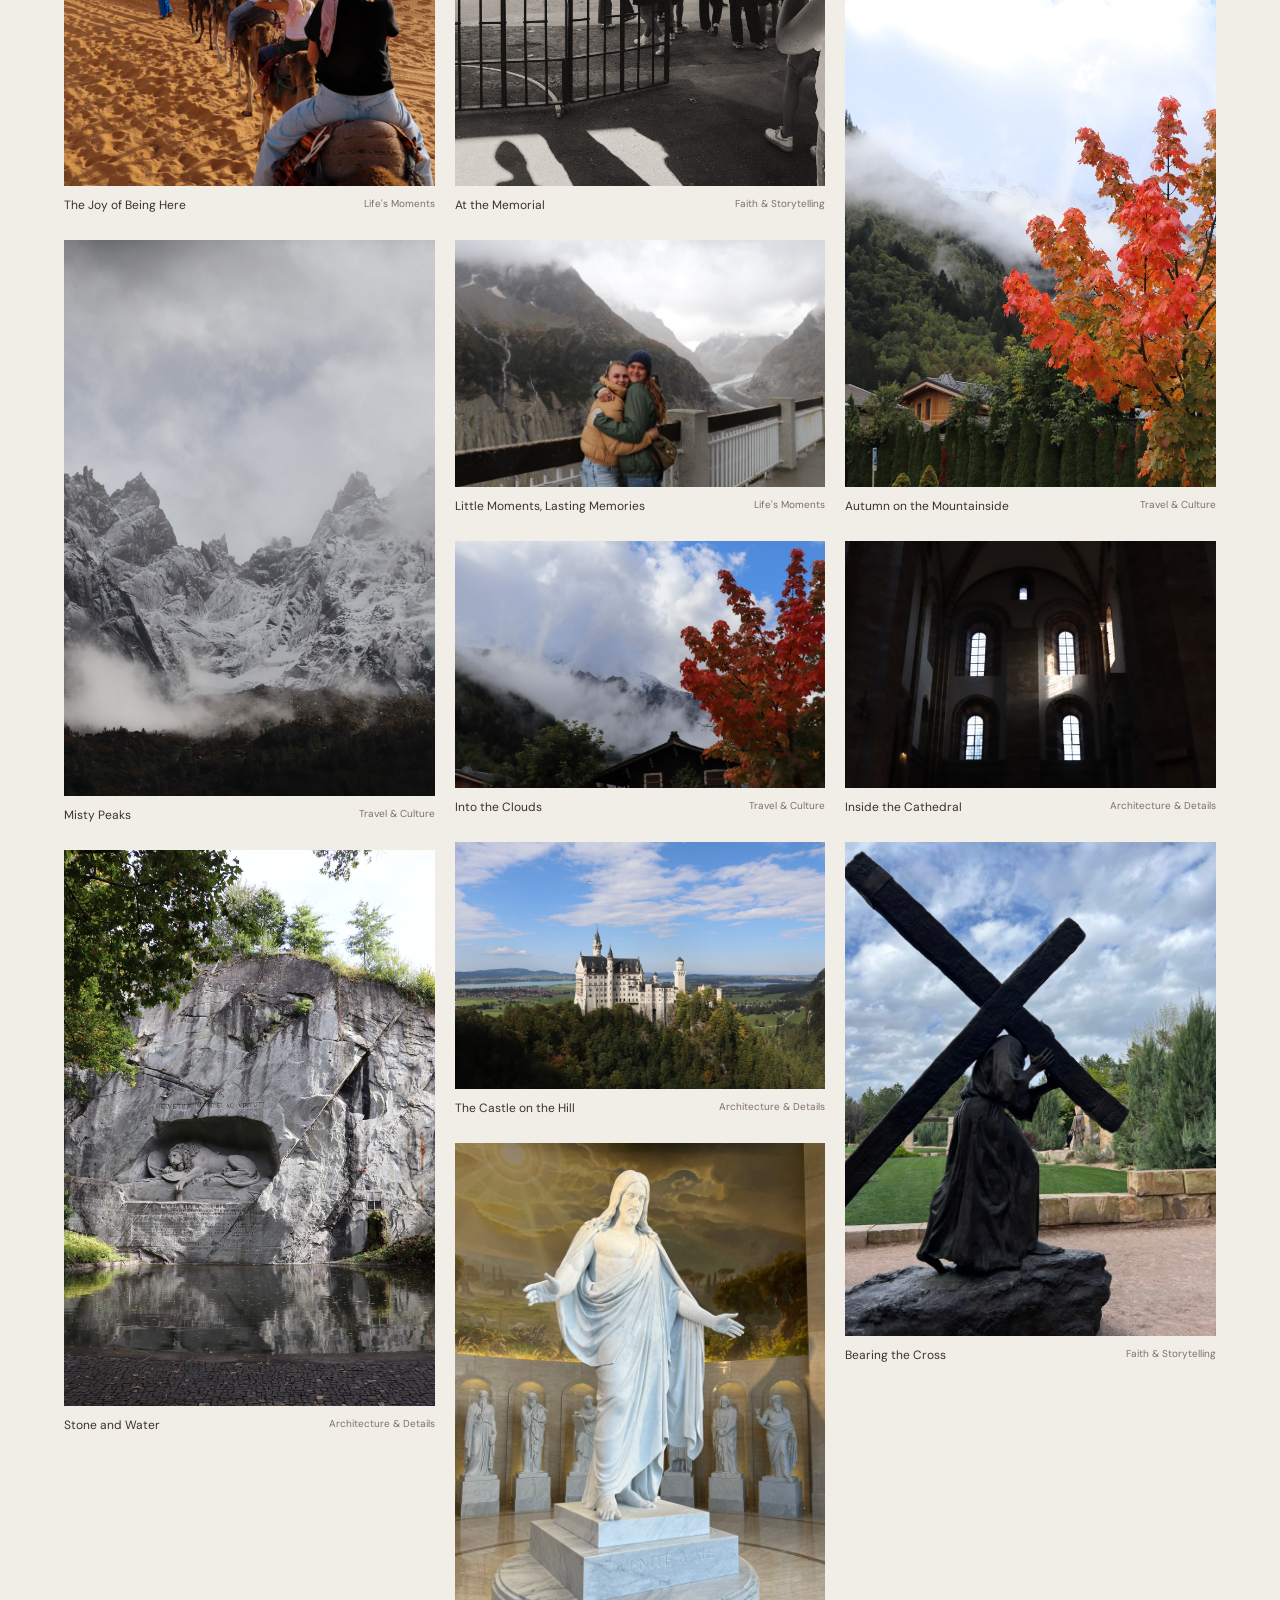
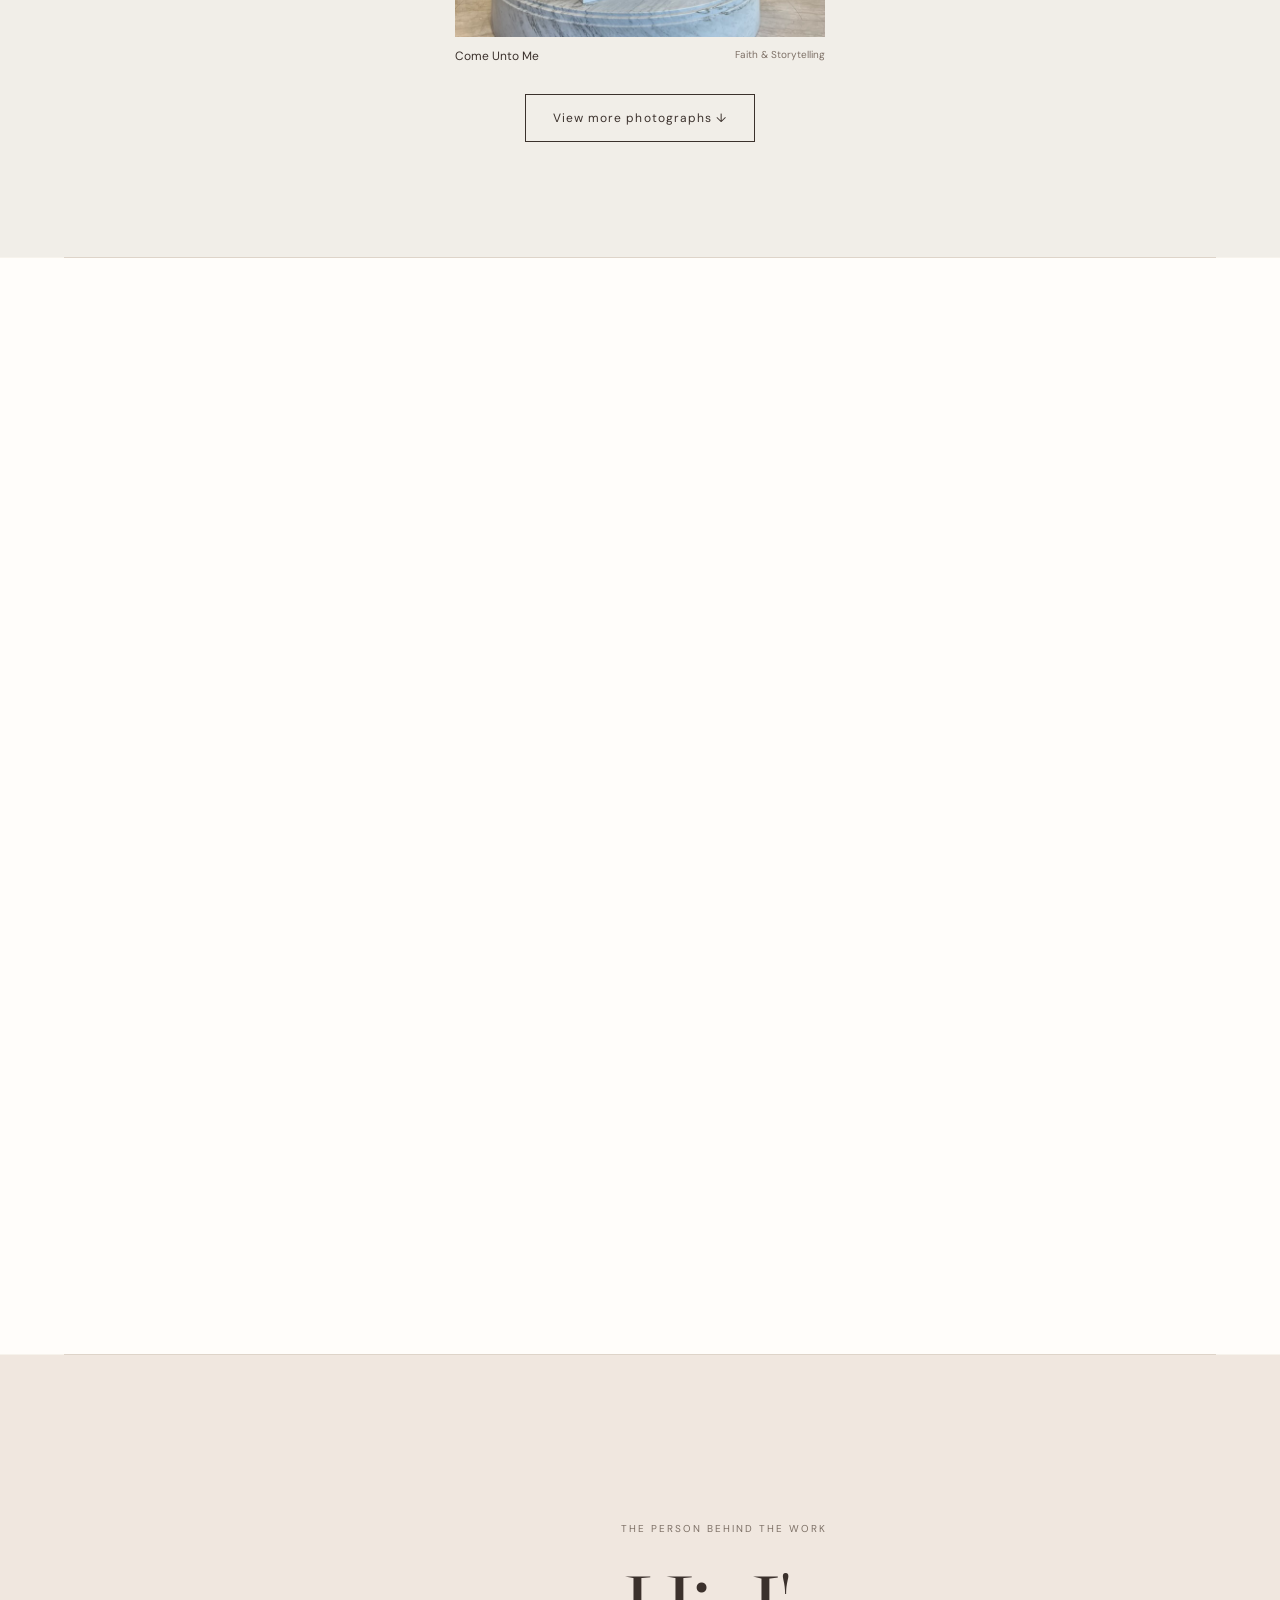
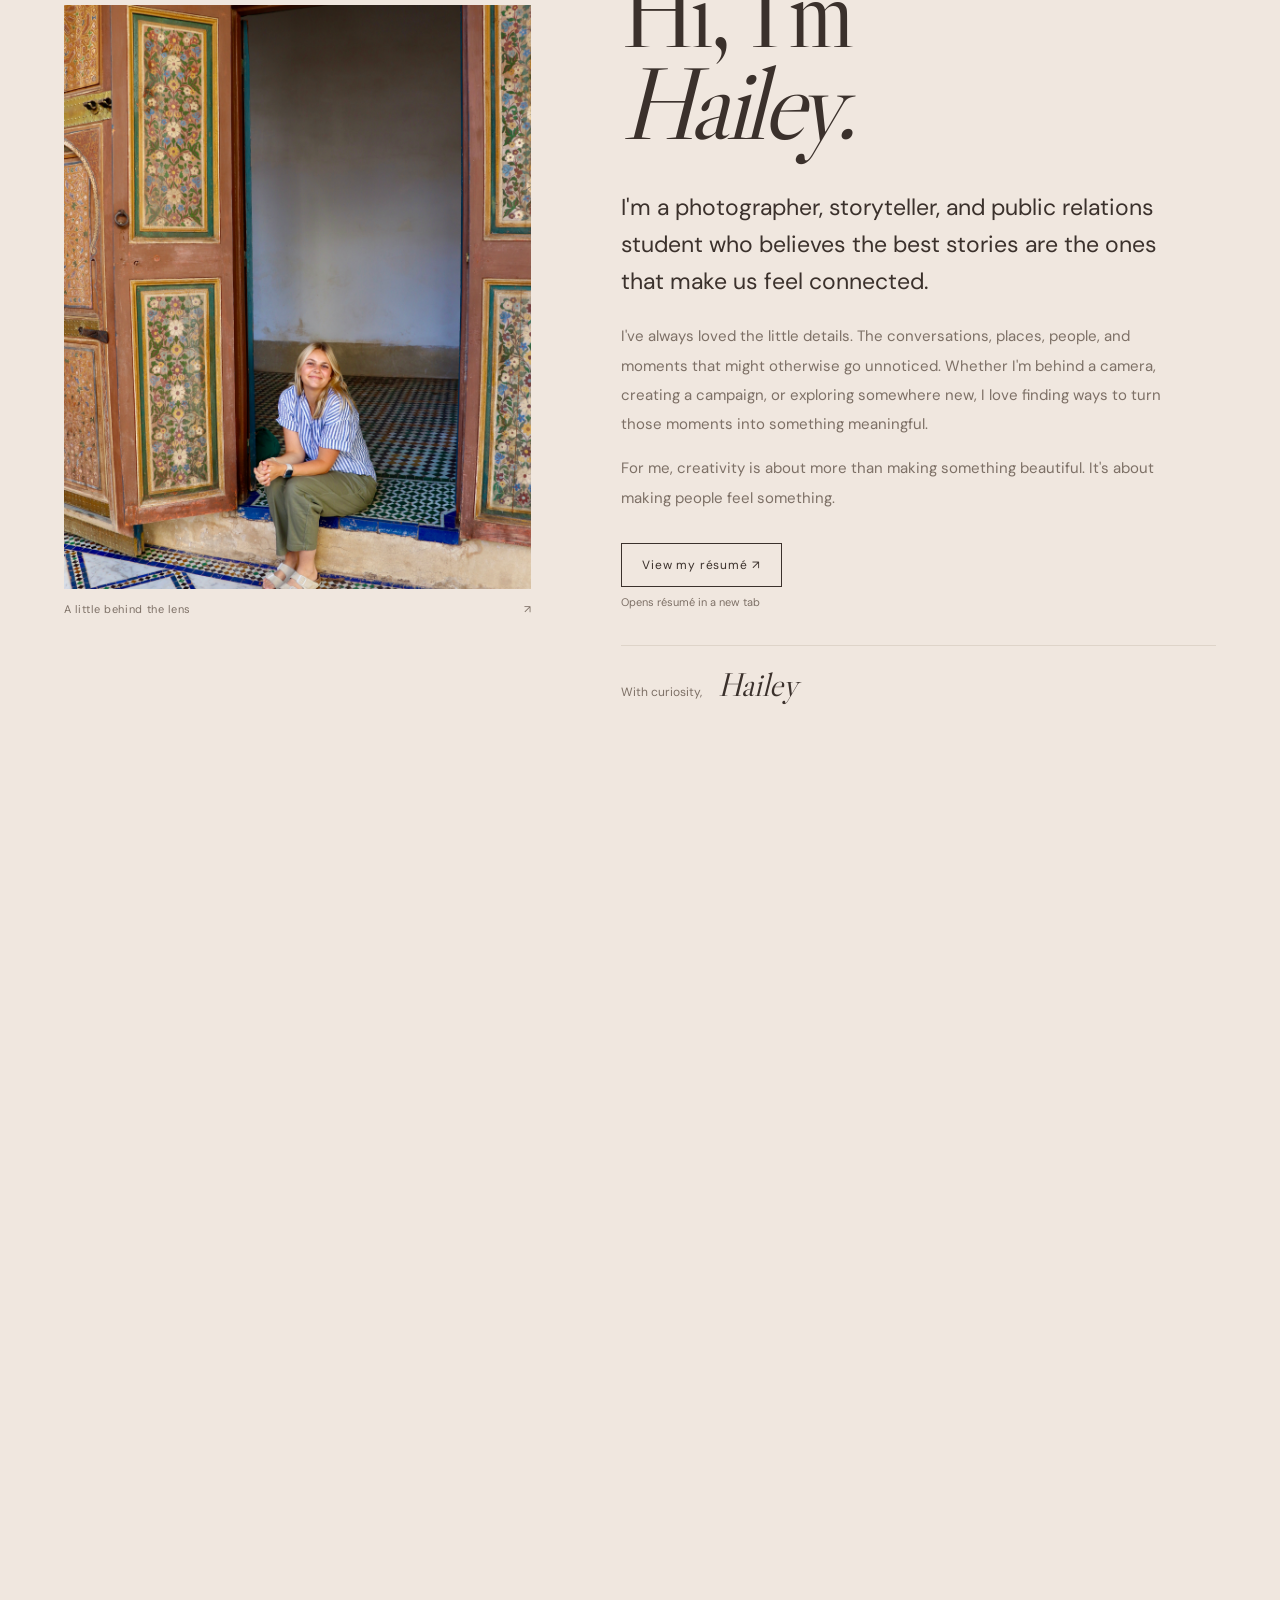
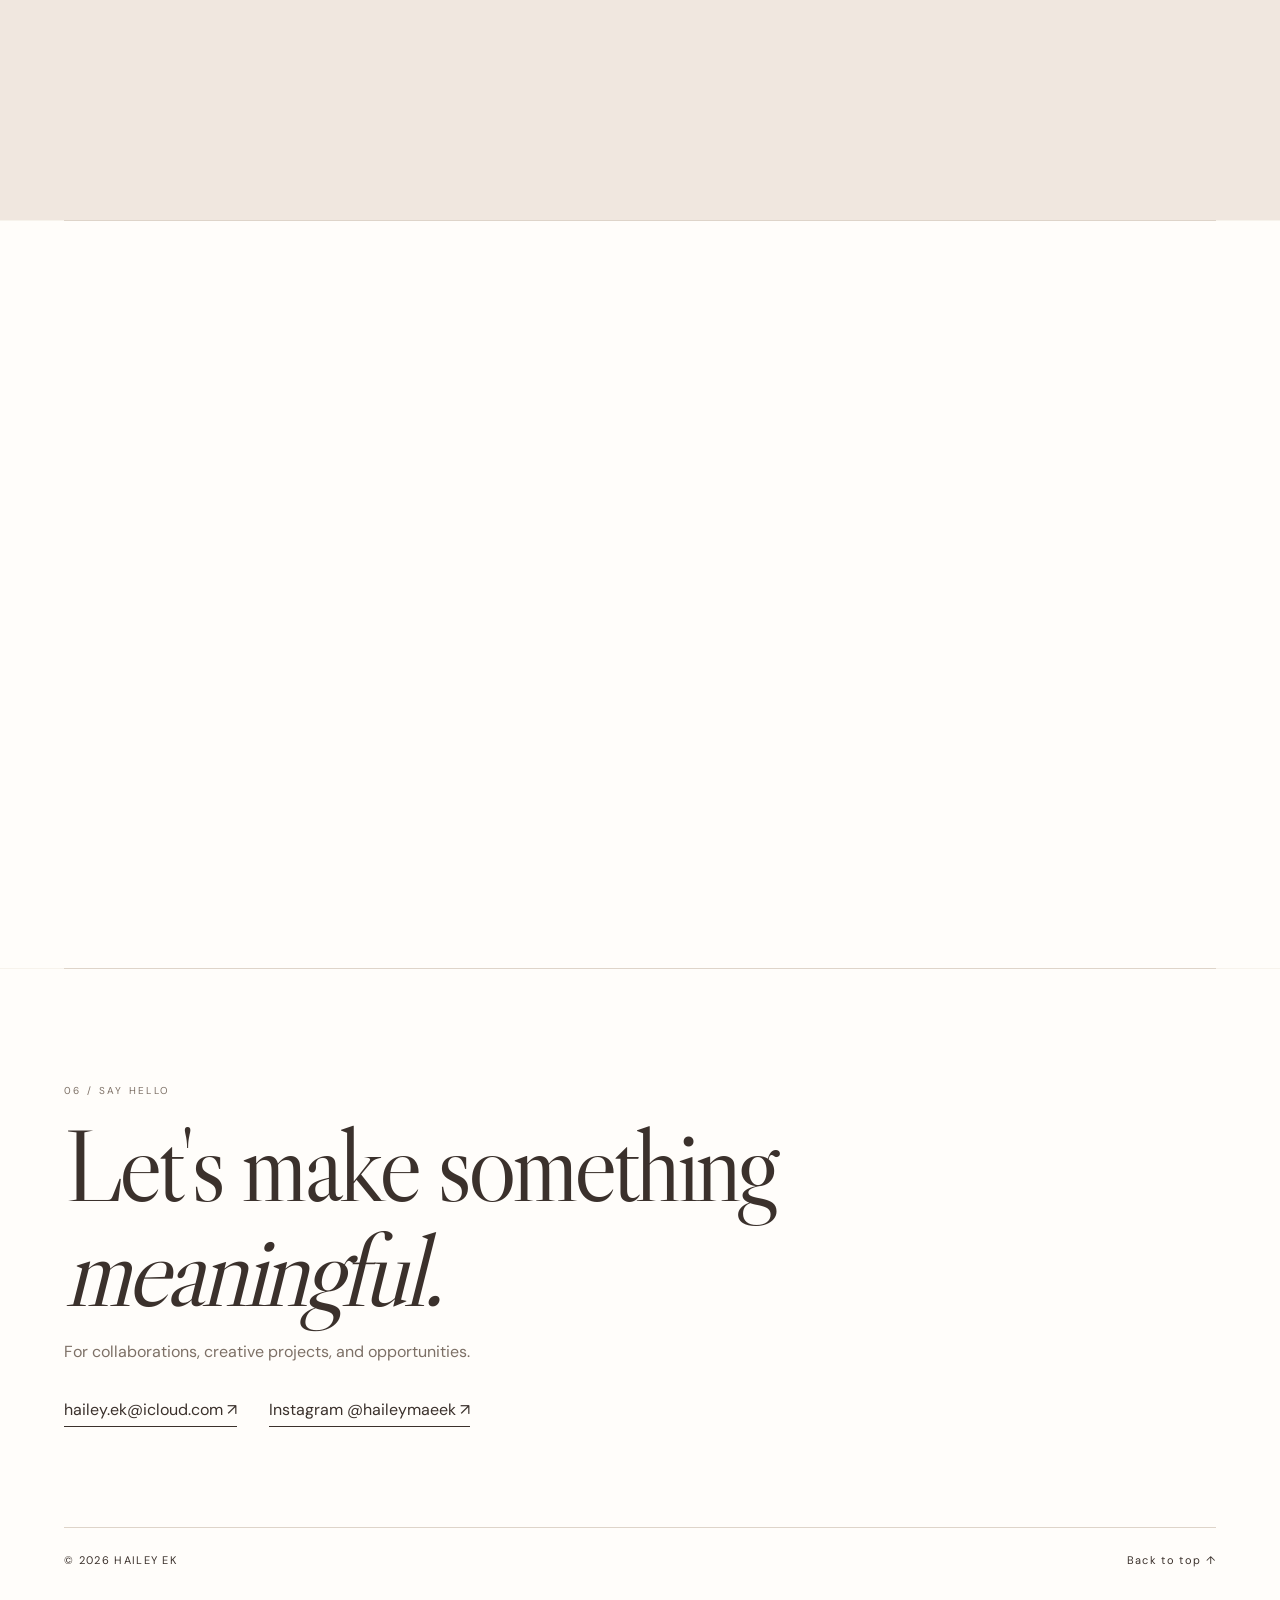
==== commit 4ae4d0df: "Curate All Photos with newest balanced selections across four categories" ====
--- a/index.html
+++ b/index.html
@@ -11,4 +11,4 @@
 <div class="viewer" id="viewer" role="dialog" aria-modal="true" aria-label="Photography viewer" aria-hidden="true"><div class="viewer-top"><span id="viewer-number"></span><button id="viewer-close" aria-label="Close photo viewer">Close ×</button></div><button class="viewer-arrow prev" id="viewer-prev" aria-label="Previous photo">←</button><div class="viewer-image"><img id="viewer-img" alt=""><div class="viewer-caption"><strong id="viewer-title"></strong><span id="viewer-category"></span></div></div><button class="viewer-arrow next" id="viewer-next" aria-label="Next photo">→</button></div>
 <div class="collection-modal" id="collection-modal" role="dialog" aria-modal="true" aria-label="Photography collection" aria-hidden="true"><div class="collection-modal-inner"><button id="collection-close" class="collection-close">← Back to collections</button><div class="eyebrow">A PHOTOGRAPHY COLLECTION</div><h2 id="collection-title"></h2><p id="collection-desc"></p><div id="collection-photos" class="gallery"></div></div></div>
 <div class="project-modal" id="project-modal" role="dialog" aria-modal="true" aria-label="Creative project" aria-hidden="true"><div class="project-modal-inner"><button id="project-close" class="project-close">← Back to projects</button><div class="eyebrow" id="project-type"></div><h2 id="project-title"></h2><p id="project-description"></p><div id="project-slides" class="project-slides"></div></div></div>
-<script src="photos.js?v=20261017-2"></script><script src="projects.js?v=20261017-projects"></script><script src="script.js?v=20261017-unifiedgallery"></script></body></html>+<script src="photos.js?v=20261017-2"></script><script src="projects.js?v=20261017-projects"></script><script src="script.js?v=20261017-mixed-gallery"></script></body></html>
--- a/style.css
+++ b/style.css
@@ -44,3 +44,6 @@
 #photography .section-heading::after{content:"";position:absolute;bottom:-19px;left:0;width:74px;height:2px;background:#b38e75}
 #about .eyebrow:first-child{color:#806553}
 @media(max-width:750px){#photography .section-heading::after{bottom:-14px}}
+
+/* Resume and professional highlights */
+.about-resume-link{display:flex;align-items:flex-start;flex-direction:column;gap:8px;margin-top:30px}.about-resume-link a,.highlights-resume a{display:inline-block;padding:13px 20px;border:1px solid var(--ink);font-size:12px;letter-spacing:.07em;transition:background .2s,color .2s}.about-resume-link a:hover,.highlights-resume a:hover{background:var(--ink);color:var(--bg)}.about-resume-link small{font-size:11px;color:var(--muted)}#highlights{position:relative;isolation:isolate}#highlights::before{content:"";position:absolute;top:0;bottom:0;left:50%;width:100vw;transform:translateX(-50%);z-index:-1;background:#fffdfa;pointer-events:none}.highlights-grid{display:grid;grid-template-columns:repeat(3,minmax(0,1fr));gap:30px}.highlight-item{border-top:1px solid #b7a697;padding:24px 0 35px}.highlight-number{font-size:10px;letter-spacing:.18em;color:var(--muted)}.highlight-item h3{font-size:clamp(30px,3.5vw,48px);margin:25px 0 14px}.highlight-item p{font-size:14px;line-height:1.8;color:var(--muted)}.highlight-item a{font-size:12px;text-decoration:underline;text-underline-offset:5px}.highlights-resume{margin-top:28px;padding-top:24px;border-top:1px solid var(--line);display:flex;justify-content:space-between;align-items:center;gap:20px;flex-wrap:wrap}.highlights-resume span{font-family:'Libre Caslon Display',Georgia,serif;font-size:25px}@media(max-width:750px){.highlights-grid{grid-template-columns:1fr;gap:0}.highlight-item{padding-bottom:26px}.highlights-resume{align-items:flex-start}}
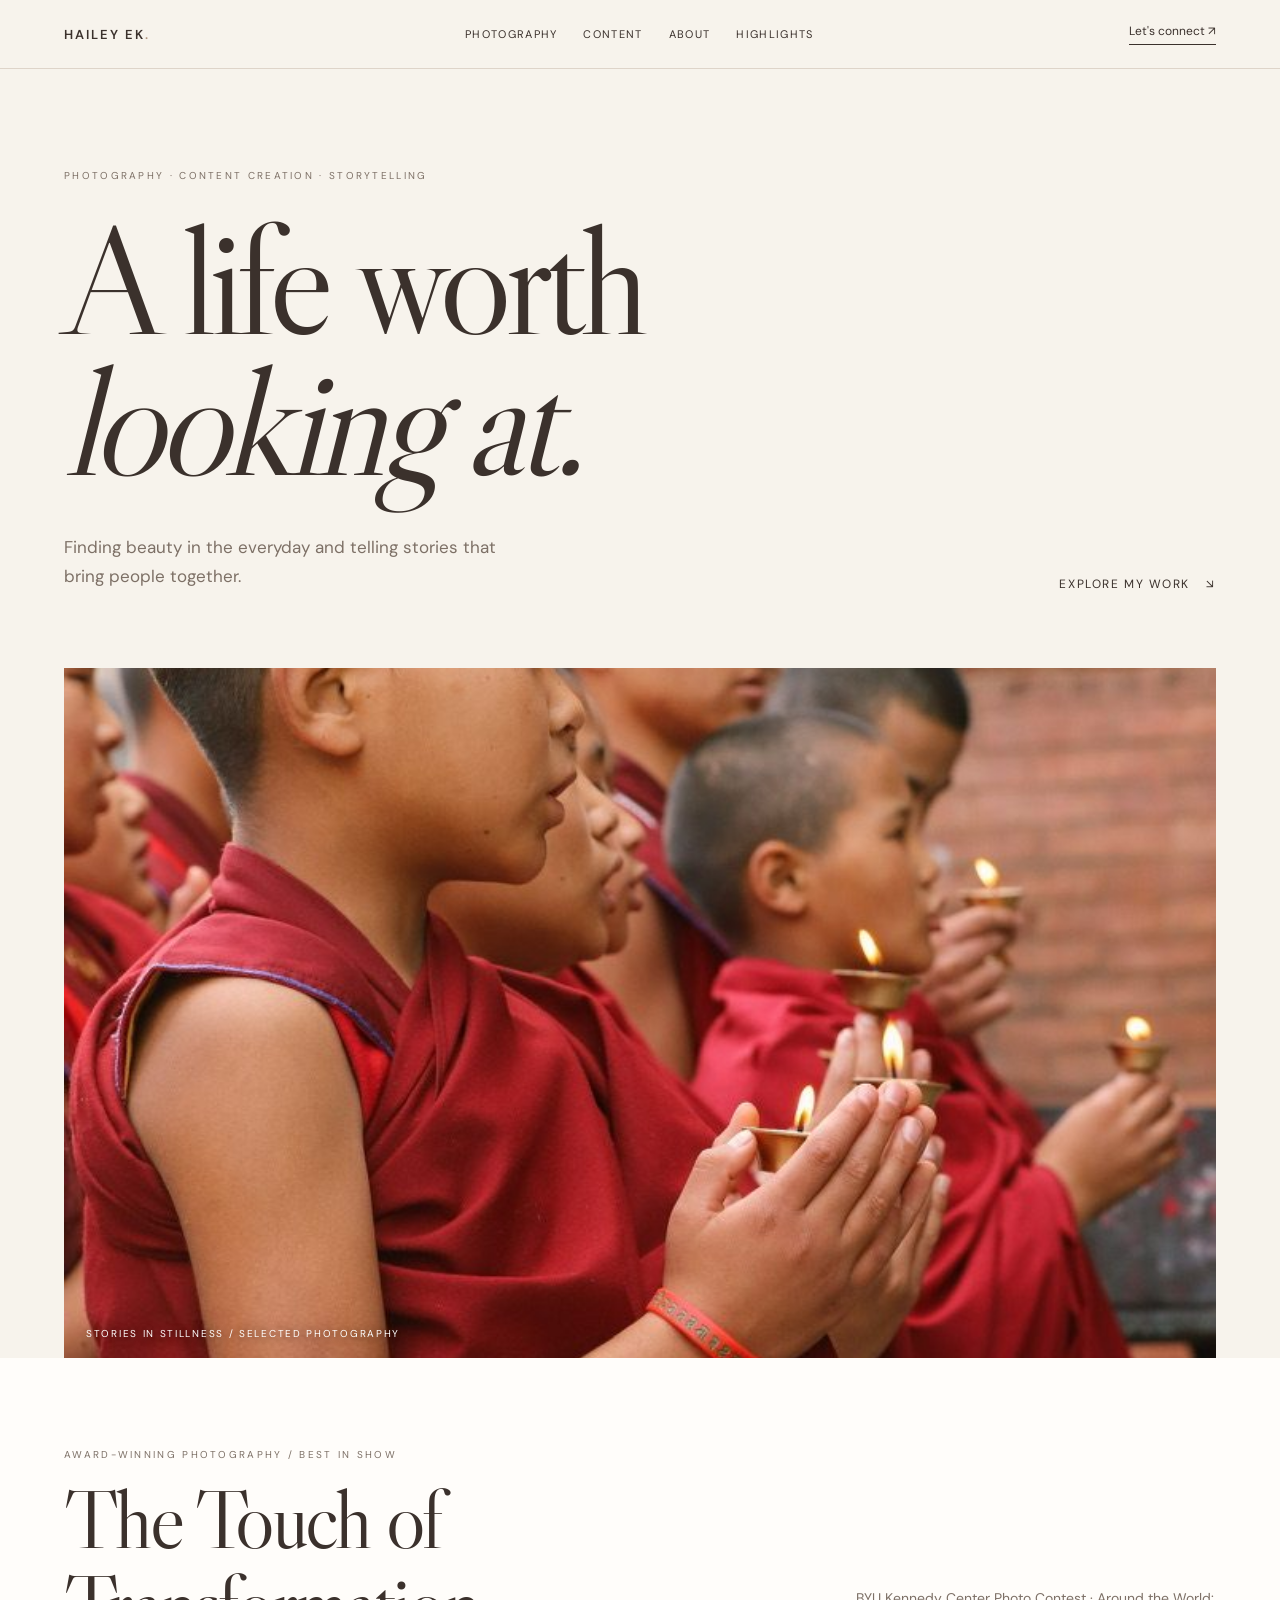
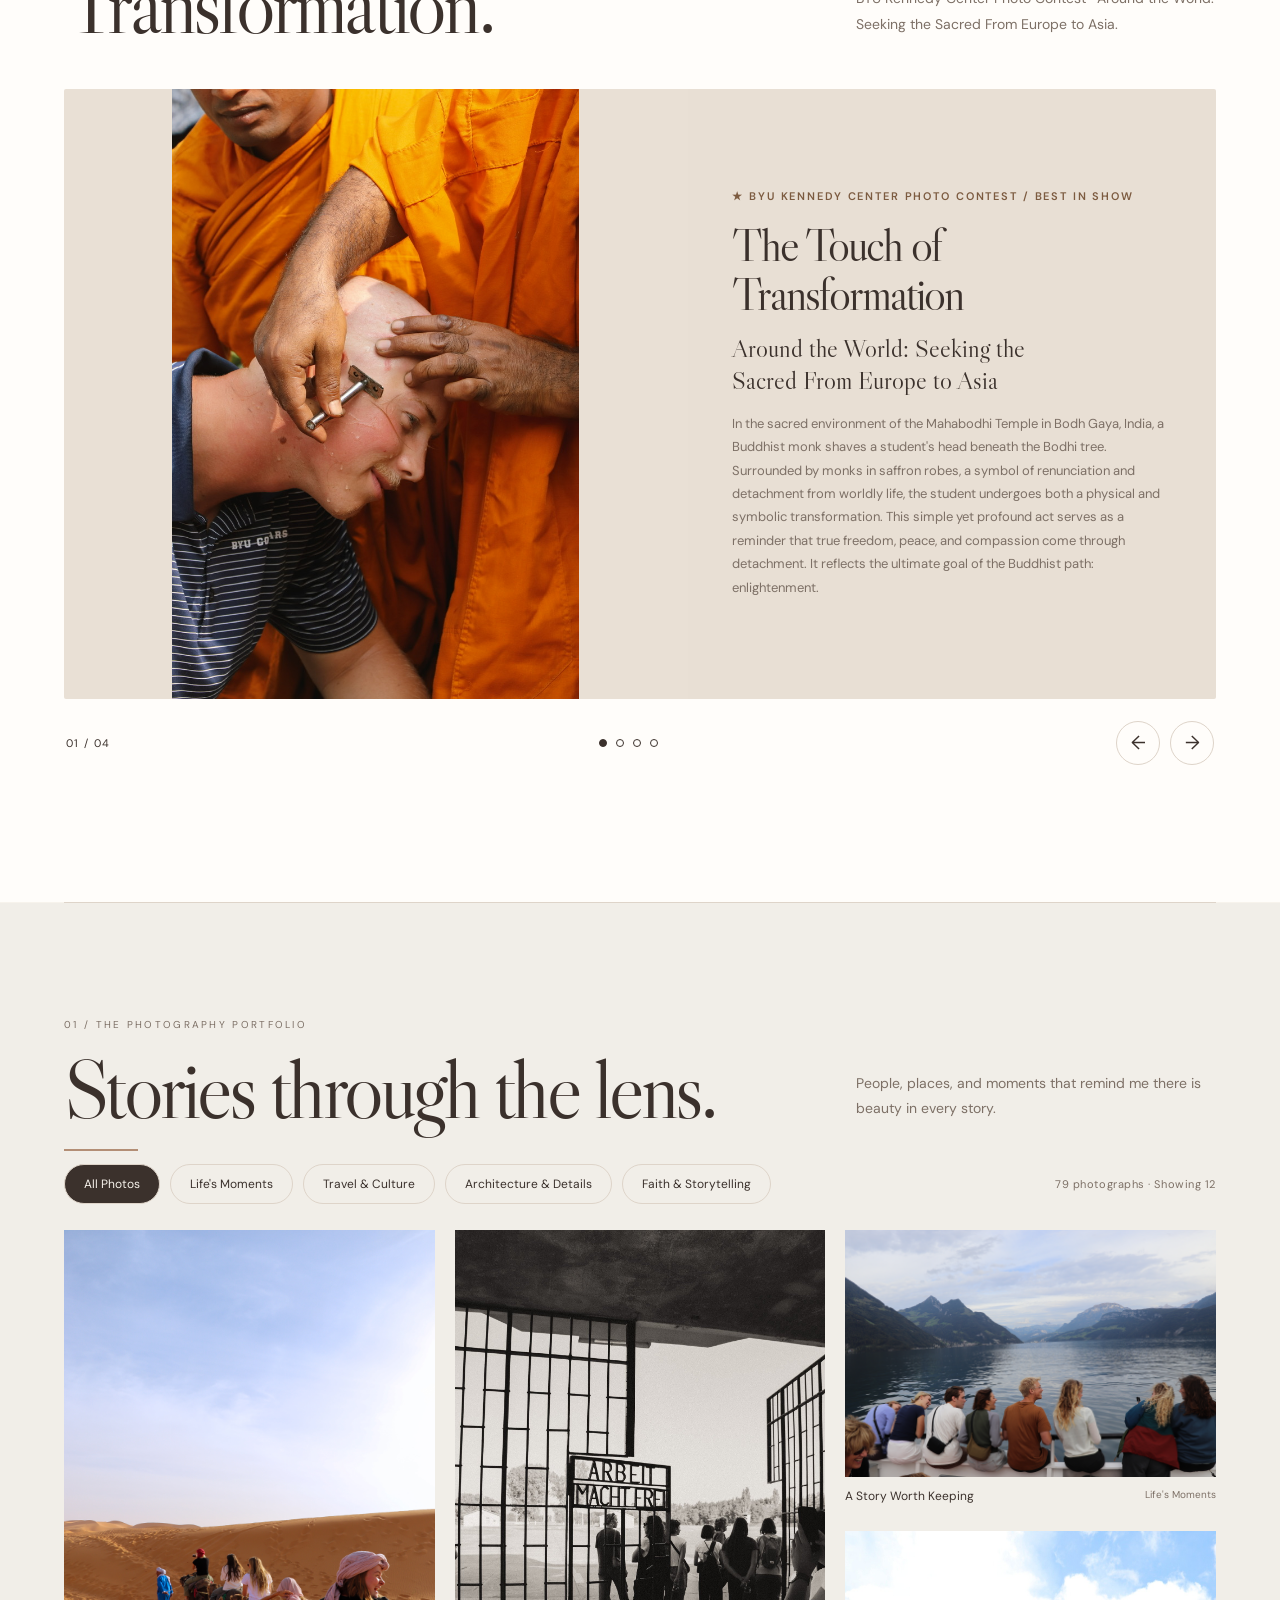
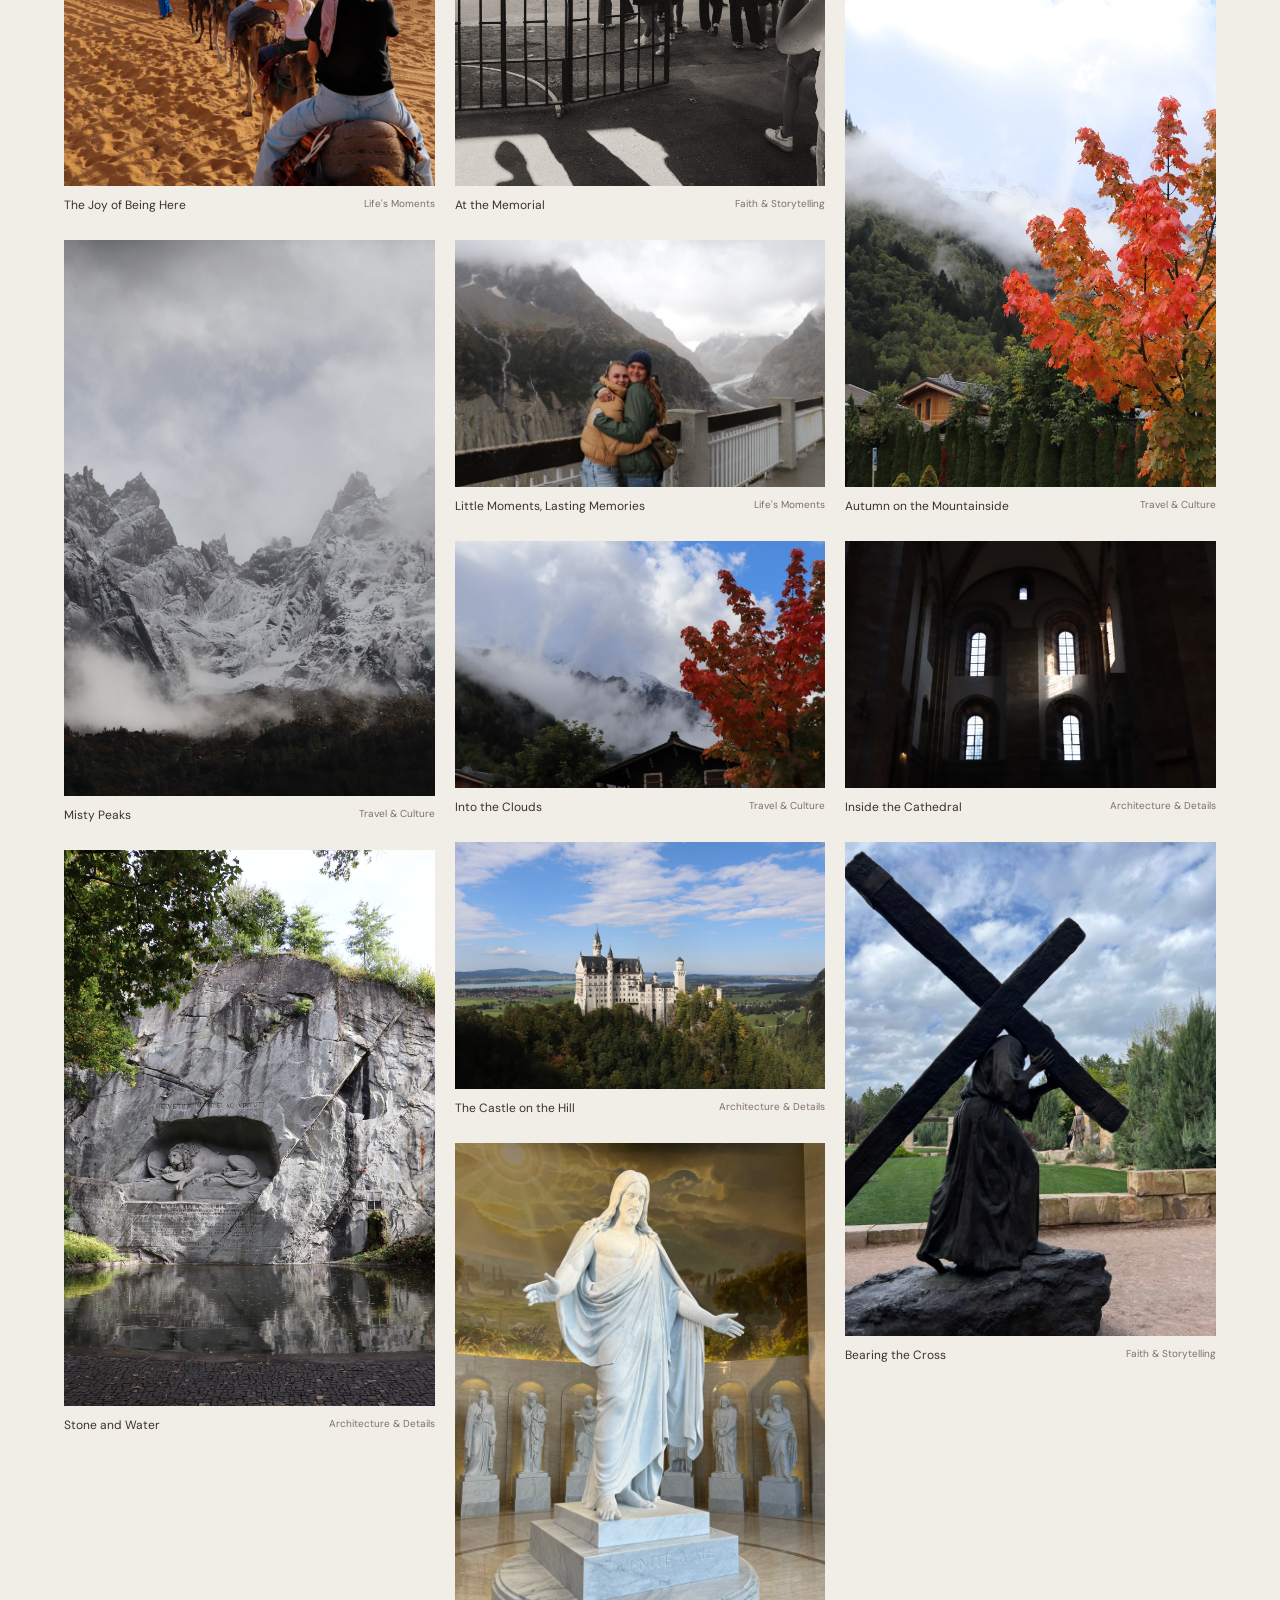
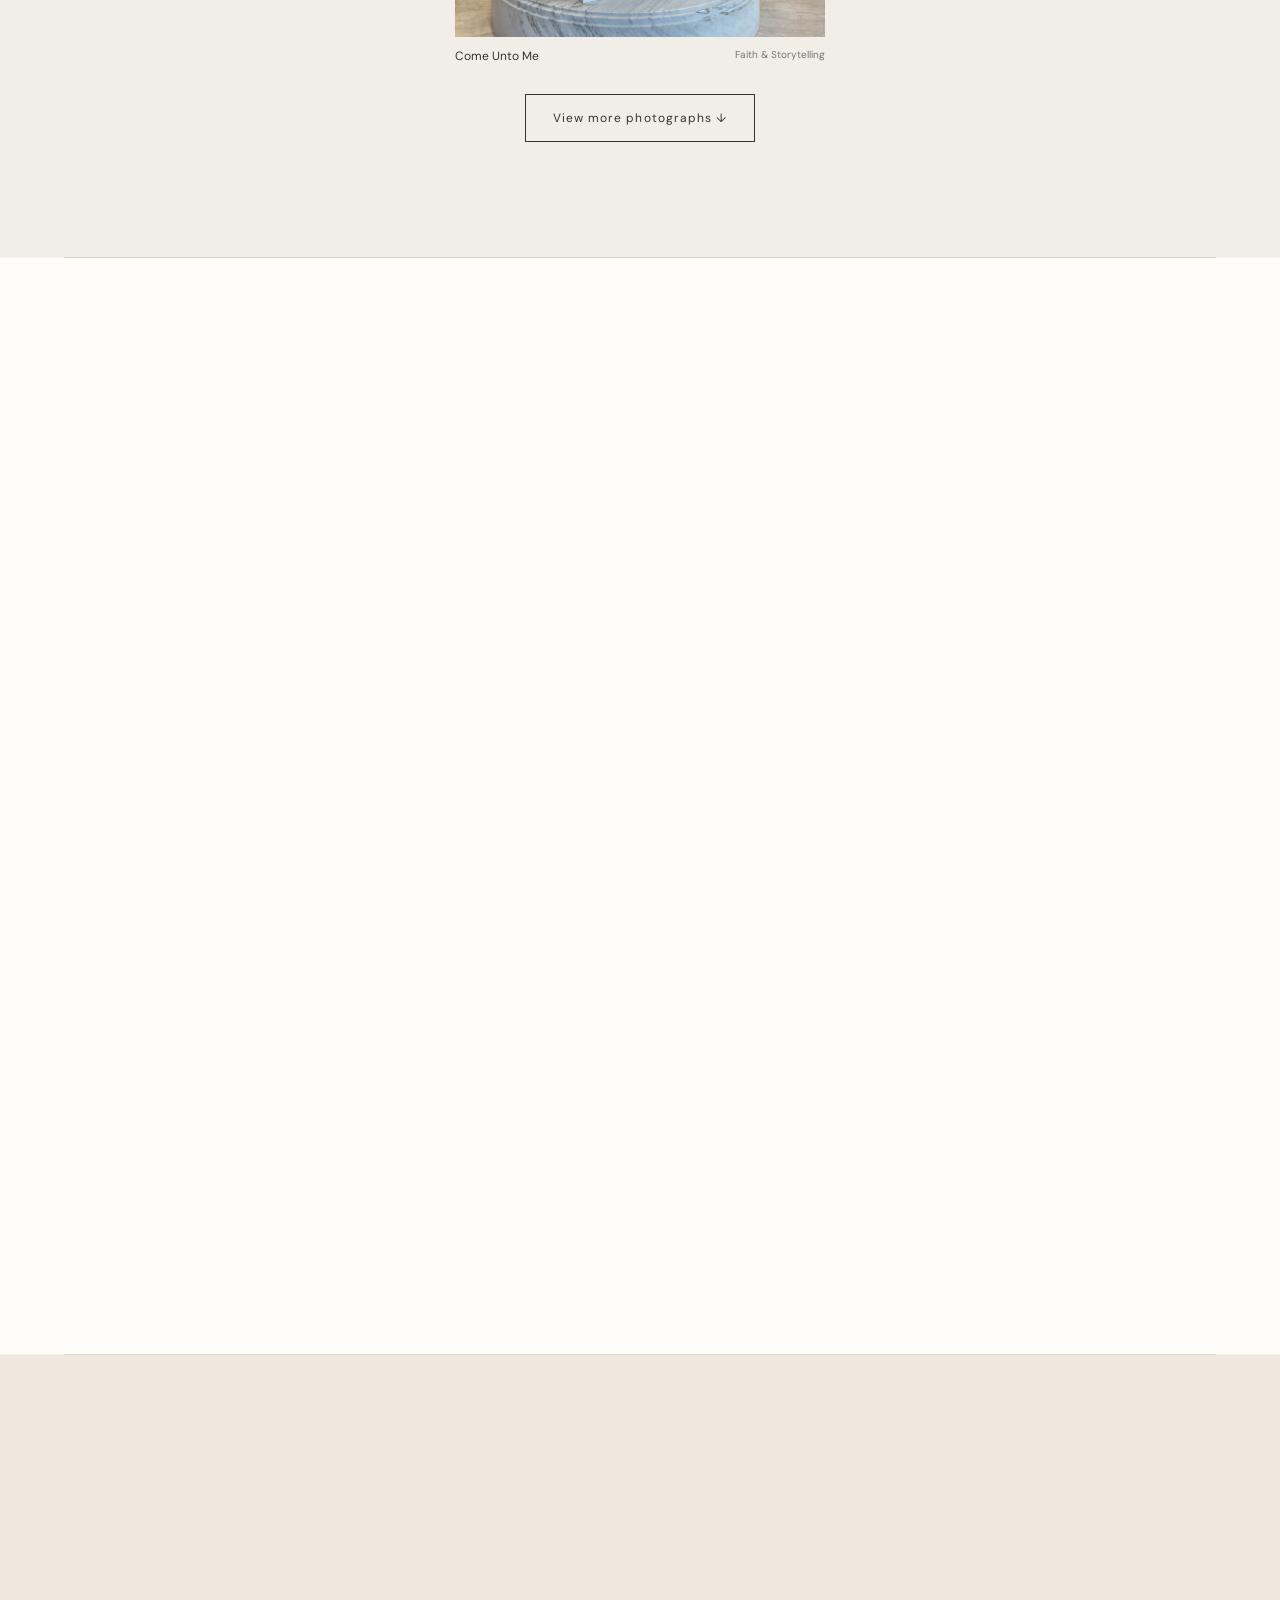
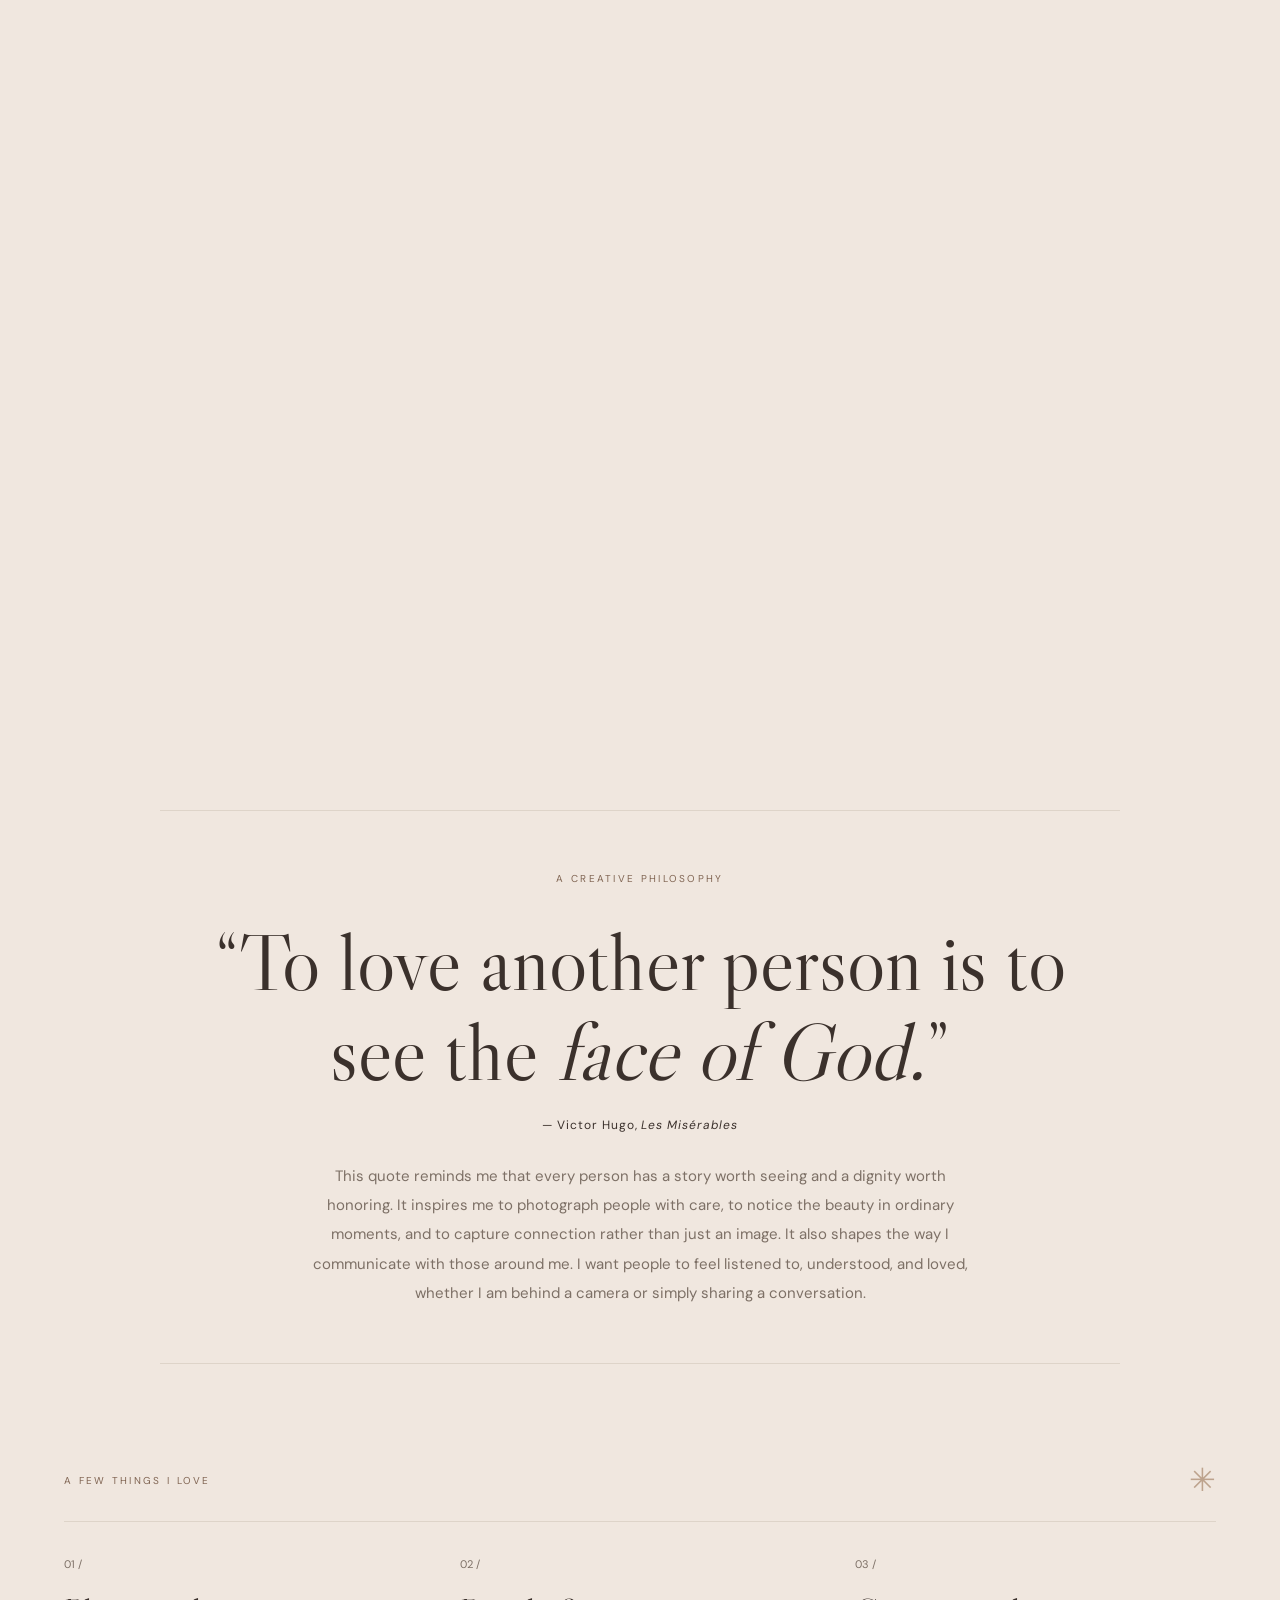
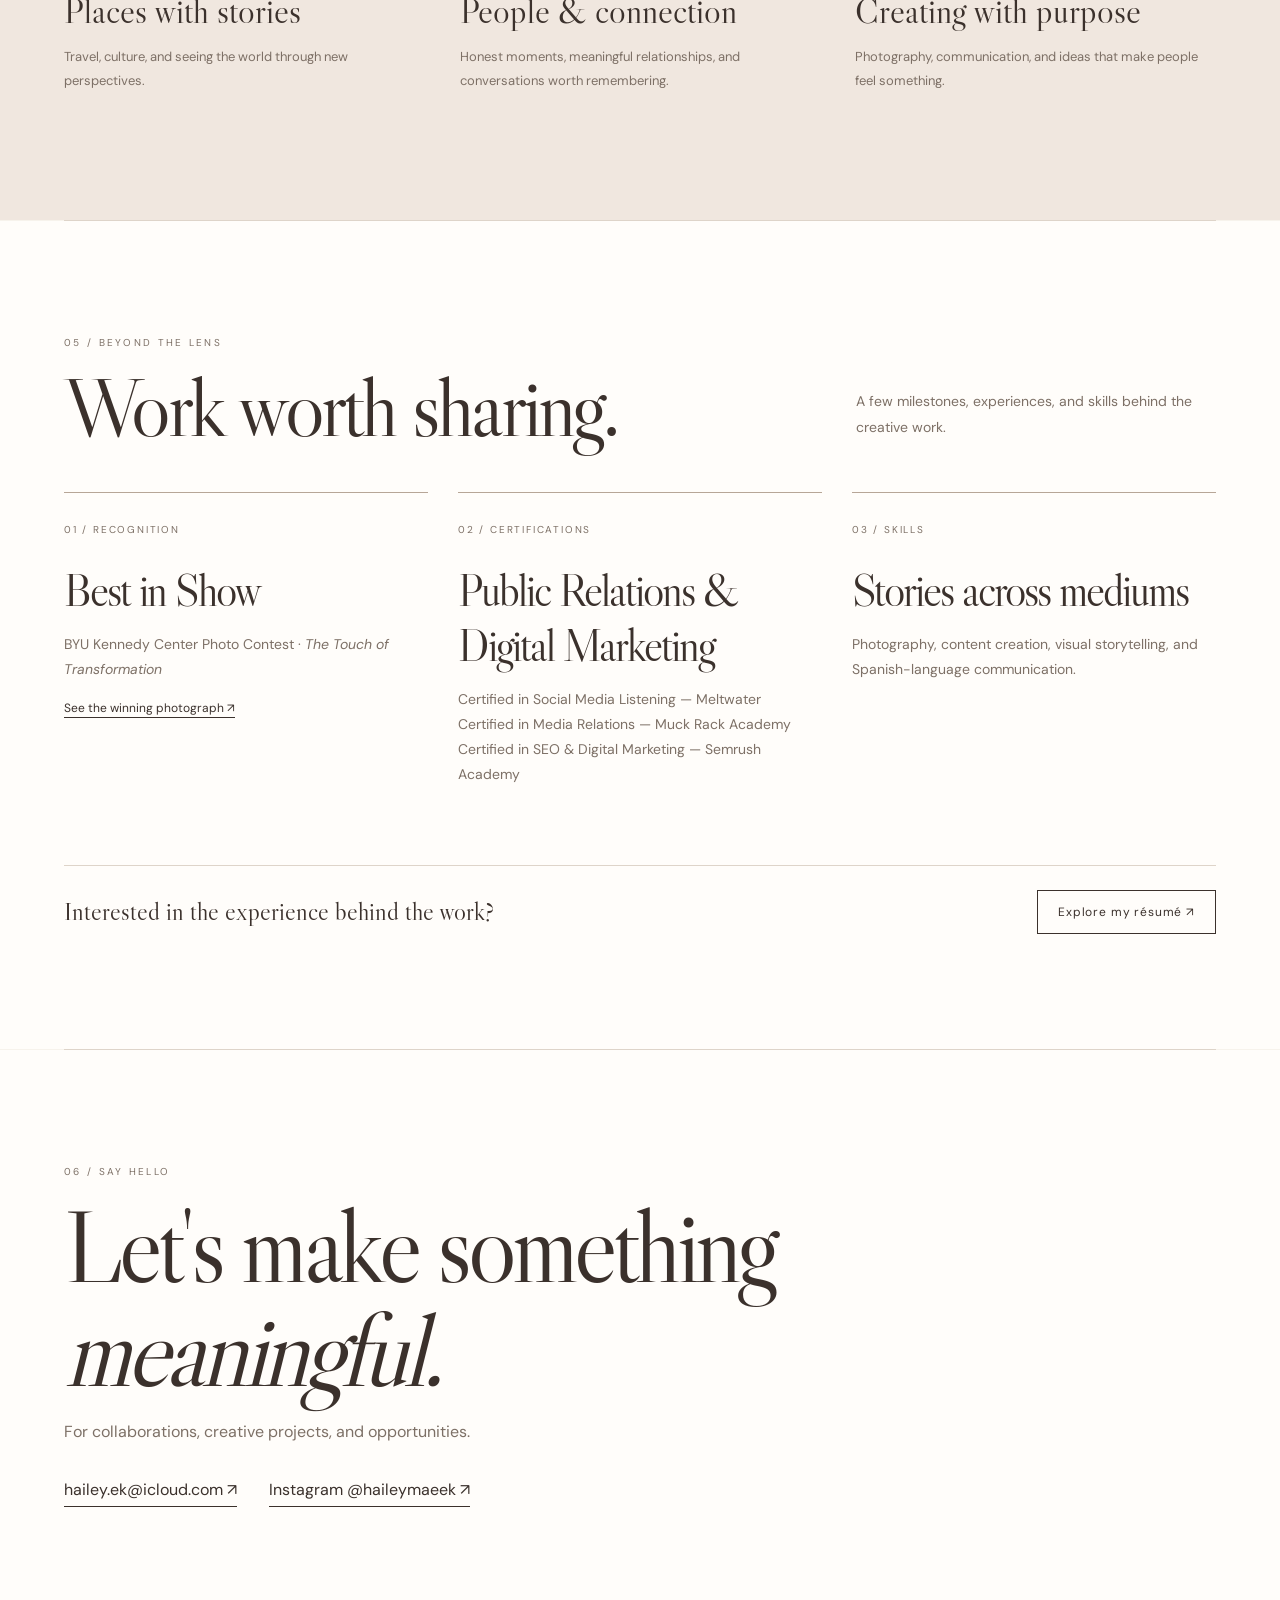
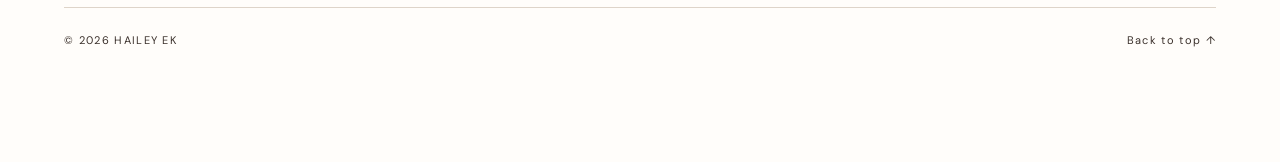
==== commit ad58b9d7: "Show resume certifications in Work worth sharing section" ====
--- a/index.html
+++ b/index.html
@@ -6,7 +6,7 @@
 <section id="photography" class="section photography-unified"><div class="section-heading reveal"><div><div class="eyebrow">01 / THE PHOTOGRAPHY PORTFOLIO</div><h2>Stories through the lens.</h2></div><p>People, places, and moments that remind me there is beauty in every story.</p></div><div class="photo-filter-wrap reveal"><div class="filter-bar" role="group" aria-label="Filter photographs by collection"><button class="filter active" data-filter="All" type="button" aria-pressed="true">All Photos</button><button class="filter" data-filter="Life's Moments" type="button" aria-pressed="false">Life's Moments</button><button class="filter" data-filter="Travel & Culture" type="button" aria-pressed="false">Travel & Culture</button><button class="filter" data-filter="Architecture & Details" type="button" aria-pressed="false">Architecture & Details</button><button class="filter" data-filter="Faith & Storytelling" type="button" aria-pressed="false">Faith & Storytelling</button></div><div id="gallery-count" class="photo-gallery-count" aria-live="polite"></div></div><div id="gallery" class="gallery unified-gallery"></div><div class="gallery-more-wrap"><button id="gallery-more" class="gallery-more" type="button" hidden>View more photographs ↓</button></div></section>
 <section id="content" class="section"><div class="section-heading reveal"><div><div class="eyebrow">03 / CONTENT CREATION</div><h2>Made to connect.</h2></div><p>Social storytelling in motion: short-form video, creative projects, and ideas brought to life.</p></div><div id="projects" class="project-grid"></div><div id="project-empty" class="project-empty reveal"><span class="eyebrow">COMING SOON / NEW WORK</span><h3>More stories in motion.</h3><p>Reels, social media projects, and video storytelling will live here. The section is ready for new work.</p><div class="film-marks" aria-hidden="true">▶ &nbsp; 9:16 &nbsp; ✳</div></div></section>
 <section id="about" class="section about about-editorial"><div class="eyebrow reveal">04 / A LITTLE ABOUT ME</div><div class="about-editorial-grid"><div class="about-portrait-column reveal"><div class="about-portrait-placeholder about-portrait-photo"><img src="IMG_4217%202.JPG" alt="Portrait of Hailey Ek" loading="lazy"></div><div class="about-image-note">A little behind the lens <span>↗</span></div></div><div class="about-editorial-copy reveal"><span class="about-intro-label">THE PERSON BEHIND THE WORK</span><h2>Hi, I'm<br><em>Hailey.</em></h2><p class="about-lead">I'm a photographer, storyteller, and public relations student who believes the best stories are the ones that make us feel connected.</p><p>I've always loved the little details. The conversations, places, people, and moments that might otherwise go unnoticed. Whether I'm behind a camera, creating a campaign, or exploring somewhere new, I love finding ways to turn those moments into something meaningful.</p><p>For me, creativity is about more than making something beautiful. It's about making people feel something.</p><div class="about-resume-link"><a href="Hailey%20Ek%20Resume.png" target="_blank" rel="noopener noreferrer">View my résumé <span aria-hidden="true">↗</span></a><small>Opens résumé in a new tab</small></div><div class="about-signoff">With curiosity, <span>Hailey</span></div></div></div><div class="about-philosophy reveal"><span class="eyebrow">A CREATIVE PHILOSOPHY</span><blockquote>“To love another person is to see the <em>face of God.</em>”</blockquote><p class="about-quote-author">— Victor Hugo, <em>Les Misérables</em></p><p class="about-quote-reflection">This quote reminds me that every person has a story worth seeing and a dignity worth honoring. It inspires me to photograph people with care, to notice the beauty in ordinary moments, and to capture connection rather than just an image. It also shapes the way I communicate with those around me. I want people to feel listened to, understood, and loved, whether I am behind a camera or simply sharing a conversation.</p></div><div class="about-personal reveal"><div class="about-personal-heading"><span class="eyebrow">A FEW THINGS I LOVE</span><span class="about-personal-flourish" aria-hidden="true">✳</span></div><div class="about-personal-grid"><div><span>01 /</span><strong>Places with stories</strong><p>Travel, culture, and seeing the world through new perspectives.</p></div><div><span>02 /</span><strong>People & connection</strong><p>Honest moments, meaningful relationships, and conversations worth remembering.</p></div><div><span>03 /</span><strong>Creating with purpose</strong><p>Photography, communication, and ideas that make people feel something.</p></div></div></div></section>
-<section id="highlights" class="section highlights-section"><div class="section-heading reveal"><div><div class="eyebrow">05 / BEYOND THE LENS</div><h2>Work worth sharing.</h2></div><p>A few milestones, experiences, and skills behind the creative work.</p></div><div class="highlights-grid"><article class="highlight-item reveal"><span class="highlight-number">01 / RECOGNITION</span><h3>Best in Show</h3><p>BYU Kennedy Center Photo Contest · <em>The Touch of Transformation</em></p><a href="#featured">See the winning photograph ↗</a></article><article class="highlight-item reveal"><span class="highlight-number">02 / EDUCATION</span><h3>Public Relations</h3><p>Studying public relations at Brigham Young University, with an interest in communication that builds connection.</p></article><article class="highlight-item reveal"><span class="highlight-number">03 / SKILLS</span><h3>Stories across mediums</h3><p>Photography, content creation, visual storytelling, and Spanish-language communication.</p></article></div><div class="highlights-resume reveal"><span>Interested in the experience behind the work?</span><a href="Hailey%20Ek%20Resume.png" target="_blank" rel="noopener noreferrer">Explore my résumé ↗</a></div></section>
+<section id="highlights" class="section highlights-section"><div class="section-heading reveal"><div><div class="eyebrow">05 / BEYOND THE LENS</div><h2>Work worth sharing.</h2></div><p>A few milestones, experiences, and skills behind the creative work.</p></div><div class="highlights-grid"><article class="highlight-item reveal"><span class="highlight-number">01 / RECOGNITION</span><h3>Best in Show</h3><p>BYU Kennedy Center Photo Contest · <em>The Touch of Transformation</em></p><a href="#featured">See the winning photograph ↗</a></article><article class="highlight-item reveal"><span class="highlight-number">02 / CERTIFICATIONS</span><h3>Public Relations &amp; Digital Marketing</h3><p>Certified in Social Media Listening — Meltwater<br>Certified in Media Relations — Muck Rack Academy<br>Certified in SEO &amp; Digital Marketing — Semrush Academy</p></article><article class="highlight-item reveal"><span class="highlight-number">03 / SKILLS</span><h3>Stories across mediums</h3><p>Photography, content creation, visual storytelling, and Spanish-language communication.</p></article></div><div class="highlights-resume reveal"><span>Interested in the experience behind the work?</span><a href="Hailey%20Ek%20Resume.png" target="_blank" rel="noopener noreferrer">Explore my résumé ↗</a></div></section>
 <footer id="contact" class="section footer"><div class="eyebrow">06 / SAY HELLO</div><h2>Let's make something<br><em>meaningful.</em></h2><p>For collaborations, creative projects, and opportunities.</p><div class="contact-links"><a href="mailto:hailey.ek@icloud.com" aria-label="Email Hailey Ek">hailey.ek@icloud.com ↗</a><a href="https://www.instagram.com/haileymaeek/" target="_blank" rel="noopener noreferrer" aria-label="Hailey Ek on Instagram">Instagram @haileymaeek ↗</a></div><div class="footer-bottom"><span>© <span id="year"></span> HAILEY EK</span><a href="#top">Back to top ↑</a></div></footer></main>
 <div class="viewer" id="viewer" role="dialog" aria-modal="true" aria-label="Photography viewer" aria-hidden="true"><div class="viewer-top"><span id="viewer-number"></span><button id="viewer-close" aria-label="Close photo viewer">Close ×</button></div><button class="viewer-arrow prev" id="viewer-prev" aria-label="Previous photo">←</button><div class="viewer-image"><img id="viewer-img" alt=""><div class="viewer-caption"><strong id="viewer-title"></strong><span id="viewer-category"></span></div></div><button class="viewer-arrow next" id="viewer-next" aria-label="Next photo">→</button></div>
 <div class="collection-modal" id="collection-modal" role="dialog" aria-modal="true" aria-label="Photography collection" aria-hidden="true"><div class="collection-modal-inner"><button id="collection-close" class="collection-close">← Back to collections</button><div class="eyebrow">A PHOTOGRAPHY COLLECTION</div><h2 id="collection-title"></h2><p id="collection-desc"></p><div id="collection-photos" class="gallery"></div></div></div>
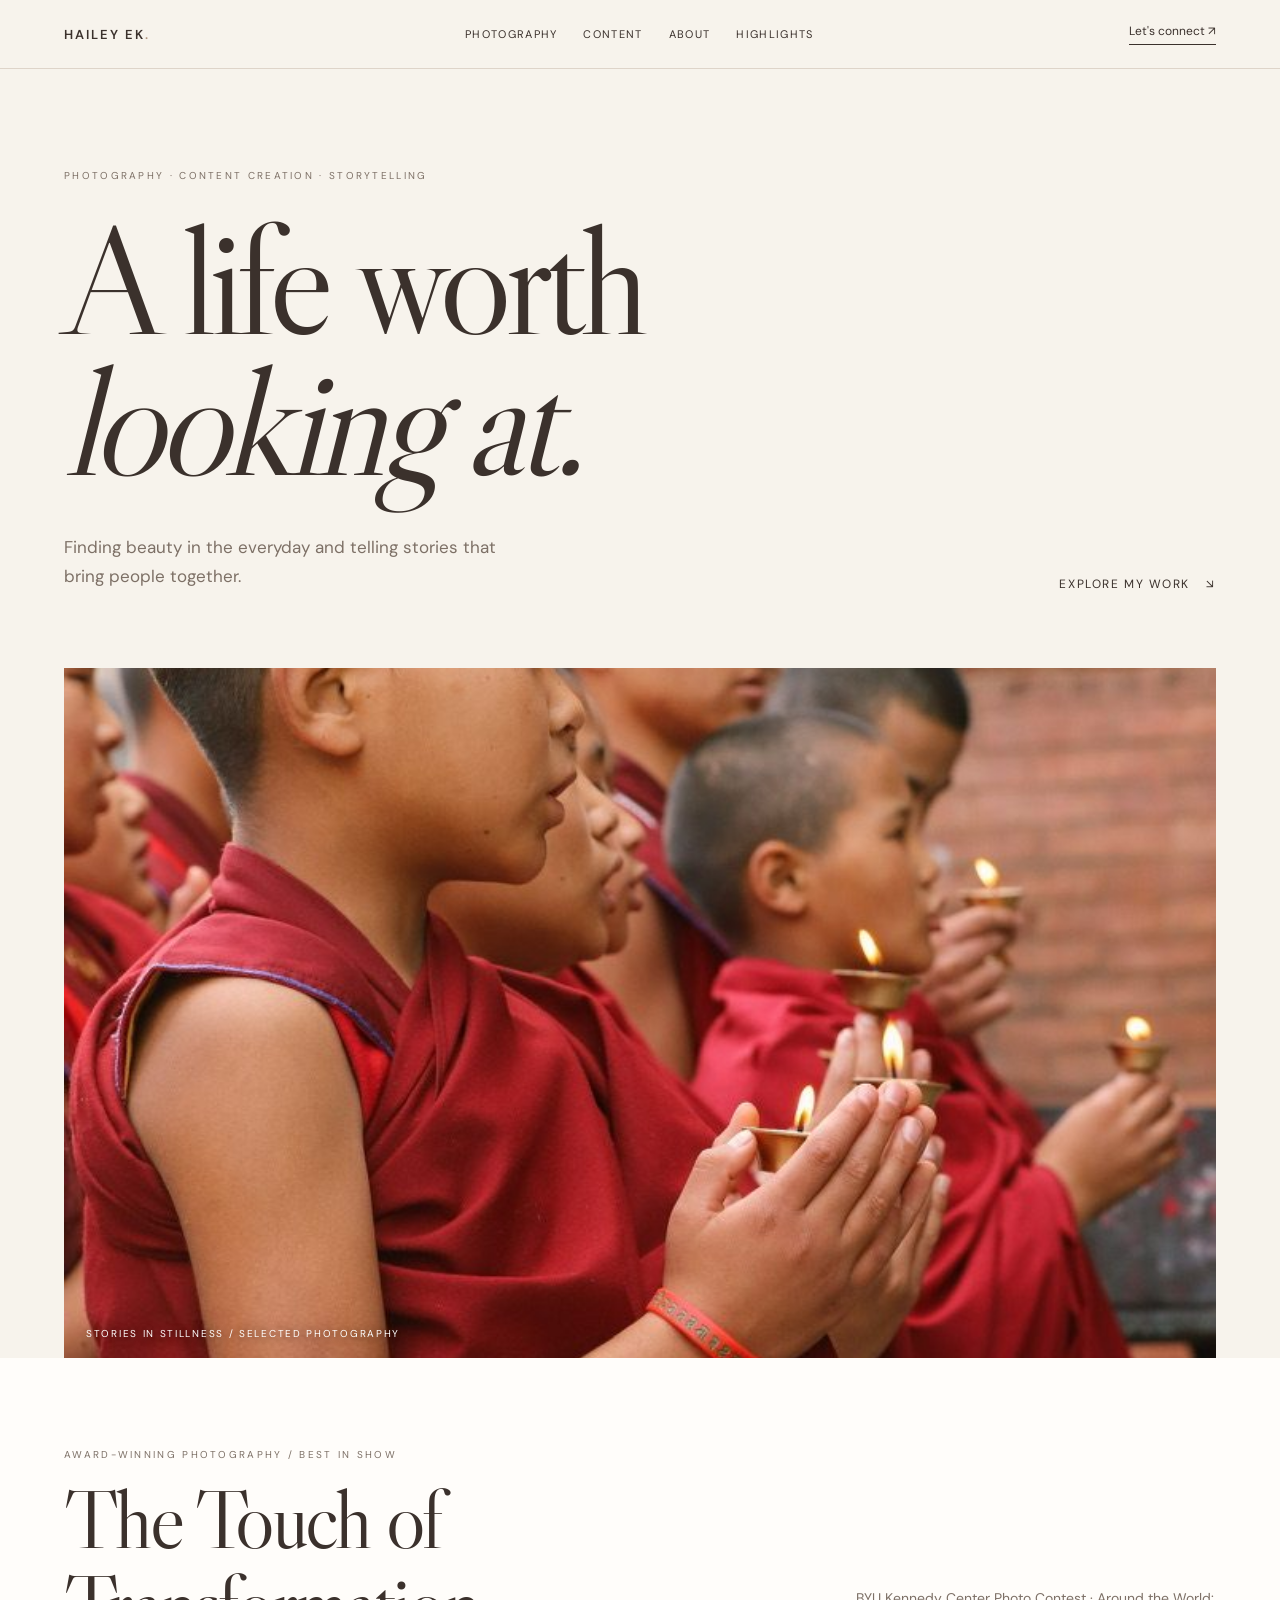
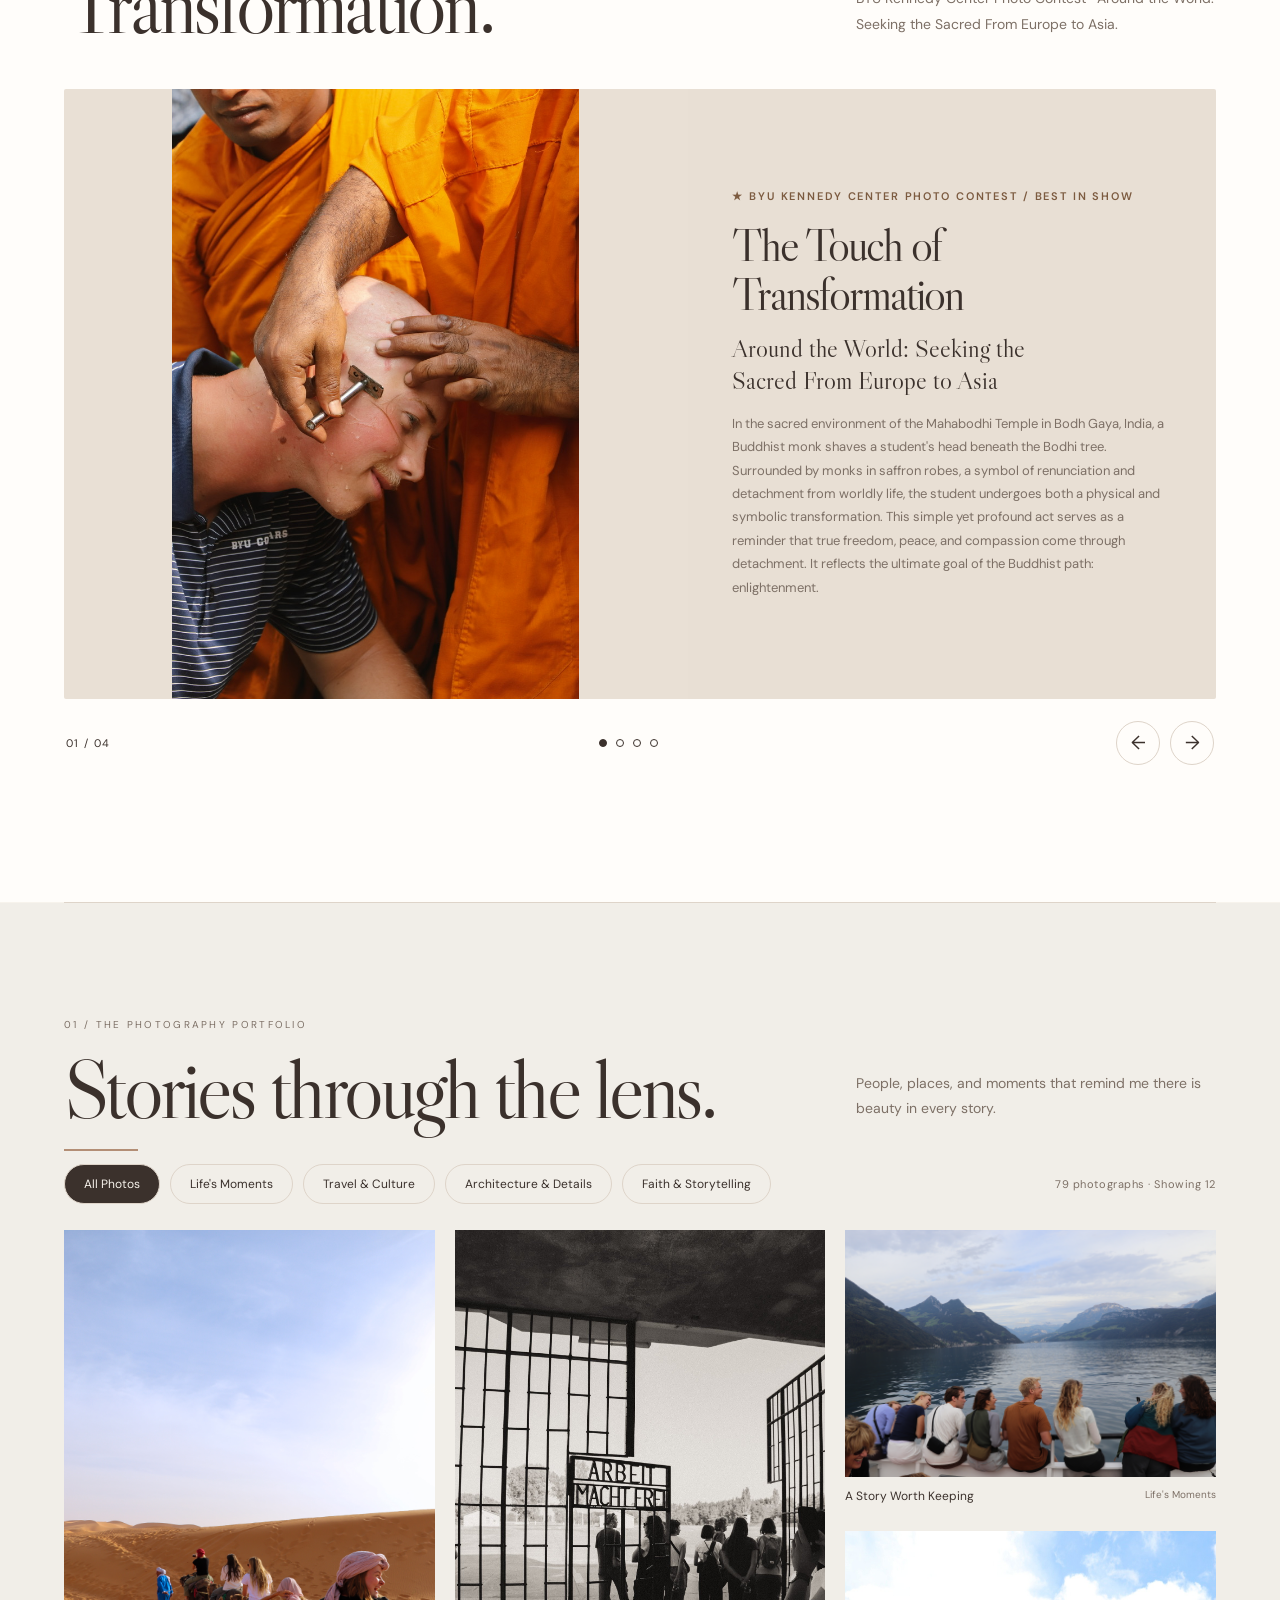
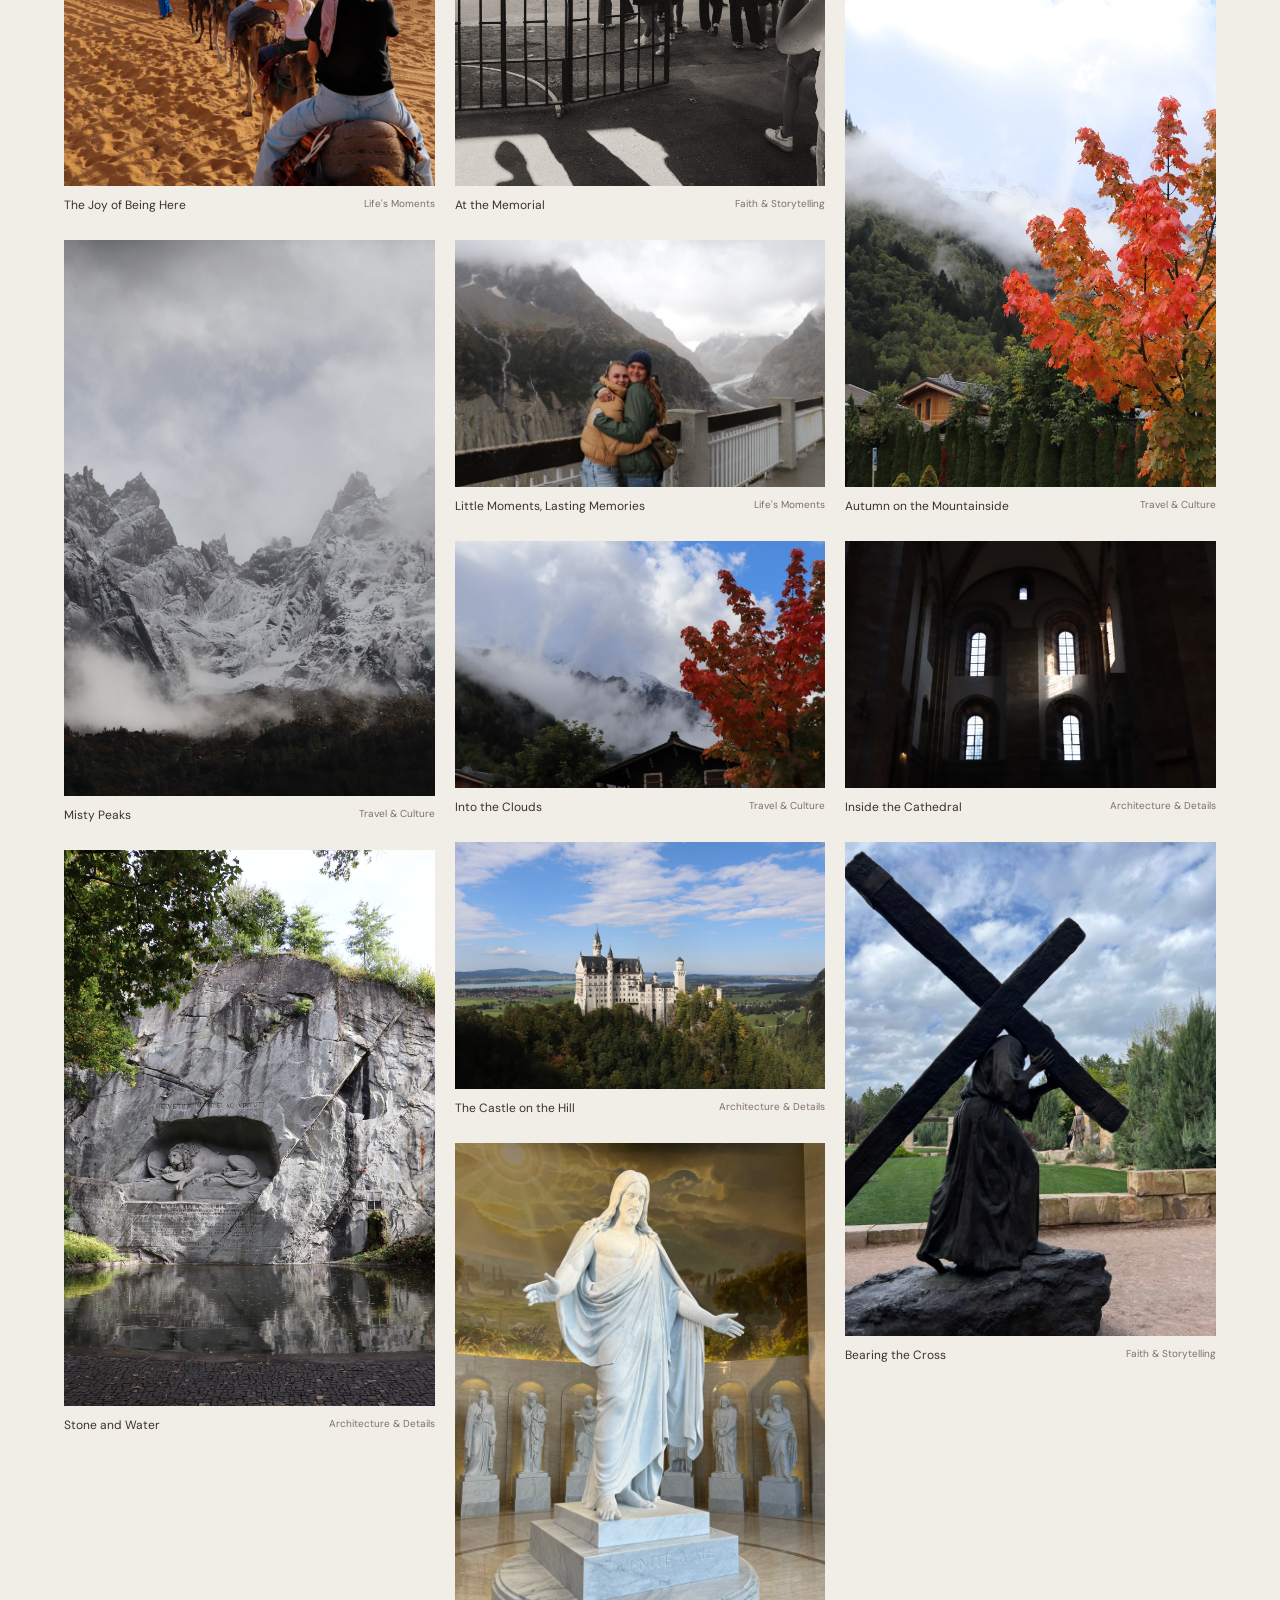
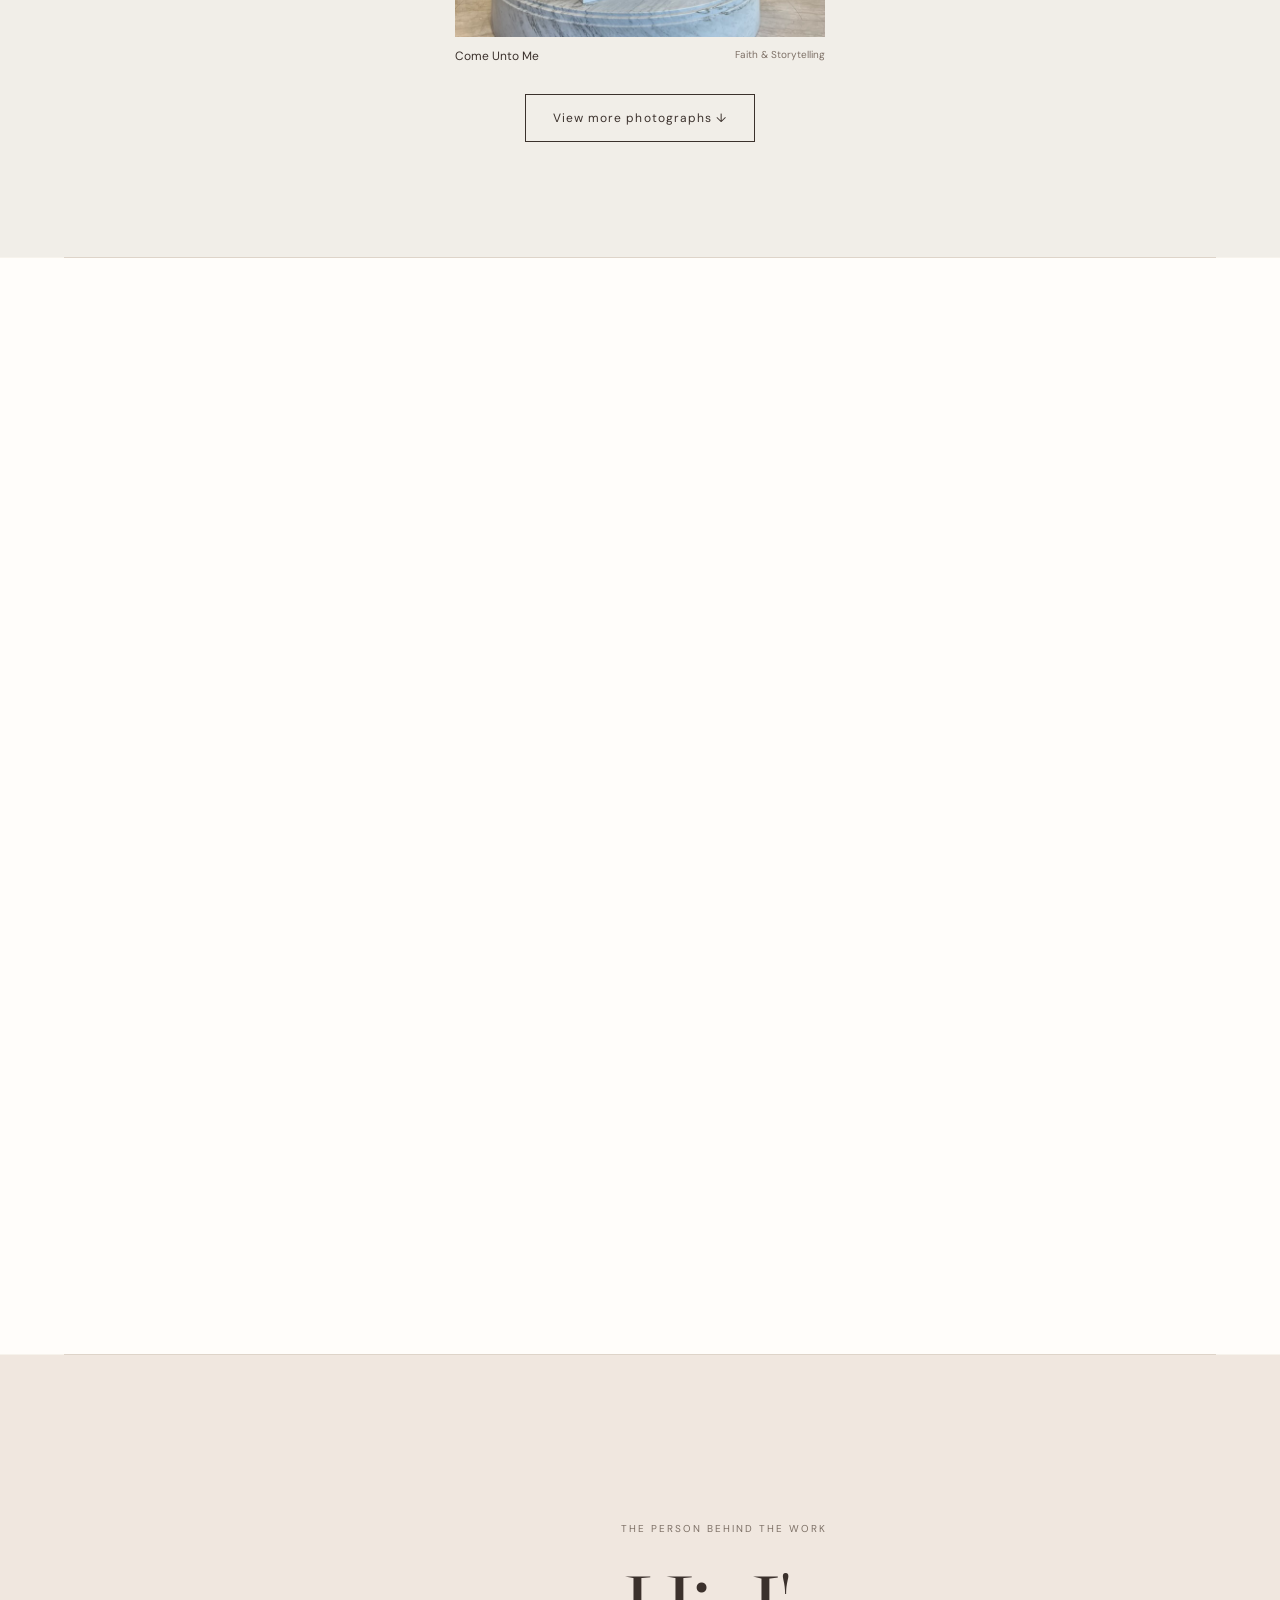
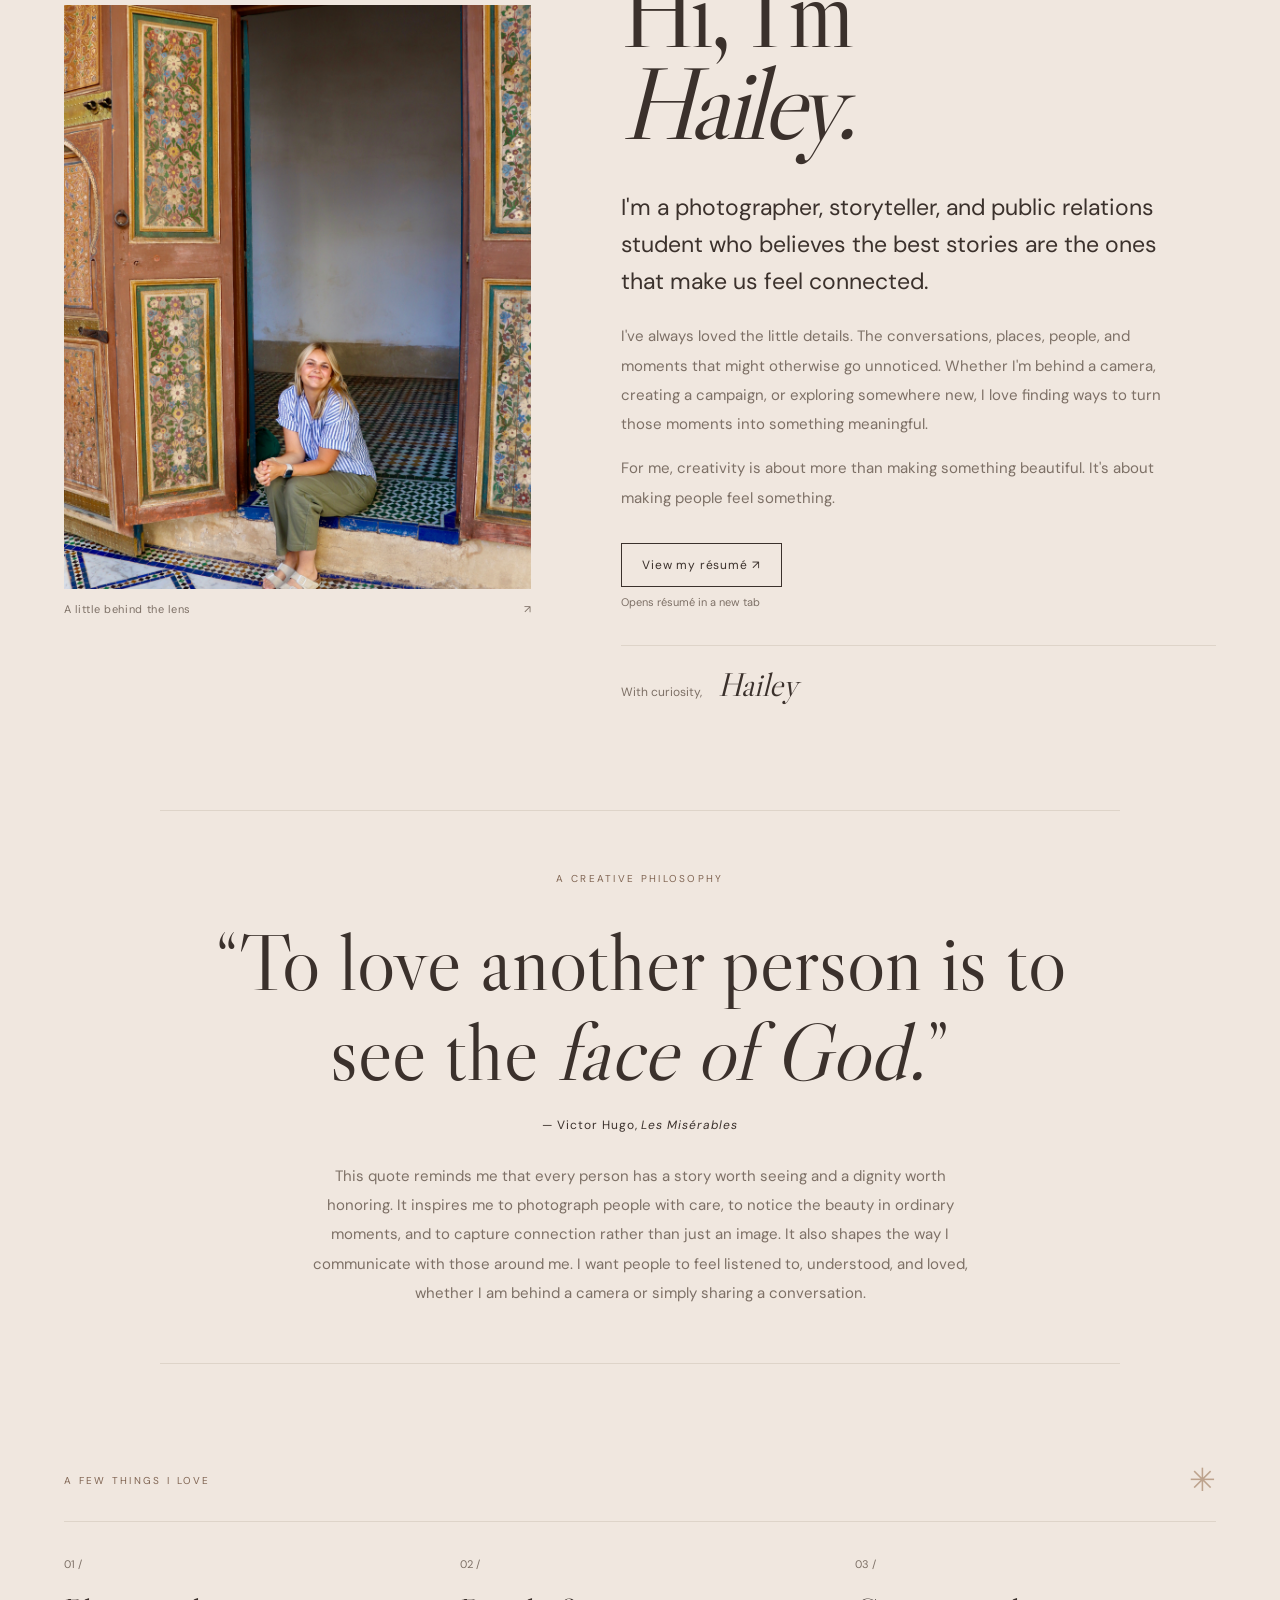
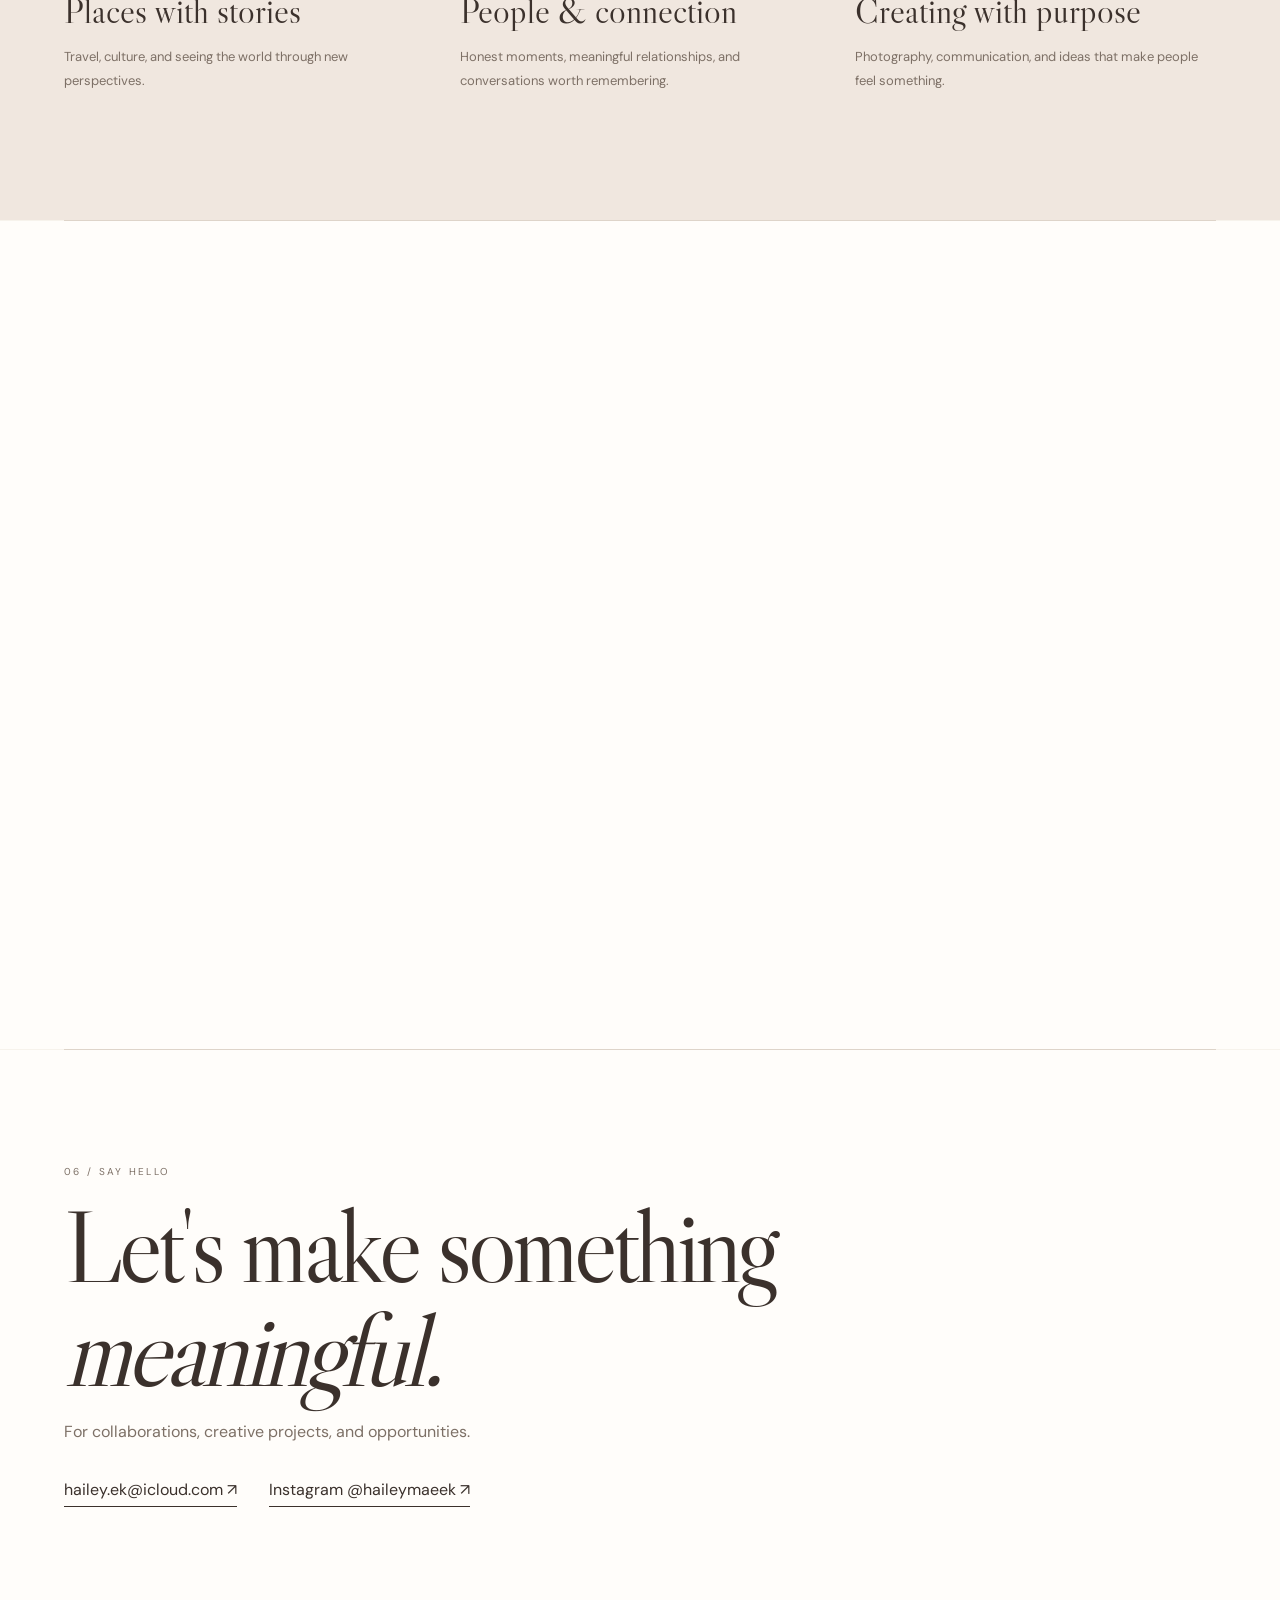
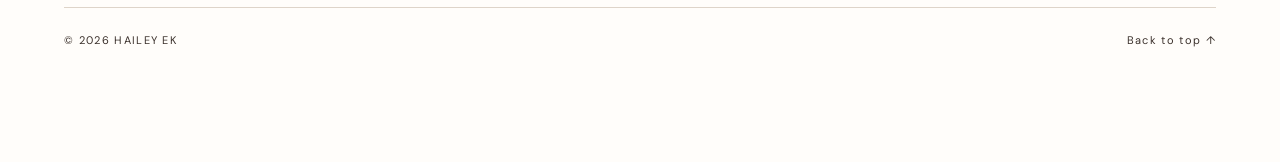
==== commit 26fbff41: "Add Adobe Lightroom and Photoshop to portfolio skills" ====
--- a/index.html
+++ b/index.html
@@ -6,7 +6,7 @@
 <section id="photography" class="section photography-unified"><div class="section-heading reveal"><div><div class="eyebrow">01 / THE PHOTOGRAPHY PORTFOLIO</div><h2>Stories through the lens.</h2></div><p>People, places, and moments that remind me there is beauty in every story.</p></div><div class="photo-filter-wrap reveal"><div class="filter-bar" role="group" aria-label="Filter photographs by collection"><button class="filter active" data-filter="All" type="button" aria-pressed="true">All Photos</button><button class="filter" data-filter="Life's Moments" type="button" aria-pressed="false">Life's Moments</button><button class="filter" data-filter="Travel & Culture" type="button" aria-pressed="false">Travel & Culture</button><button class="filter" data-filter="Architecture & Details" type="button" aria-pressed="false">Architecture & Details</button><button class="filter" data-filter="Faith & Storytelling" type="button" aria-pressed="false">Faith & Storytelling</button></div><div id="gallery-count" class="photo-gallery-count" aria-live="polite"></div></div><div id="gallery" class="gallery unified-gallery"></div><div class="gallery-more-wrap"><button id="gallery-more" class="gallery-more" type="button" hidden>View more photographs ↓</button></div></section>
 <section id="content" class="section"><div class="section-heading reveal"><div><div class="eyebrow">03 / CONTENT CREATION</div><h2>Made to connect.</h2></div><p>Social storytelling in motion: short-form video, creative projects, and ideas brought to life.</p></div><div id="projects" class="project-grid"></div><div id="project-empty" class="project-empty reveal"><span class="eyebrow">COMING SOON / NEW WORK</span><h3>More stories in motion.</h3><p>Reels, social media projects, and video storytelling will live here. The section is ready for new work.</p><div class="film-marks" aria-hidden="true">▶ &nbsp; 9:16 &nbsp; ✳</div></div></section>
 <section id="about" class="section about about-editorial"><div class="eyebrow reveal">04 / A LITTLE ABOUT ME</div><div class="about-editorial-grid"><div class="about-portrait-column reveal"><div class="about-portrait-placeholder about-portrait-photo"><img src="IMG_4217%202.JPG" alt="Portrait of Hailey Ek" loading="lazy"></div><div class="about-image-note">A little behind the lens <span>↗</span></div></div><div class="about-editorial-copy reveal"><span class="about-intro-label">THE PERSON BEHIND THE WORK</span><h2>Hi, I'm<br><em>Hailey.</em></h2><p class="about-lead">I'm a photographer, storyteller, and public relations student who believes the best stories are the ones that make us feel connected.</p><p>I've always loved the little details. The conversations, places, people, and moments that might otherwise go unnoticed. Whether I'm behind a camera, creating a campaign, or exploring somewhere new, I love finding ways to turn those moments into something meaningful.</p><p>For me, creativity is about more than making something beautiful. It's about making people feel something.</p><div class="about-resume-link"><a href="Hailey%20Ek%20Resume.png" target="_blank" rel="noopener noreferrer">View my résumé <span aria-hidden="true">↗</span></a><small>Opens résumé in a new tab</small></div><div class="about-signoff">With curiosity, <span>Hailey</span></div></div></div><div class="about-philosophy reveal"><span class="eyebrow">A CREATIVE PHILOSOPHY</span><blockquote>“To love another person is to see the <em>face of God.</em>”</blockquote><p class="about-quote-author">— Victor Hugo, <em>Les Misérables</em></p><p class="about-quote-reflection">This quote reminds me that every person has a story worth seeing and a dignity worth honoring. It inspires me to photograph people with care, to notice the beauty in ordinary moments, and to capture connection rather than just an image. It also shapes the way I communicate with those around me. I want people to feel listened to, understood, and loved, whether I am behind a camera or simply sharing a conversation.</p></div><div class="about-personal reveal"><div class="about-personal-heading"><span class="eyebrow">A FEW THINGS I LOVE</span><span class="about-personal-flourish" aria-hidden="true">✳</span></div><div class="about-personal-grid"><div><span>01 /</span><strong>Places with stories</strong><p>Travel, culture, and seeing the world through new perspectives.</p></div><div><span>02 /</span><strong>People & connection</strong><p>Honest moments, meaningful relationships, and conversations worth remembering.</p></div><div><span>03 /</span><strong>Creating with purpose</strong><p>Photography, communication, and ideas that make people feel something.</p></div></div></div></section>
-<section id="highlights" class="section highlights-section"><div class="section-heading reveal"><div><div class="eyebrow">05 / BEYOND THE LENS</div><h2>Work worth sharing.</h2></div><p>A few milestones, experiences, and skills behind the creative work.</p></div><div class="highlights-grid"><article class="highlight-item reveal"><span class="highlight-number">01 / RECOGNITION</span><h3>Best in Show</h3><p>BYU Kennedy Center Photo Contest · <em>The Touch of Transformation</em></p><a href="#featured">See the winning photograph ↗</a></article><article class="highlight-item reveal"><span class="highlight-number">02 / CERTIFICATIONS</span><h3>Public Relations &amp; Digital Marketing</h3><p>Certified in Social Media Listening — Meltwater<br>Certified in Media Relations — Muck Rack Academy<br>Certified in SEO &amp; Digital Marketing — Semrush Academy</p></article><article class="highlight-item reveal"><span class="highlight-number">03 / SKILLS</span><h3>Stories across mediums</h3><p>Photography, content creation, visual storytelling, and Spanish-language communication.</p></article></div><div class="highlights-resume reveal"><span>Interested in the experience behind the work?</span><a href="Hailey%20Ek%20Resume.png" target="_blank" rel="noopener noreferrer">Explore my résumé ↗</a></div></section>
+<section id="highlights" class="section highlights-section"><div class="section-heading reveal"><div><div class="eyebrow">05 / BEYOND THE LENS</div><h2>Work worth sharing.</h2></div><p>A few milestones, experiences, and skills behind the creative work.</p></div><div class="highlights-grid"><article class="highlight-item reveal"><span class="highlight-number">01 / RECOGNITION</span><h3>Best in Show</h3><p>BYU Kennedy Center Photo Contest · <em>The Touch of Transformation</em></p><a href="#featured">See the winning photograph ↗</a></article><article class="highlight-item reveal"><span class="highlight-number">02 / CERTIFICATIONS</span><h3>Public Relations &amp; Digital Marketing</h3><p>Certified in Social Media Listening — Meltwater<br>Certified in Media Relations — Muck Rack Academy<br>Certified in SEO &amp; Digital Marketing — Semrush Academy</p></article><article class="highlight-item reveal"><span class="highlight-number">03 / SKILLS</span><h3>Stories across mediums</h3><p>Photography, content creation, visual storytelling, Adobe Lightroom and Photoshop, and Spanish-language communication.</p></article></div><div class="highlights-resume reveal"><span>Interested in the experience behind the work?</span><a href="Hailey%20Ek%20Resume.png" target="_blank" rel="noopener noreferrer">Explore my résumé ↗</a></div></section>
 <footer id="contact" class="section footer"><div class="eyebrow">06 / SAY HELLO</div><h2>Let's make something<br><em>meaningful.</em></h2><p>For collaborations, creative projects, and opportunities.</p><div class="contact-links"><a href="mailto:hailey.ek@icloud.com" aria-label="Email Hailey Ek">hailey.ek@icloud.com ↗</a><a href="https://www.instagram.com/haileymaeek/" target="_blank" rel="noopener noreferrer" aria-label="Hailey Ek on Instagram">Instagram @haileymaeek ↗</a></div><div class="footer-bottom"><span>© <span id="year"></span> HAILEY EK</span><a href="#top">Back to top ↑</a></div></footer></main>
 <div class="viewer" id="viewer" role="dialog" aria-modal="true" aria-label="Photography viewer" aria-hidden="true"><div class="viewer-top"><span id="viewer-number"></span><button id="viewer-close" aria-label="Close photo viewer">Close ×</button></div><button class="viewer-arrow prev" id="viewer-prev" aria-label="Previous photo">←</button><div class="viewer-image"><img id="viewer-img" alt=""><div class="viewer-caption"><strong id="viewer-title"></strong><span id="viewer-category"></span></div></div><button class="viewer-arrow next" id="viewer-next" aria-label="Next photo">→</button></div>
 <div class="collection-modal" id="collection-modal" role="dialog" aria-modal="true" aria-label="Photography collection" aria-hidden="true"><div class="collection-modal-inner"><button id="collection-close" class="collection-close">← Back to collections</button><div class="eyebrow">A PHOTOGRAPHY COLLECTION</div><h2 id="collection-title"></h2><p id="collection-desc"></p><div id="collection-photos" class="gallery"></div></div></div>
